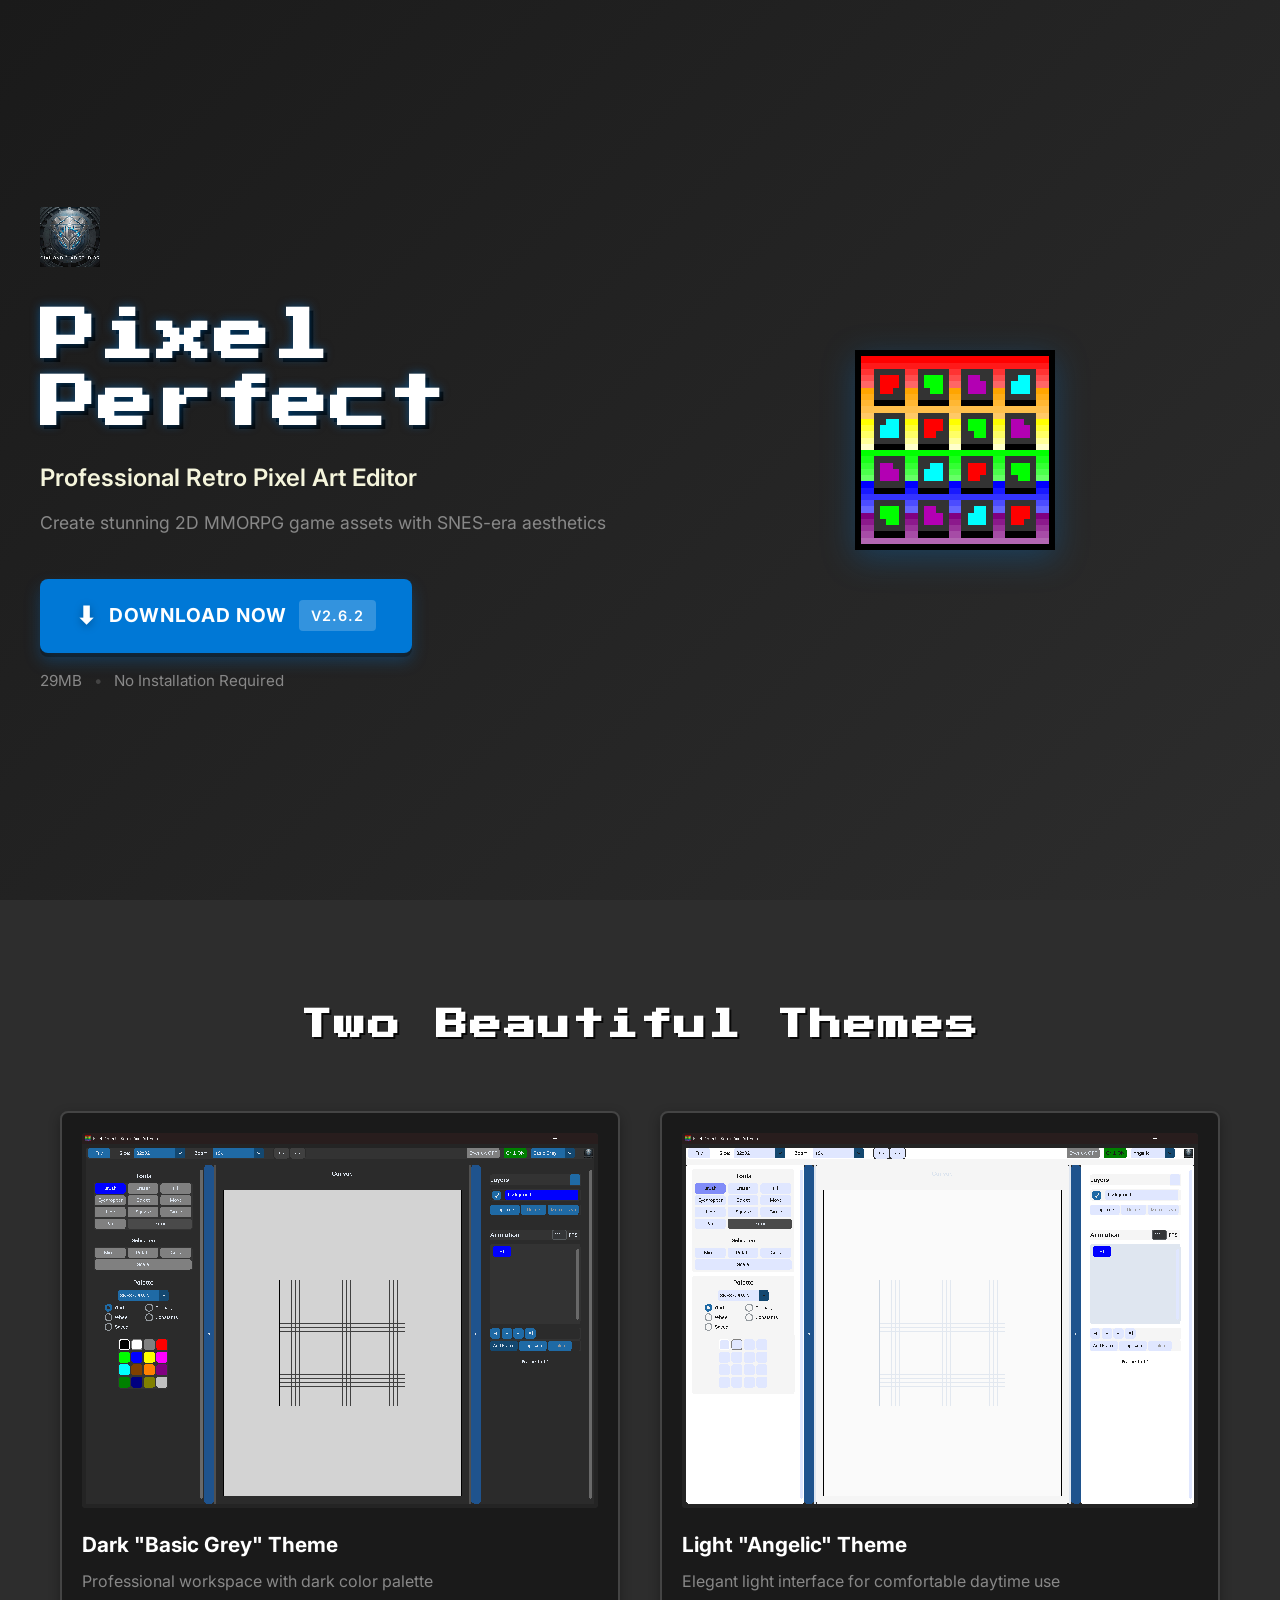
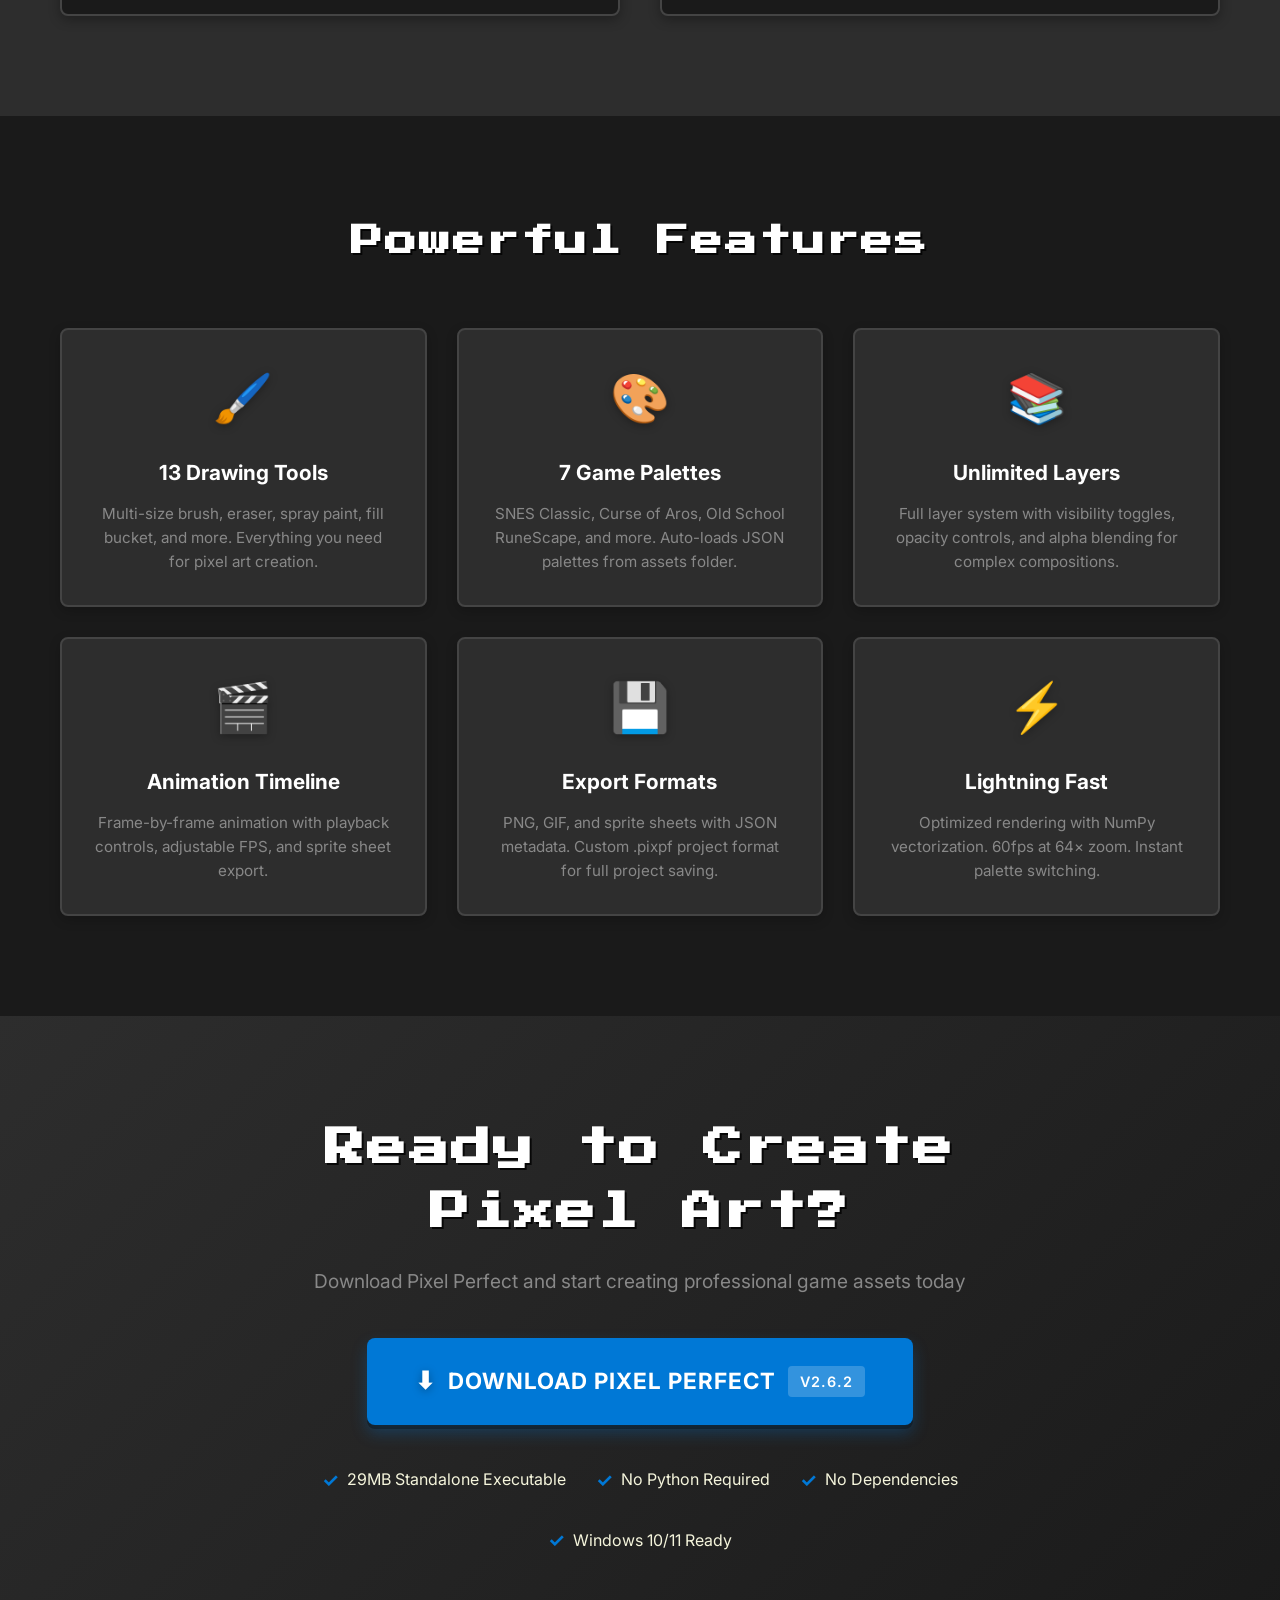
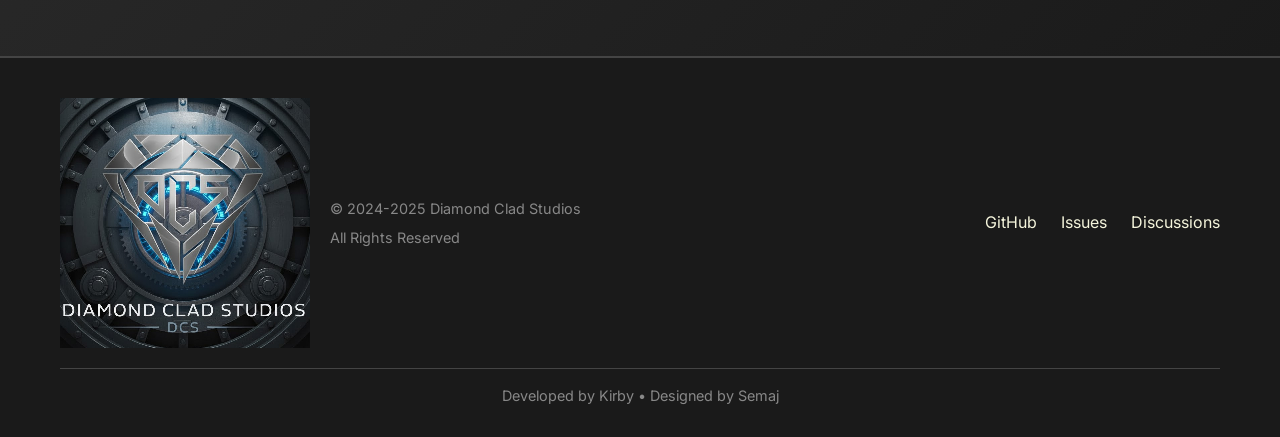
==== WEBPAGE/index.html @ 27696cd8 "feat: add WPF project structure and core components feat(tools): implement dither tool with checkerb" ====
<!DOCTYPE html>
<html lang="en">
<head>
    <meta charset="UTF-8">
    <meta name="viewport" content="width=device-width, initial-scale=1.0">
    <meta name="description" content="Pixel Perfect - Professional Retro Pixel Art Editor for creating 2D MMORPG game assets. Free download, no installation required.">
    <title>Pixel Perfect - Professional Retro Pixel Art Editor</title>
    <link rel="icon" type="image/png" href="assets/app_icon.png">
    <link rel="preconnect" href="https://fonts.googleapis.com">
    <link rel="preconnect" href="https://fonts.gstatic.com" crossorigin>
    <link href="https://fonts.googleapis.com/css2?family=Press+Start+2P&family=Inter:wght@400;600;700&display=swap" rel="stylesheet">
    <link rel="stylesheet" href="styles.css">
</head>
<body>
    <!-- Hero Section -->
    <section class="hero">
        <div class="hero-container">
            <div class="hero-content">
                <div class="logo-section">
                    <img src="assets/dcs.png" alt="Diamond Clad Studios" class="dcs-logo">
                </div>
                <h1 class="hero-title">Pixel Perfect</h1>
                <p class="hero-tagline">Professional Retro Pixel Art Editor</p>
                <p class="hero-subtitle">Create stunning 2D MMORPG game assets with SNES-era aesthetics</p>
                
                <div class="download-section">
                    <a href="https://github.com/AfyKirby1/Pixel-Perfect/releases" class="download-btn" target="_blank" rel="noopener noreferrer">
                        <span class="download-icon">⬇</span>
                        <span class="download-text">Download Now</span>
                        <span class="download-badge">v2.6.2</span>
                    </a>
                    <div class="download-info">
                        <span class="file-size">29MB</span>
                        <span class="separator">•</span>
                        <span class="no-install">No Installation Required</span>
                    </div>
                </div>
            </div>
            <div class="hero-image">
                <img src="assets/app_icon.png" alt="Pixel Perfect Icon" class="app-icon">
            </div>
        </div>
    </section>

    <!-- Screenshots Section -->
    <section class="screenshots">
        <div class="container">
            <h2 class="section-title">Two Beautiful Themes</h2>
            <div class="screenshots-grid">
                <div class="screenshot-card">
                    <div class="screenshot-wrapper">
                        <img src="assets/header.png" alt="Pixel Perfect - Dark Theme" class="screenshot-img">
                    </div>
                    <h3 class="screenshot-title">Dark "Basic Grey" Theme</h3>
                    <p class="screenshot-desc">Professional workspace with dark color palette</p>
                </div>
                <div class="screenshot-card">
                    <div class="screenshot-wrapper">
                        <img src="assets/header_light.png" alt="Pixel Perfect - Light Theme" class="screenshot-img">
                    </div>
                    <h3 class="screenshot-title">Light "Angelic" Theme</h3>
                    <p class="screenshot-desc">Elegant light interface for comfortable daytime use</p>
                </div>
            </div>
        </div>
    </section>

    <!-- Features Section -->
    <section class="features">
        <div class="container">
            <h2 class="section-title">Powerful Features</h2>
            <div class="features-grid">
                <div class="feature-card">
                    <div class="feature-icon">🖌️</div>
                    <h3 class="feature-title">13 Drawing Tools</h3>
                    <p class="feature-desc">Multi-size brush, eraser, spray paint, fill bucket, and more. Everything you need for pixel art creation.</p>
                </div>
                <div class="feature-card">
                    <div class="feature-icon">🎨</div>
                    <h3 class="feature-title">7 Game Palettes</h3>
                    <p class="feature-desc">SNES Classic, Curse of Aros, Old School RuneScape, and more. Auto-loads JSON palettes from assets folder.</p>
                </div>
                <div class="feature-card">
                    <div class="feature-icon">📚</div>
                    <h3 class="feature-title">Unlimited Layers</h3>
                    <p class="feature-desc">Full layer system with visibility toggles, opacity controls, and alpha blending for complex compositions.</p>
                </div>
                <div class="feature-card">
                    <div class="feature-icon">🎬</div>
                    <h3 class="feature-title">Animation Timeline</h3>
                    <p class="feature-desc">Frame-by-frame animation with playback controls, adjustable FPS, and sprite sheet export.</p>
                </div>
                <div class="feature-card">
                    <div class="feature-icon">💾</div>
                    <h3 class="feature-title">Export Formats</h3>
                    <p class="feature-desc">PNG, GIF, and sprite sheets with JSON metadata. Custom .pixpf project format for full project saving.</p>
                </div>
                <div class="feature-card">
                    <div class="feature-icon">⚡</div>
                    <h3 class="feature-title">Lightning Fast</h3>
                    <p class="feature-desc">Optimized rendering with NumPy vectorization. 60fps at 64× zoom. Instant palette switching.</p>
                </div>
            </div>
        </div>
    </section>

    <!-- Download CTA Section -->
    <section class="download-cta">
        <div class="container">
            <div class="cta-content">
                <h2 class="cta-title">Ready to Create Pixel Art?</h2>
                <p class="cta-subtitle">Download Pixel Perfect and start creating professional game assets today</p>
                <a href="https://github.com/AfyKirby1/Pixel-Perfect/releases" class="download-btn large" target="_blank" rel="noopener noreferrer">
                    <span class="download-icon">⬇</span>
                    <span class="download-text">Download Pixel Perfect</span>
                    <span class="download-badge">v2.6.2</span>
                </a>
                <div class="cta-features">
                    <div class="cta-feature">
                        <span class="check-icon">✓</span>
                        <span>29MB Standalone Executable</span>
                    </div>
                    <div class="cta-feature">
                        <span class="check-icon">✓</span>
                        <span>No Python Required</span>
                    </div>
                    <div class="cta-feature">
                        <span class="check-icon">✓</span>
                        <span>No Dependencies</span>
                    </div>
                    <div class="cta-feature">
                        <span class="check-icon">✓</span>
                        <span>Windows 10/11 Ready</span>
                    </div>
                </div>
            </div>
        </div>
    </section>

    <!-- Footer -->
    <footer class="footer">
        <div class="container">
            <div class="footer-content">
                <div class="footer-brand">
                    <img src="assets/dcs.png" alt="Diamond Clad Studios" class="footer-logo">
                    <div class="footer-text-wrapper">
                        <p class="footer-text">© 2024-2025 Diamond Clad Studios</p>
                        <p class="footer-text">All Rights Reserved</p>
                    </div>
                </div>
                <div class="footer-links">
                    <a href="https://github.com/AfyKirby1/Pixel-Perfect" class="footer-link" target="_blank" rel="noopener noreferrer">GitHub</a>
                    <a href="https://github.com/AfyKirby1/Pixel-Perfect/issues" class="footer-link" target="_blank" rel="noopener noreferrer">Issues</a>
                    <a href="https://github.com/AfyKirby1/Pixel-Perfect/discussions" class="footer-link" target="_blank" rel="noopener noreferrer">Discussions</a>
                </div>
            </div>
            <div class="footer-credits">
                <p>Developed by Kirby • Designed by Semaj</p>
            </div>
        </div>
    </footer>

    <script src="script.js"></script>
</body>
</html>
---- WEBPAGE/styles.css ----
/* Reset and Base Styles */
* {
    margin: 0;
    padding: 0;
    box-sizing: border-box;
}

:root {
    --bg-primary: #1a1a1a;
    --bg-secondary: #2d2d2d;
    --accent-blue: #0078D6;
    --accent-blue-hover: #005a9e;
    --text-primary: #ffffff;
    --text-secondary: #f5f5dc;
    --text-muted: #888888;
    --border-color: #444444;
    --pixel-size: 4px;
}

body {
    font-family: 'Inter', -apple-system, BlinkMacSystemFont, 'Segoe UI', sans-serif;
    background-color: var(--bg-primary);
    color: var(--text-primary);
    line-height: 1.6;
    overflow-x: hidden;
}

/* Pixel Art Background Pattern */
body::before {
    content: '';
    position: fixed;
    top: 0;
    left: 0;
    width: 100%;
    height: 100%;
    background-image: 
        linear-gradient(rgba(0, 120, 214, 0.03) 1px, transparent 1px),
        linear-gradient(90deg, rgba(0, 120, 214, 0.03) 1px, transparent 1px);
    background-size: 20px 20px;
    pointer-events: none;
    z-index: 0;
}

.container {
    max-width: 1200px;
    margin: 0 auto;
    padding: 0 20px;
    position: relative;
    z-index: 1;
}

/* Hero Section */
.hero {
    min-height: 100vh;
    display: flex;
    align-items: center;
    justify-content: center;
    padding: 80px 20px;
    position: relative;
    background: linear-gradient(135deg, var(--bg-primary) 0%, var(--bg-secondary) 100%);
}

.hero-container {
    max-width: 1200px;
    width: 100%;
    display: grid;
    grid-template-columns: 1fr 1fr;
    gap: 60px;
    align-items: center;
}

.hero-content {
    text-align: left;
}

.logo-section {
    margin-bottom: 30px;
}

.dcs-logo {
    height: 60px;
    width: auto;
    image-rendering: pixelated;
    image-rendering: -moz-crisp-edges;
    image-rendering: crisp-edges;
}

.hero-title {
    font-family: 'Press Start 2P', monospace;
    font-size: 3.5rem;
    color: var(--text-primary);
    margin-bottom: 20px;
    text-shadow: 
        0 0 10px rgba(0, 120, 214, 0.5),
        4px 4px 0px rgba(0, 0, 0, 0.8);
    line-height: 1.2;
    letter-spacing: 2px;
}

.hero-tagline {
    font-size: 1.5rem;
    color: var(--text-secondary);
    margin-bottom: 10px;
    font-weight: 600;
}

.hero-subtitle {
    font-size: 1.1rem;
    color: var(--text-muted);
    margin-bottom: 40px;
    line-height: 1.8;
}

.download-section {
    margin-top: 40px;
}

.download-btn {
    display: inline-flex;
    align-items: center;
    gap: 12px;
    padding: 18px 36px;
    background: var(--accent-blue);
    color: var(--text-primary);
    text-decoration: none;
    font-size: 1.2rem;
    font-weight: 700;
    border: none;
    border-radius: 8px;
    cursor: pointer;
    transition: all 0.3s ease;
    position: relative;
    box-shadow: 
        0 4px 0 rgba(0, 0, 0, 0.3),
        0 8px 16px rgba(0, 120, 214, 0.3);
    text-transform: uppercase;
    letter-spacing: 1px;
}

.download-btn:hover {
    background: var(--accent-blue-hover);
    transform: translateY(-2px);
    box-shadow: 
        0 6px 0 rgba(0, 0, 0, 0.3),
        0 12px 24px rgba(0, 120, 214, 0.4);
}

.download-btn:active {
    transform: translateY(0);
    box-shadow: 
        0 2px 0 rgba(0, 0, 0, 0.3),
        0 4px 8px rgba(0, 120, 214, 0.3);
}

.download-btn.large {
    padding: 24px 48px;
    font-size: 1.4rem;
}

.download-icon {
    font-size: 1.5rem;
    filter: drop-shadow(0 2px 4px rgba(0, 0, 0, 0.3));
}

.download-badge {
    background: rgba(255, 255, 255, 0.2);
    padding: 4px 12px;
    border-radius: 4px;
    font-size: 0.9rem;
    font-weight: 600;
    margin-left: auto;
}

.download-info {
    display: flex;
    align-items: center;
    gap: 12px;
    margin-top: 16px;
    color: var(--text-muted);
    font-size: 0.95rem;
}

.separator {
    color: var(--border-color);
}

.hero-image {
    display: flex;
    justify-content: center;
    align-items: center;
}

.app-icon {
    width: 200px;
    height: 200px;
    image-rendering: pixelated;
    image-rendering: -moz-crisp-edges;
    image-rendering: crisp-edges;
    filter: drop-shadow(0 8px 16px rgba(0, 120, 214, 0.3));
    animation: float 3s ease-in-out infinite;
}

@keyframes float {
    0%, 100% {
        transform: translateY(0);
    }
    50% {
        transform: translateY(-10px);
    }
}

/* Screenshots Section */
.screenshots {
    padding: 100px 20px;
    background: var(--bg-secondary);
    position: relative;
    z-index: 1;
}

.section-title {
    font-family: 'Press Start 2P', monospace;
    font-size: 2rem;
    text-align: center;
    margin-bottom: 60px;
    color: var(--text-primary);
    text-shadow: 2px 2px 0px rgba(0, 0, 0, 0.8);
    letter-spacing: 2px;
}

.screenshots-grid {
    display: grid;
    grid-template-columns: repeat(auto-fit, minmax(500px, 1fr));
    gap: 40px;
    margin-top: 60px;
}

.screenshot-card {
    background: var(--bg-primary);
    border: 2px solid var(--border-color);
    border-radius: 8px;
    padding: 20px;
    transition: all 0.3s ease;
    box-shadow: 0 4px 12px rgba(0, 0, 0, 0.3);
}

.screenshot-card:hover {
    transform: translateY(-5px);
    box-shadow: 0 8px 24px rgba(0, 120, 214, 0.2);
    border-color: var(--accent-blue);
}

.screenshot-wrapper {
    overflow: hidden;
    border-radius: 4px;
    margin-bottom: 20px;
    background: var(--bg-secondary);
    display: flex;
    align-items: center;
    justify-content: center;
}

.screenshot-img {
    width: 100%;
    height: auto;
    display: block;
    transition: transform 0.3s ease;
    image-rendering: pixelated;
    image-rendering: -moz-crisp-edges;
    image-rendering: crisp-edges;
    object-fit: contain;
    aspect-ratio: auto;
}

.screenshot-card:hover .screenshot-img {
    transform: scale(1.05);
}

.screenshot-title {
    font-size: 1.3rem;
    font-weight: 700;
    margin-bottom: 8px;
    color: var(--text-primary);
}

.screenshot-desc {
    color: var(--text-muted);
    font-size: 1rem;
}

/* Features Section */
.features {
    padding: 100px 20px;
    background: var(--bg-primary);
    position: relative;
    z-index: 1;
}

.features-grid {
    display: grid;
    grid-template-columns: repeat(auto-fit, minmax(300px, 1fr));
    gap: 30px;
    margin-top: 60px;
}

.feature-card {
    background: var(--bg-secondary);
    border: 2px solid var(--border-color);
    border-radius: 8px;
    padding: 30px;
    text-align: center;
    transition: all 0.3s ease;
    box-shadow: 0 4px 12px rgba(0, 0, 0, 0.2);
}

.feature-card:hover {
    transform: translateY(-5px);
    border-color: var(--accent-blue);
    box-shadow: 0 8px 24px rgba(0, 120, 214, 0.2);
}

.feature-icon {
    font-size: 3rem;
    margin-bottom: 20px;
    display: block;
    filter: drop-shadow(0 2px 4px rgba(0, 0, 0, 0.3));
}

.feature-title {
    font-size: 1.3rem;
    font-weight: 700;
    margin-bottom: 12px;
    color: var(--text-primary);
}

.feature-desc {
    color: var(--text-muted);
    line-height: 1.6;
    font-size: 0.95rem;
}

/* Download CTA Section */
.download-cta {
    padding: 100px 20px;
    background: linear-gradient(135deg, var(--bg-secondary) 0%, var(--bg-primary) 100%);
    text-align: center;
    position: relative;
    z-index: 1;
}

.cta-content {
    max-width: 800px;
    margin: 0 auto;
}

.cta-title {
    font-family: 'Press Start 2P', monospace;
    font-size: 2.5rem;
    margin-bottom: 20px;
    color: var(--text-primary);
    text-shadow: 2px 2px 0px rgba(0, 0, 0, 0.8);
    letter-spacing: 2px;
}

.cta-subtitle {
    font-size: 1.2rem;
    color: var(--text-muted);
    margin-bottom: 40px;
    line-height: 1.8;
}

.cta-features {
    display: flex;
    flex-wrap: wrap;
    justify-content: center;
    gap: 30px;
    margin-top: 40px;
}

.cta-feature {
    display: flex;
    align-items: center;
    gap: 8px;
    color: var(--text-secondary);
    font-size: 1rem;
}

.check-icon {
    color: var(--accent-blue);
    font-weight: 700;
    font-size: 1.2rem;
}

/* Footer */
.footer {
    padding: 40px 20px 30px;
    background: var(--bg-primary);
    border-top: 2px solid var(--border-color);
    position: relative;
    z-index: 1;
}

.footer-content {
    display: flex;
    justify-content: space-between;
    align-items: center;
    flex-wrap: wrap;
    gap: 40px;
    margin-bottom: 20px;
}

.footer-brand {
    display: flex;
    flex-direction: row;
    align-items: center;
    gap: 20px;
}

.footer-text-wrapper {
    display: flex;
    flex-direction: column;
    gap: 5px;
}

.footer-logo {
    height: auto;
    max-height: 250px;
    width: auto;
    image-rendering: pixelated;
    image-rendering: -moz-crisp-edges;
    image-rendering: crisp-edges;
    object-fit: contain;
    flex-shrink: 0;
    margin: 0;
}

.footer-text {
    color: var(--text-muted);
    font-size: 0.9rem;
    margin: 0;
}

.footer-links {
    display: flex;
    gap: 24px;
    flex-wrap: wrap;
}

.footer-link {
    color: var(--text-secondary);
    text-decoration: none;
    font-size: 1rem;
    transition: color 0.3s ease;
}

.footer-link:hover {
    color: var(--accent-blue);
}

.footer-credits {
    text-align: center;
    padding-top: 15px;
    margin-top: 15px;
    border-top: 1px solid var(--border-color);
    color: var(--text-muted);
    font-size: 0.9rem;
    margin-bottom: 0;
}

/* Responsive Design */
@media (max-width: 968px) {
    .hero-container {
        grid-template-columns: 1fr;
        text-align: center;
    }

    .hero-content {
        text-align: center;
    }

    .hero-title {
        font-size: 2.5rem;
    }

    .screenshots-grid {
        grid-template-columns: 1fr;
    }

    .features-grid {
        grid-template-columns: repeat(auto-fit, minmax(250px, 1fr));
    }

    .cta-title {
        font-size: 2rem;
    }

    .footer-content {
        flex-direction: column;
        text-align: center;
    }
}

@media (max-width: 640px) {
    .hero-title {
        font-size: 1.8rem;
    }

    .hero-tagline {
        font-size: 1.2rem;
    }

    .section-title {
        font-size: 1.5rem;
    }

    .download-btn {
        padding: 14px 28px;
        font-size: 1rem;
    }

    .download-btn.large {
        padding: 18px 36px;
        font-size: 1.2rem;
    }

    .cta-features {
        flex-direction: column;
        gap: 15px;
    }
}

/* Pixel Art Effects */
.pixel-border {
    border: 2px solid var(--border-color);
    box-shadow: 
        inset 0 0 0 1px rgba(255, 255, 255, 0.1),
        0 0 0 2px rgba(0, 0, 0, 0.3);
}

/* Smooth Scroll */
html {
    scroll-behavior: smooth;
}

/* Selection */
::selection {
    background: var(--accent-blue);
    color: var(--text-primary);
}
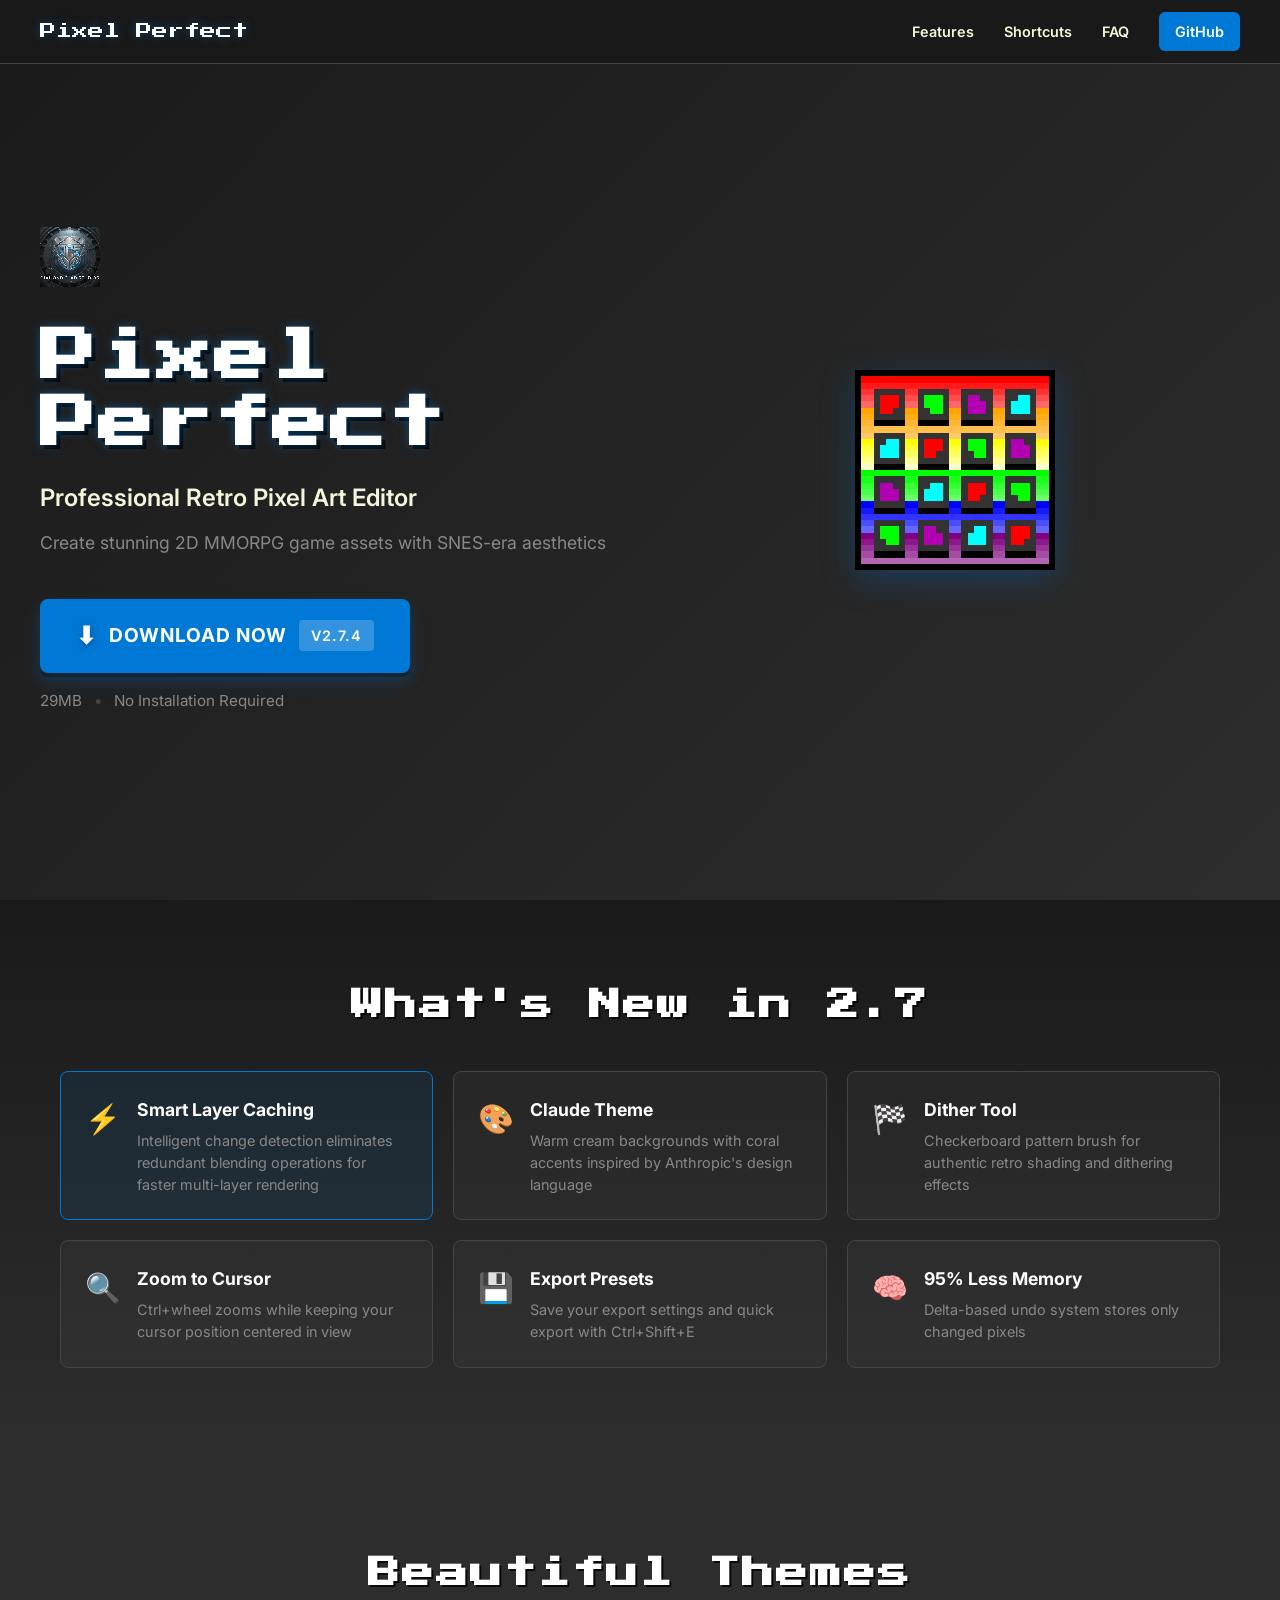
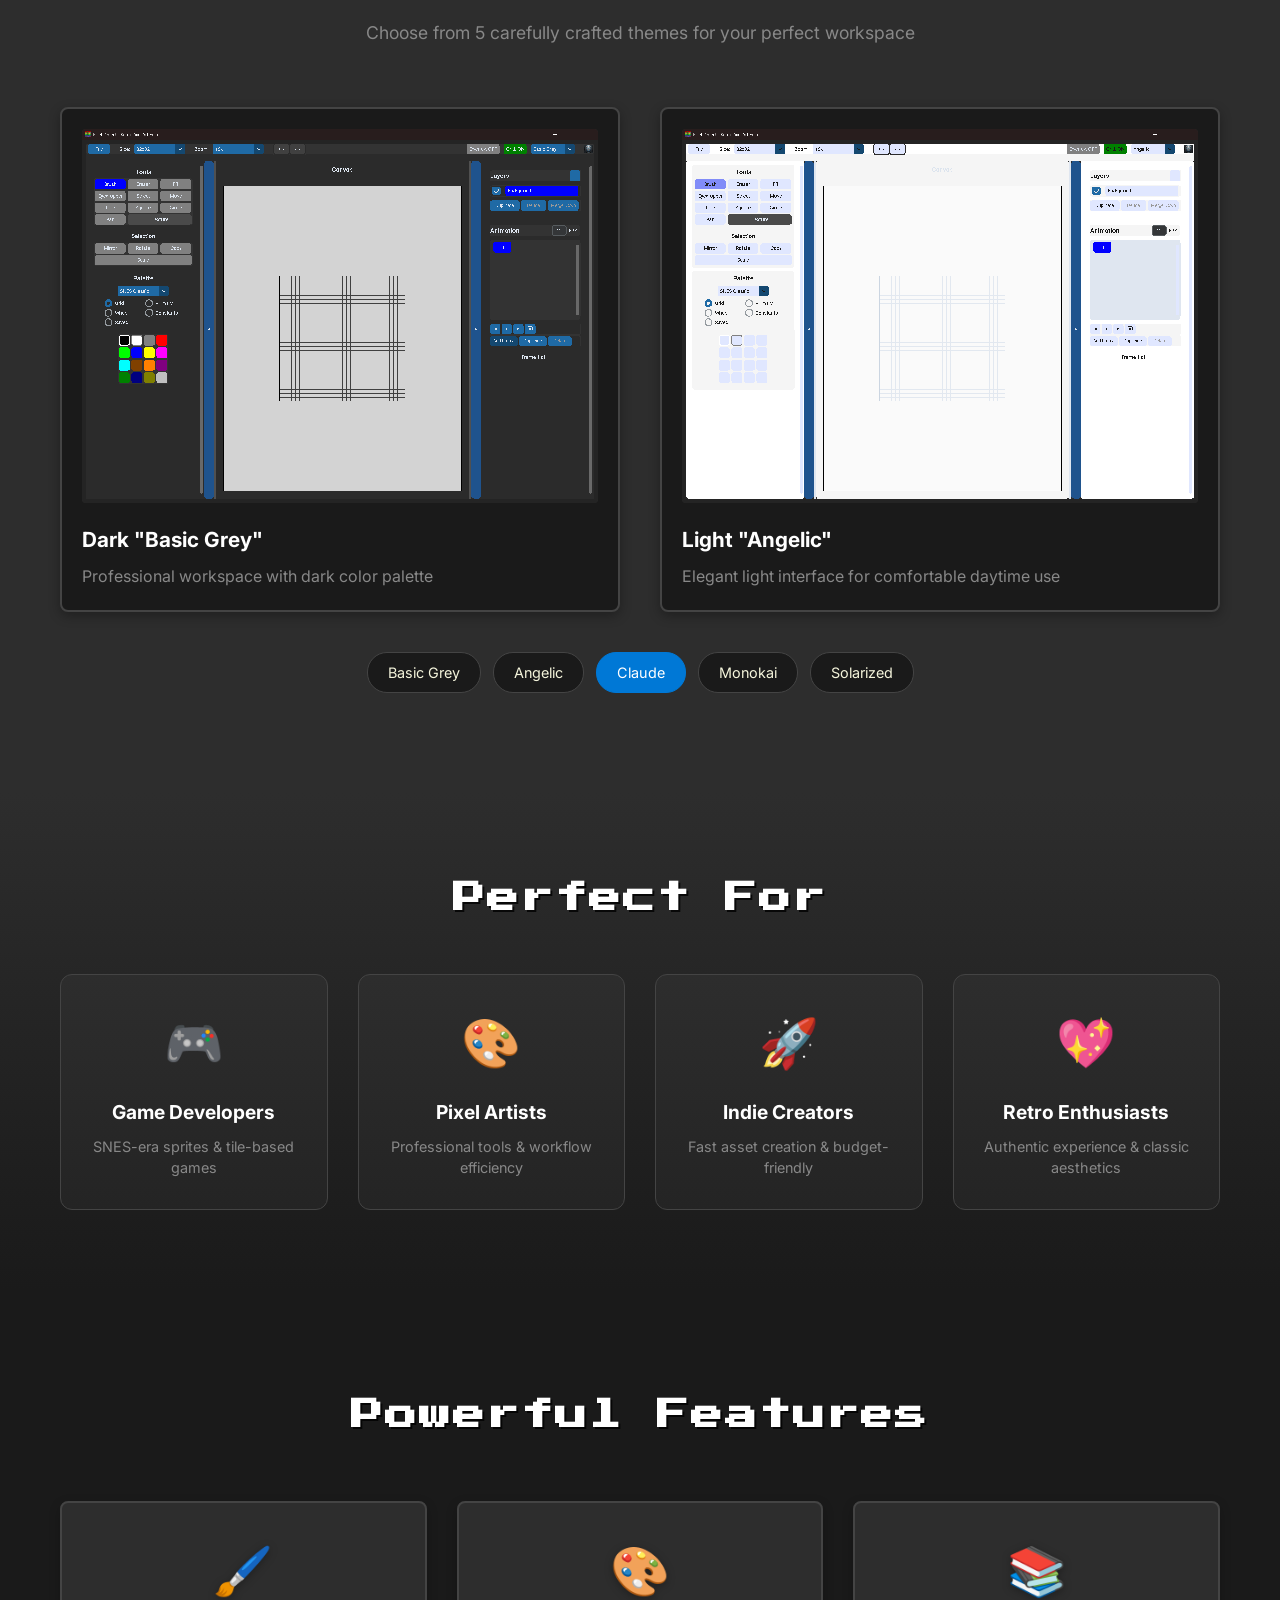
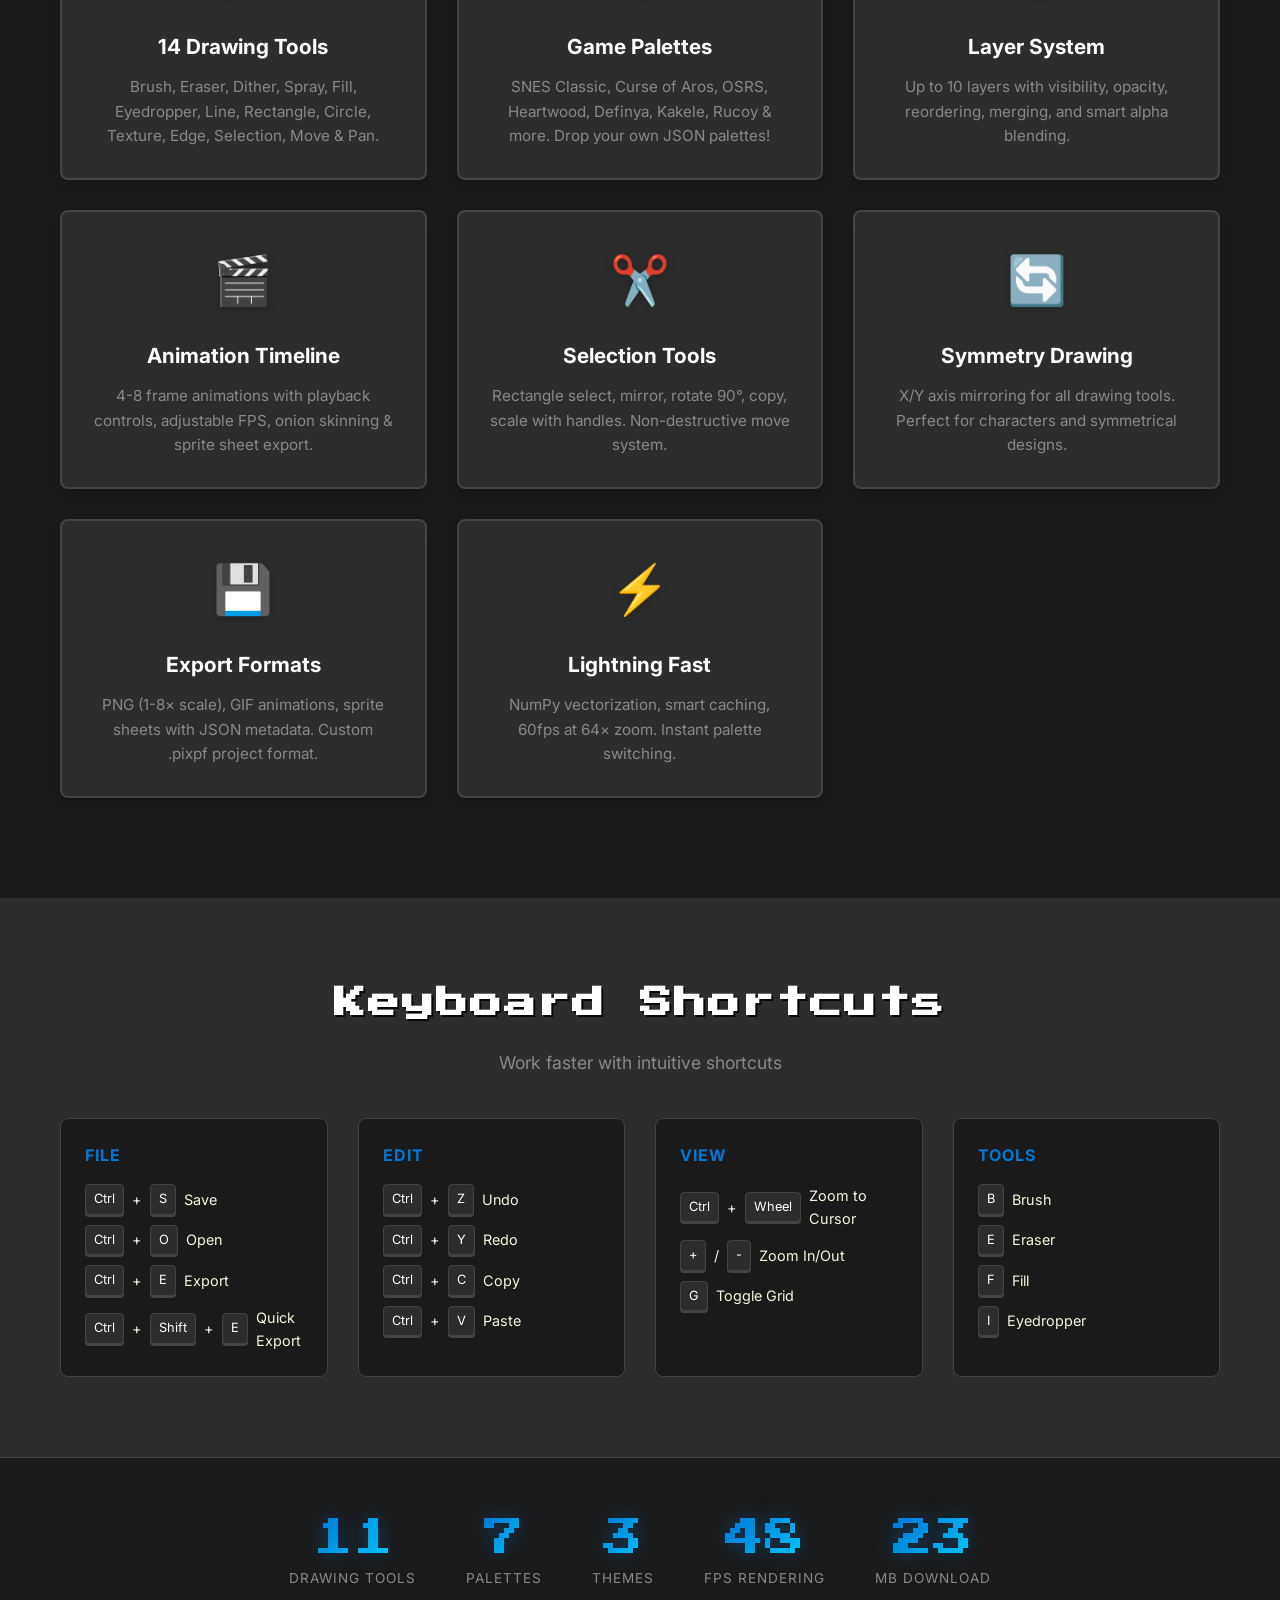
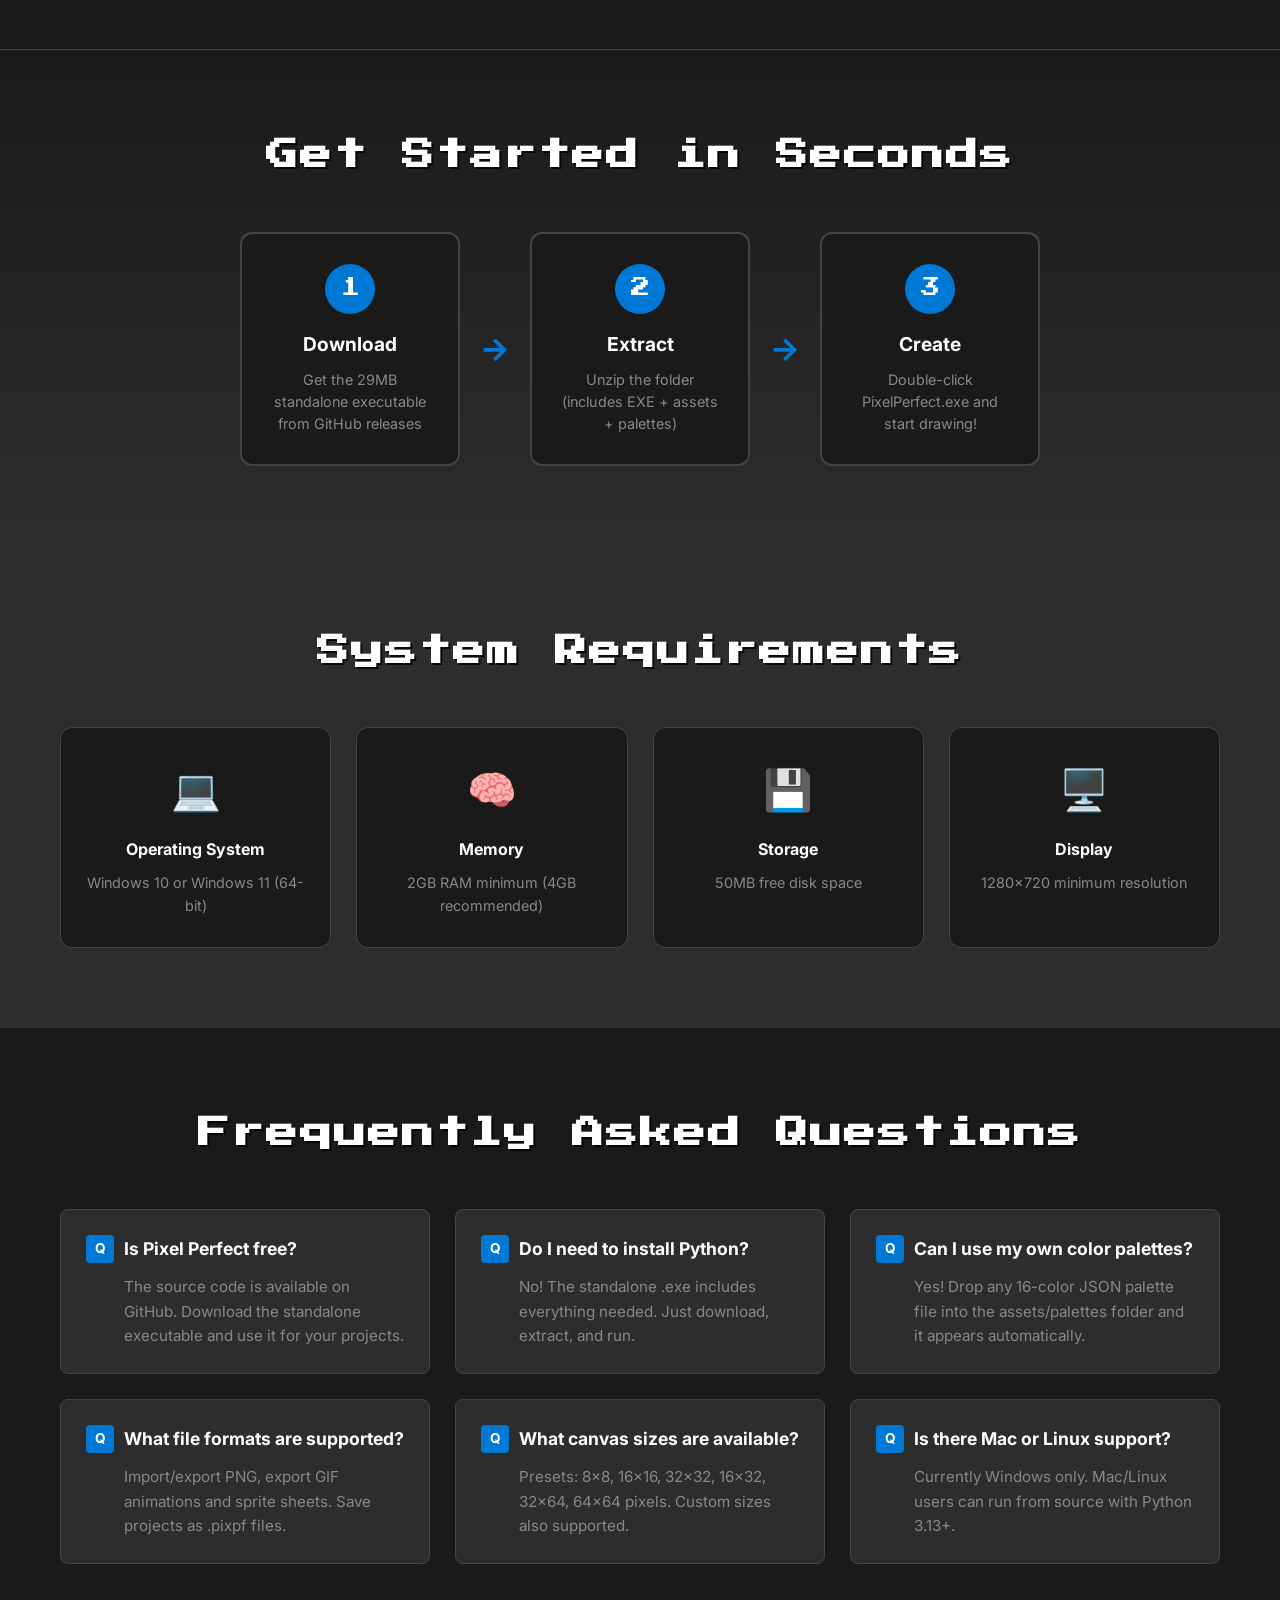
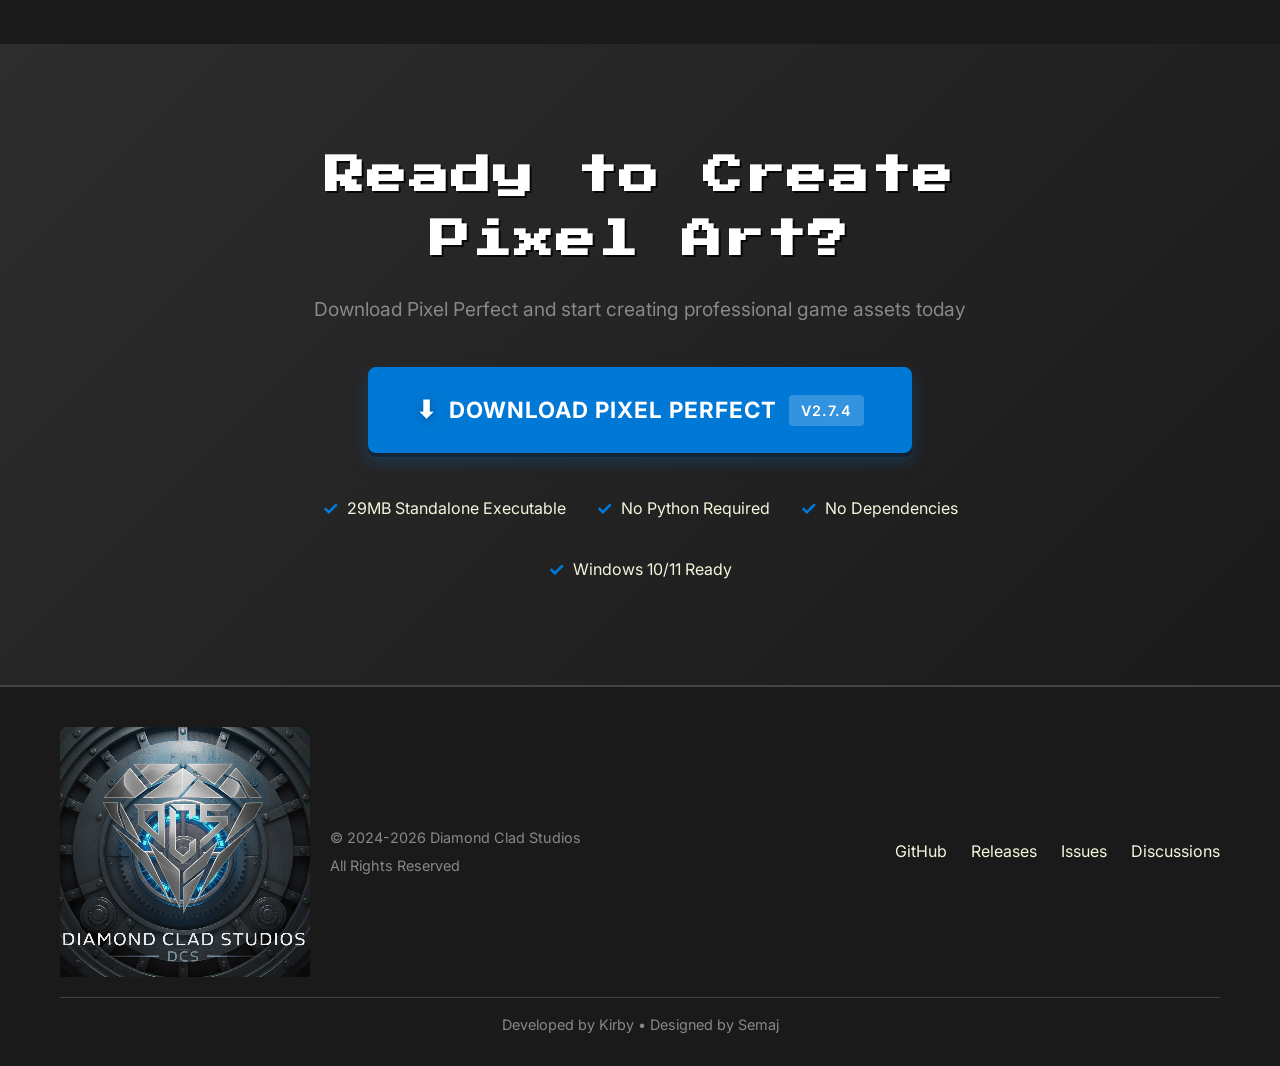
==== commit b8a013cb: "chore: remove outdated audit script and results files - Deleted `audit_codebase.ps1` script and `aud" ====
--- a/WEBPAGE/index.html
+++ b/WEBPAGE/index.html
@@ -12,6 +12,19 @@
     <link rel="stylesheet" href="styles.css">
 </head>
 <body>
+    <!-- Navigation -->
+    <nav class="navbar">
+        <div class="nav-container">
+            <a href="#" class="nav-logo">Pixel Perfect</a>
+            <div class="nav-links">
+                <a href="#features">Features</a>
+                <a href="#shortcuts">Shortcuts</a>
+                <a href="#faq">FAQ</a>
+                <a href="https://github.com/AfyKirby1/Pixel-Perfect" class="nav-github" target="_blank" rel="noopener noreferrer">GitHub</a>
+            </div>
+        </div>
+    </nav>
+
     <!-- Hero Section -->
     <section class="hero">
         <div class="hero-container">
@@ -27,7 +40,7 @@
                     <a href="https://github.com/AfyKirby1/Pixel-Perfect/releases" class="download-btn" target="_blank" rel="noopener noreferrer">
                         <span class="download-icon">⬇</span>
                         <span class="download-text">Download Now</span>
-                        <span class="download-badge">v2.6.2</span>
+                        <span class="download-badge">v2.7.4</span>
                     </a>
                     <div class="download-info">
                         <span class="file-size">29MB</span>
@@ -42,63 +55,314 @@
         </div>
     </section>
 
+    <!-- What's New Section -->
+    <section class="whats-new">
+        <div class="container">
+            <h2 class="section-title">What's New in 2.7</h2>
+            <div class="updates-grid">
+                <div class="update-card highlight">
+                    <div class="update-icon">⚡</div>
+                    <div class="update-content">
+                        <h3>Smart Layer Caching</h3>
+                        <p>Intelligent change detection eliminates redundant blending operations for faster multi-layer rendering</p>
+                    </div>
+                </div>
+                <div class="update-card">
+                    <div class="update-icon">🎨</div>
+                    <div class="update-content">
+                        <h3>Claude Theme</h3>
+                        <p>Warm cream backgrounds with coral accents inspired by Anthropic's design language</p>
+                    </div>
+                </div>
+                <div class="update-card">
+                    <div class="update-icon">🏁</div>
+                    <div class="update-content">
+                        <h3>Dither Tool</h3>
+                        <p>Checkerboard pattern brush for authentic retro shading and dithering effects</p>
+                    </div>
+                </div>
+                <div class="update-card">
+                    <div class="update-icon">🔍</div>
+                    <div class="update-content">
+                        <h3>Zoom to Cursor</h3>
+                        <p>Ctrl+wheel zooms while keeping your cursor position centered in view</p>
+                    </div>
+                </div>
+                <div class="update-card">
+                    <div class="update-icon">💾</div>
+                    <div class="update-content">
+                        <h3>Export Presets</h3>
+                        <p>Save your export settings and quick export with Ctrl+Shift+E</p>
+                    </div>
+                </div>
+                <div class="update-card">
+                    <div class="update-icon">🧠</div>
+                    <div class="update-content">
+                        <h3>95% Less Memory</h3>
+                        <p>Delta-based undo system stores only changed pixels</p>
+                    </div>
+                </div>
+            </div>
+        </div>
+    </section>
+
     <!-- Screenshots Section -->
     <section class="screenshots">
         <div class="container">
-            <h2 class="section-title">Two Beautiful Themes</h2>
+            <h2 class="section-title">Beautiful Themes</h2>
+            <p class="section-subtitle">Choose from 5 carefully crafted themes for your perfect workspace</p>
             <div class="screenshots-grid">
                 <div class="screenshot-card">
                     <div class="screenshot-wrapper">
                         <img src="assets/header.png" alt="Pixel Perfect - Dark Theme" class="screenshot-img">
                     </div>
-                    <h3 class="screenshot-title">Dark "Basic Grey" Theme</h3>
+                    <h3 class="screenshot-title">Dark "Basic Grey"</h3>
                     <p class="screenshot-desc">Professional workspace with dark color palette</p>
                 </div>
                 <div class="screenshot-card">
                     <div class="screenshot-wrapper">
                         <img src="assets/header_light.png" alt="Pixel Perfect - Light Theme" class="screenshot-img">
                     </div>
-                    <h3 class="screenshot-title">Light "Angelic" Theme</h3>
+                    <h3 class="screenshot-title">Light "Angelic"</h3>
                     <p class="screenshot-desc">Elegant light interface for comfortable daytime use</p>
                 </div>
             </div>
+            <div class="themes-list">
+                <span class="theme-tag">Basic Grey</span>
+                <span class="theme-tag">Angelic</span>
+                <span class="theme-tag highlight">Claude</span>
+                <span class="theme-tag">Monokai</span>
+                <span class="theme-tag">Solarized</span>
+            </div>
+        </div>
+    </section>
+
+    <!-- Perfect For Section -->
+    <section class="perfect-for">
+        <div class="container">
+            <h2 class="section-title">Perfect For</h2>
+            <div class="audience-grid">
+                <div class="audience-card">
+                    <div class="audience-icon">🎮</div>
+                    <h3>Game Developers</h3>
+                    <p>SNES-era sprites & tile-based games</p>
+                </div>
+                <div class="audience-card">
+                    <div class="audience-icon">🎨</div>
+                    <h3>Pixel Artists</h3>
+                    <p>Professional tools & workflow efficiency</p>
+                </div>
+                <div class="audience-card">
+                    <div class="audience-icon">🚀</div>
+                    <h3>Indie Creators</h3>
+                    <p>Fast asset creation & budget-friendly</p>
+                </div>
+                <div class="audience-card">
+                    <div class="audience-icon">💖</div>
+                    <h3>Retro Enthusiasts</h3>
+                    <p>Authentic experience & classic aesthetics</p>
+                </div>
+            </div>
         </div>
     </section>
 
     <!-- Features Section -->
-    <section class="features">
+    <section class="features" id="features">
         <div class="container">
             <h2 class="section-title">Powerful Features</h2>
             <div class="features-grid">
                 <div class="feature-card">
                     <div class="feature-icon">🖌️</div>
-                    <h3 class="feature-title">13 Drawing Tools</h3>
-                    <p class="feature-desc">Multi-size brush, eraser, spray paint, fill bucket, and more. Everything you need for pixel art creation.</p>
+                    <h3 class="feature-title">14 Drawing Tools</h3>
+                    <p class="feature-desc">Brush, Eraser, Dither, Spray, Fill, Eyedropper, Line, Rectangle, Circle, Texture, Edge, Selection, Move & Pan.</p>
                 </div>
                 <div class="feature-card">
                     <div class="feature-icon">🎨</div>
-                    <h3 class="feature-title">7 Game Palettes</h3>
-                    <p class="feature-desc">SNES Classic, Curse of Aros, Old School RuneScape, and more. Auto-loads JSON palettes from assets folder.</p>
+                    <h3 class="feature-title">Game Palettes</h3>
+                    <p class="feature-desc">SNES Classic, Curse of Aros, OSRS, Heartwood, Definya, Kakele, Rucoy & more. Drop your own JSON palettes!</p>
                 </div>
                 <div class="feature-card">
                     <div class="feature-icon">📚</div>
-                    <h3 class="feature-title">Unlimited Layers</h3>
-                    <p class="feature-desc">Full layer system with visibility toggles, opacity controls, and alpha blending for complex compositions.</p>
+                    <h3 class="feature-title">Layer System</h3>
+                    <p class="feature-desc">Up to 10 layers with visibility, opacity, reordering, merging, and smart alpha blending.</p>
                 </div>
                 <div class="feature-card">
                     <div class="feature-icon">🎬</div>
                     <h3 class="feature-title">Animation Timeline</h3>
-                    <p class="feature-desc">Frame-by-frame animation with playback controls, adjustable FPS, and sprite sheet export.</p>
+                    <p class="feature-desc">4-8 frame animations with playback controls, adjustable FPS, onion skinning & sprite sheet export.</p>
+                </div>
+                <div class="feature-card">
+                    <div class="feature-icon">✂️</div>
+                    <h3 class="feature-title">Selection Tools</h3>
+                    <p class="feature-desc">Rectangle select, mirror, rotate 90°, copy, scale with handles. Non-destructive move system.</p>
+                </div>
+                <div class="feature-card">
+                    <div class="feature-icon">🔄</div>
+                    <h3 class="feature-title">Symmetry Drawing</h3>
+                    <p class="feature-desc">X/Y axis mirroring for all drawing tools. Perfect for characters and symmetrical designs.</p>
                 </div>
                 <div class="feature-card">
                     <div class="feature-icon">💾</div>
                     <h3 class="feature-title">Export Formats</h3>
-                    <p class="feature-desc">PNG, GIF, and sprite sheets with JSON metadata. Custom .pixpf project format for full project saving.</p>
+                    <p class="feature-desc">PNG (1-8× scale), GIF animations, sprite sheets with JSON metadata. Custom .pixpf project format.</p>
                 </div>
                 <div class="feature-card">
                     <div class="feature-icon">⚡</div>
                     <h3 class="feature-title">Lightning Fast</h3>
-                    <p class="feature-desc">Optimized rendering with NumPy vectorization. 60fps at 64× zoom. Instant palette switching.</p>
+                    <p class="feature-desc">NumPy vectorization, smart caching, 60fps at 64× zoom. Instant palette switching.</p>
+                </div>
+            </div>
+        </div>
+    </section>
+
+    <!-- Keyboard Shortcuts Section -->
+    <section class="shortcuts" id="shortcuts">
+        <div class="container">
+            <h2 class="section-title">Keyboard Shortcuts</h2>
+            <p class="section-subtitle">Work faster with intuitive shortcuts</p>
+            <div class="shortcuts-grid">
+                <div class="shortcut-group">
+                    <h3>File</h3>
+                    <div class="shortcut"><kbd>Ctrl</kbd>+<kbd>S</kbd> Save</div>
+                    <div class="shortcut"><kbd>Ctrl</kbd>+<kbd>O</kbd> Open</div>
+                    <div class="shortcut"><kbd>Ctrl</kbd>+<kbd>E</kbd> Export</div>
+                    <div class="shortcut"><kbd>Ctrl</kbd>+<kbd>Shift</kbd>+<kbd>E</kbd> Quick Export</div>
+                </div>
+                <div class="shortcut-group">
+                    <h3>Edit</h3>
+                    <div class="shortcut"><kbd>Ctrl</kbd>+<kbd>Z</kbd> Undo</div>
+                    <div class="shortcut"><kbd>Ctrl</kbd>+<kbd>Y</kbd> Redo</div>
+                    <div class="shortcut"><kbd>Ctrl</kbd>+<kbd>C</kbd> Copy</div>
+                    <div class="shortcut"><kbd>Ctrl</kbd>+<kbd>V</kbd> Paste</div>
+                </div>
+                <div class="shortcut-group">
+                    <h3>View</h3>
+                    <div class="shortcut"><kbd>Ctrl</kbd>+<kbd>Wheel</kbd> Zoom to Cursor</div>
+                    <div class="shortcut"><kbd>+</kbd>/<kbd>-</kbd> Zoom In/Out</div>
+                    <div class="shortcut"><kbd>G</kbd> Toggle Grid</div>
+                </div>
+                <div class="shortcut-group">
+                    <h3>Tools</h3>
+                    <div class="shortcut"><kbd>B</kbd> Brush</div>
+                    <div class="shortcut"><kbd>E</kbd> Eraser</div>
+                    <div class="shortcut"><kbd>F</kbd> Fill</div>
+                    <div class="shortcut"><kbd>I</kbd> Eyedropper</div>
+                </div>
+            </div>
+        </div>
+    </section>
+
+    <!-- Stats Section -->
+    <section class="stats">
+        <div class="container">
+            <div class="stats-grid">
+                <div class="stat-item">
+                    <span class="stat-number">14</span>
+                    <span class="stat-label">Drawing Tools</span>
+                </div>
+                <div class="stat-item">
+                    <span class="stat-number">10</span>
+                    <span class="stat-label">Palettes</span>
+                </div>
+                <div class="stat-item">
+                    <span class="stat-number">5</span>
+                    <span class="stat-label">Themes</span>
+                </div>
+                <div class="stat-item">
+                    <span class="stat-number">60</span>
+                    <span class="stat-label">FPS Rendering</span>
+                </div>
+                <div class="stat-item">
+                    <span class="stat-number">29</span>
+                    <span class="stat-label">MB Download</span>
+                </div>
+            </div>
+        </div>
+    </section>
+
+    <!-- Quick Start Section -->
+    <section class="quick-start">
+        <div class="container">
+            <h2 class="section-title">Get Started in Seconds</h2>
+            <div class="steps-grid">
+                <div class="step-card">
+                    <div class="step-number">1</div>
+                    <h3>Download</h3>
+                    <p>Get the 29MB standalone executable from GitHub releases</p>
+                </div>
+                <div class="step-arrow">→</div>
+                <div class="step-card">
+                    <div class="step-number">2</div>
+                    <h3>Extract</h3>
+                    <p>Unzip the folder (includes EXE + assets + palettes)</p>
+                </div>
+                <div class="step-arrow">→</div>
+                <div class="step-card">
+                    <div class="step-number">3</div>
+                    <h3>Create</h3>
+                    <p>Double-click PixelPerfect.exe and start drawing!</p>
+                </div>
+            </div>
+        </div>
+    </section>
+
+    <!-- System Requirements Section -->
+    <section class="requirements">
+        <div class="container">
+            <h2 class="section-title">System Requirements</h2>
+            <div class="requirements-grid">
+                <div class="requirement-card">
+                    <div class="requirement-icon">💻</div>
+                    <h3>Operating System</h3>
+                    <p>Windows 10 or Windows 11 (64-bit)</p>
+                </div>
+                <div class="requirement-card">
+                    <div class="requirement-icon">🧠</div>
+                    <h3>Memory</h3>
+                    <p>2GB RAM minimum (4GB recommended)</p>
+                </div>
+                <div class="requirement-card">
+                    <div class="requirement-icon">💾</div>
+                    <h3>Storage</h3>
+                    <p>50MB free disk space</p>
+                </div>
+                <div class="requirement-card">
+                    <div class="requirement-icon">🖥️</div>
+                    <h3>Display</h3>
+                    <p>1280×720 minimum resolution</p>
+                </div>
+            </div>
+        </div>
+    </section>
+
+    <!-- FAQ Section -->
+    <section class="faq" id="faq">
+        <div class="container">
+            <h2 class="section-title">Frequently Asked Questions</h2>
+            <div class="faq-grid">
+                <div class="faq-item">
+                    <h3 class="faq-question">Is Pixel Perfect free?</h3>
+                    <p class="faq-answer">The source code is available on GitHub. Download the standalone executable and use it for your projects.</p>
+                </div>
+                <div class="faq-item">
+                    <h3 class="faq-question">Do I need to install Python?</h3>
+                    <p class="faq-answer">No! The standalone .exe includes everything needed. Just download, extract, and run.</p>
+                </div>
+                <div class="faq-item">
+                    <h3 class="faq-question">Can I use my own color palettes?</h3>
+                    <p class="faq-answer">Yes! Drop any 16-color JSON palette file into the assets/palettes folder and it appears automatically.</p>
+                </div>
+                <div class="faq-item">
+                    <h3 class="faq-question">What file formats are supported?</h3>
+                    <p class="faq-answer">Import/export PNG, export GIF animations and sprite sheets. Save projects as .pixpf files.</p>
+                </div>
+                <div class="faq-item">
+                    <h3 class="faq-question">What canvas sizes are available?</h3>
+                    <p class="faq-answer">Presets: 8×8, 16×16, 32×32, 16×32, 32×64, 64×64 pixels. Custom sizes also supported.</p>
+                </div>
+                <div class="faq-item">
+                    <h3 class="faq-question">Is there Mac or Linux support?</h3>
+                    <p class="faq-answer">Currently Windows only. Mac/Linux users can run from source with Python 3.13+.</p>
                 </div>
             </div>
         </div>
@@ -113,7 +377,7 @@
                 <a href="https://github.com/AfyKirby1/Pixel-Perfect/releases" class="download-btn large" target="_blank" rel="noopener noreferrer">
                     <span class="download-icon">⬇</span>
                     <span class="download-text">Download Pixel Perfect</span>
-                    <span class="download-badge">v2.6.2</span>
+                    <span class="download-badge">v2.7.4</span>
                 </a>
                 <div class="cta-features">
                     <div class="cta-feature">
@@ -144,12 +408,13 @@
                 <div class="footer-brand">
                     <img src="assets/dcs.png" alt="Diamond Clad Studios" class="footer-logo">
                     <div class="footer-text-wrapper">
-                        <p class="footer-text">© 2024-2025 Diamond Clad Studios</p>
+                        <p class="footer-text">© 2024-2026 Diamond Clad Studios</p>
                         <p class="footer-text">All Rights Reserved</p>
                     </div>
                 </div>
                 <div class="footer-links">
                     <a href="https://github.com/AfyKirby1/Pixel-Perfect" class="footer-link" target="_blank" rel="noopener noreferrer">GitHub</a>
+                    <a href="https://github.com/AfyKirby1/Pixel-Perfect/releases" class="footer-link" target="_blank" rel="noopener noreferrer">Releases</a>
                     <a href="https://github.com/AfyKirby1/Pixel-Perfect/issues" class="footer-link" target="_blank" rel="noopener noreferrer">Issues</a>
                     <a href="https://github.com/AfyKirby1/Pixel-Perfect/discussions" class="footer-link" target="_blank" rel="noopener noreferrer">Discussions</a>
                 </div>
--- a/WEBPAGE/styles.css
+++ b/WEBPAGE/styles.css
@@ -41,6 +41,65 @@
     z-index: 0;
 }
 
+/* Navigation */
+.navbar {
+    position: fixed;
+    top: 0;
+    left: 0;
+    right: 0;
+    background: rgba(26, 26, 26, 0.95);
+    backdrop-filter: blur(10px);
+    border-bottom: 1px solid var(--border-color);
+    z-index: 1000;
+    padding: 12px 20px;
+}
+
+.nav-container {
+    max-width: 1200px;
+    margin: 0 auto;
+    display: flex;
+    justify-content: space-between;
+    align-items: center;
+}
+
+.nav-logo {
+    font-family: 'Press Start 2P', monospace;
+    font-size: 1rem;
+    color: var(--text-primary);
+    text-decoration: none;
+    text-shadow: 0 0 10px rgba(0, 120, 214, 0.5);
+}
+
+.nav-links {
+    display: flex;
+    gap: 30px;
+    align-items: center;
+}
+
+.nav-links a {
+    color: var(--text-secondary);
+    text-decoration: none;
+    font-size: 0.9rem;
+    font-weight: 600;
+    transition: color 0.3s ease;
+}
+
+.nav-links a:hover {
+    color: var(--accent-blue);
+}
+
+.nav-github {
+    background: var(--accent-blue);
+    color: var(--text-primary) !important;
+    padding: 8px 16px;
+    border-radius: 6px;
+    transition: background 0.3s ease !important;
+}
+
+.nav-github:hover {
+    background: var(--accent-blue-hover) !important;
+}
+
 .container {
     max-width: 1200px;
     margin: 0 auto;
@@ -55,7 +114,7 @@
     display: flex;
     align-items: center;
     justify-content: center;
-    padding: 80px 20px;
+    padding: 120px 20px 80px;
     position: relative;
     background: linear-gradient(135deg, var(--bg-primary) 0%, var(--bg-secondary) 100%);
 }
@@ -209,6 +268,61 @@
     }
 }
 
+/* What's New Section */
+.whats-new {
+    padding: 80px 20px;
+    background: linear-gradient(180deg, var(--bg-primary) 0%, var(--bg-secondary) 100%);
+    position: relative;
+    z-index: 1;
+}
+
+.updates-grid {
+    display: grid;
+    grid-template-columns: repeat(auto-fit, minmax(300px, 1fr));
+    gap: 20px;
+    margin-top: 40px;
+}
+
+.update-card {
+    display: flex;
+    align-items: flex-start;
+    gap: 16px;
+    padding: 24px;
+    background: rgba(255, 255, 255, 0.03);
+    border: 1px solid var(--border-color);
+    border-radius: 8px;
+    transition: all 0.3s ease;
+}
+
+.update-card:hover {
+    background: rgba(0, 120, 214, 0.08);
+    border-color: var(--accent-blue);
+    transform: translateX(5px);
+}
+
+.update-card.highlight {
+    background: rgba(0, 120, 214, 0.1);
+    border-color: var(--accent-blue);
+}
+
+.update-icon {
+    font-size: 1.8rem;
+    flex-shrink: 0;
+}
+
+.update-content h3 {
+    font-size: 1.1rem;
+    font-weight: 700;
+    color: var(--text-primary);
+    margin-bottom: 6px;
+}
+
+.update-content p {
+    font-size: 0.9rem;
+    color: var(--text-muted);
+    line-height: 1.5;
+}
+
 /* Screenshots Section */
 .screenshots {
     padding: 100px 20px;
@@ -221,10 +335,360 @@
     font-family: 'Press Start 2P', monospace;
     font-size: 2rem;
     text-align: center;
-    margin-bottom: 60px;
+    margin-bottom: 20px;
     color: var(--text-primary);
     text-shadow: 2px 2px 0px rgba(0, 0, 0, 0.8);
     letter-spacing: 2px;
+}
+
+.section-subtitle {
+    text-align: center;
+    color: var(--text-muted);
+    font-size: 1.1rem;
+    margin-bottom: 40px;
+}
+
+/* Themes List */
+.themes-list {
+    display: flex;
+    justify-content: center;
+    flex-wrap: wrap;
+    gap: 12px;
+    margin-top: 40px;
+}
+
+.theme-tag {
+    padding: 8px 20px;
+    background: var(--bg-primary);
+    border: 1px solid var(--border-color);
+    border-radius: 20px;
+    font-size: 0.9rem;
+    color: var(--text-secondary);
+    transition: all 0.3s ease;
+}
+
+.theme-tag:hover {
+    border-color: var(--accent-blue);
+    color: var(--text-primary);
+}
+
+.theme-tag.highlight {
+    background: var(--accent-blue);
+    border-color: var(--accent-blue);
+    color: var(--text-primary);
+}
+
+/* Perfect For Section */
+.perfect-for {
+    padding: 80px 20px;
+    background: linear-gradient(180deg, var(--bg-secondary) 0%, var(--bg-primary) 100%);
+    position: relative;
+    z-index: 1;
+}
+
+.audience-grid {
+    display: grid;
+    grid-template-columns: repeat(auto-fit, minmax(200px, 1fr));
+    gap: 30px;
+    margin-top: 50px;
+}
+
+.audience-card {
+    text-align: center;
+    padding: 30px 20px;
+    background: rgba(255, 255, 255, 0.03);
+    border: 1px solid var(--border-color);
+    border-radius: 12px;
+    transition: all 0.3s ease;
+}
+
+.audience-card:hover {
+    transform: translateY(-5px);
+    border-color: var(--accent-blue);
+    background: rgba(0, 120, 214, 0.08);
+}
+
+.audience-icon {
+    font-size: 3rem;
+    margin-bottom: 15px;
+}
+
+.audience-card h3 {
+    font-size: 1.2rem;
+    font-weight: 700;
+    color: var(--text-primary);
+    margin-bottom: 8px;
+}
+
+.audience-card p {
+    font-size: 0.9rem;
+    color: var(--text-muted);
+    line-height: 1.5;
+}
+
+/* Keyboard Shortcuts Section */
+.shortcuts {
+    padding: 80px 20px;
+    background: var(--bg-secondary);
+    position: relative;
+    z-index: 1;
+}
+
+.shortcuts-grid {
+    display: grid;
+    grid-template-columns: repeat(auto-fit, minmax(220px, 1fr));
+    gap: 30px;
+    margin-top: 40px;
+}
+
+.shortcut-group {
+    background: var(--bg-primary);
+    border: 1px solid var(--border-color);
+    border-radius: 8px;
+    padding: 24px;
+}
+
+.shortcut-group h3 {
+    font-size: 1rem;
+    font-weight: 700;
+    color: var(--accent-blue);
+    margin-bottom: 16px;
+    text-transform: uppercase;
+    letter-spacing: 1px;
+}
+
+.shortcut {
+    display: flex;
+    align-items: center;
+    gap: 8px;
+    margin-bottom: 10px;
+    font-size: 0.9rem;
+    color: var(--text-secondary);
+}
+
+.shortcut:last-child {
+    margin-bottom: 0;
+}
+
+kbd {
+    display: inline-block;
+    padding: 4px 8px;
+    font-family: 'Inter', monospace;
+    font-size: 0.8rem;
+    background: var(--bg-secondary);
+    border: 1px solid var(--border-color);
+    border-radius: 4px;
+    color: var(--text-primary);
+    box-shadow: 0 2px 0 var(--border-color);
+}
+
+/* Stats Section */
+.stats {
+    padding: 60px 20px;
+    background: var(--bg-primary);
+    border-top: 1px solid var(--border-color);
+    border-bottom: 1px solid var(--border-color);
+    position: relative;
+    z-index: 1;
+}
+
+.stats-grid {
+    display: flex;
+    justify-content: center;
+    flex-wrap: wrap;
+    gap: 50px;
+}
+
+.stat-item {
+    display: flex;
+    flex-direction: column;
+    align-items: center;
+    text-align: center;
+}
+
+.stat-number {
+    font-family: 'Press Start 2P', monospace;
+    font-size: 2.5rem;
+    color: var(--accent-blue);
+    text-shadow: 0 0 20px rgba(0, 120, 214, 0.4);
+    line-height: 1;
+}
+
+.stat-label {
+    margin-top: 10px;
+    font-size: 0.85rem;
+    color: var(--text-muted);
+    text-transform: uppercase;
+    letter-spacing: 1px;
+}
+
+/* Quick Start Section */
+.quick-start {
+    padding: 80px 20px;
+    background: linear-gradient(180deg, var(--bg-primary) 0%, var(--bg-secondary) 100%);
+    position: relative;
+    z-index: 1;
+}
+
+.steps-grid {
+    display: flex;
+    justify-content: center;
+    align-items: center;
+    gap: 20px;
+    margin-top: 50px;
+    flex-wrap: wrap;
+}
+
+.step-card {
+    text-align: center;
+    padding: 30px;
+    background: var(--bg-primary);
+    border: 2px solid var(--border-color);
+    border-radius: 12px;
+    width: 220px;
+    transition: all 0.3s ease;
+}
+
+.step-card:hover {
+    border-color: var(--accent-blue);
+    transform: translateY(-5px);
+}
+
+.step-number {
+    display: inline-flex;
+    align-items: center;
+    justify-content: center;
+    width: 50px;
+    height: 50px;
+    background: var(--accent-blue);
+    color: var(--text-primary);
+    font-family: 'Press Start 2P', monospace;
+    font-size: 1.2rem;
+    border-radius: 50%;
+    margin-bottom: 15px;
+}
+
+.step-card h3 {
+    font-size: 1.2rem;
+    font-weight: 700;
+    color: var(--text-primary);
+    margin-bottom: 10px;
+}
+
+.step-card p {
+    font-size: 0.9rem;
+    color: var(--text-muted);
+    line-height: 1.5;
+}
+
+.step-arrow {
+    font-size: 2rem;
+    color: var(--accent-blue);
+    font-weight: bold;
+}
+
+/* System Requirements Section */
+.requirements {
+    padding: 80px 20px;
+    background: var(--bg-secondary);
+    position: relative;
+    z-index: 1;
+}
+
+.requirements-grid {
+    display: grid;
+    grid-template-columns: repeat(auto-fit, minmax(200px, 1fr));
+    gap: 25px;
+    margin-top: 50px;
+}
+
+.requirement-card {
+    text-align: center;
+    padding: 30px 20px;
+    background: var(--bg-primary);
+    border: 1px solid var(--border-color);
+    border-radius: 12px;
+    transition: all 0.3s ease;
+}
+
+.requirement-card:hover {
+    border-color: var(--accent-blue);
+    transform: translateY(-3px);
+}
+
+.requirement-icon {
+    font-size: 2.5rem;
+    margin-bottom: 15px;
+}
+
+.requirement-card h3 {
+    font-size: 1rem;
+    font-weight: 700;
+    color: var(--text-primary);
+    margin-bottom: 8px;
+}
+
+.requirement-card p {
+    font-size: 0.9rem;
+    color: var(--text-muted);
+}
+
+/* FAQ Section */
+.faq {
+    padding: 80px 20px;
+    background: var(--bg-primary);
+    position: relative;
+    z-index: 1;
+}
+
+.faq-grid {
+    display: grid;
+    grid-template-columns: repeat(auto-fit, minmax(350px, 1fr));
+    gap: 25px;
+    margin-top: 50px;
+}
+
+.faq-item {
+    background: var(--bg-secondary);
+    border: 1px solid var(--border-color);
+    border-radius: 8px;
+    padding: 25px;
+    transition: all 0.3s ease;
+}
+
+.faq-item:hover {
+    border-color: var(--accent-blue);
+}
+
+.faq-question {
+    font-size: 1.1rem;
+    font-weight: 700;
+    color: var(--text-primary);
+    margin-bottom: 12px;
+    display: flex;
+    align-items: flex-start;
+    gap: 10px;
+}
+
+.faq-question::before {
+    content: 'Q';
+    display: inline-flex;
+    align-items: center;
+    justify-content: center;
+    min-width: 28px;
+    height: 28px;
+    background: var(--accent-blue);
+    color: var(--text-primary);
+    font-size: 0.85rem;
+    font-weight: 700;
+    border-radius: 4px;
+}
+
+.faq-answer {
+    font-size: 0.95rem;
+    color: var(--text-muted);
+    line-height: 1.6;
+    padding-left: 38px;
 }
 
 .screenshots-grid {
@@ -468,6 +932,14 @@
 
 /* Responsive Design */
 @media (max-width: 968px) {
+    .nav-links {
+        gap: 15px;
+    }
+
+    .nav-links a:not(.nav-github) {
+        display: none;
+    }
+
     .hero-container {
         grid-template-columns: 1fr;
         text-align: center;
@@ -489,6 +961,39 @@
         grid-template-columns: repeat(auto-fit, minmax(250px, 1fr));
     }
 
+    .updates-grid {
+        grid-template-columns: 1fr;
+    }
+
+    .audience-grid {
+        grid-template-columns: repeat(2, 1fr);
+    }
+
+    .shortcuts-grid {
+        grid-template-columns: repeat(2, 1fr);
+    }
+
+    .steps-grid {
+        flex-direction: column;
+    }
+
+    .step-arrow {
+        transform: rotate(90deg);
+    }
+
+    .step-card {
+        width: 100%;
+        max-width: 300px;
+    }
+
+    .stats-grid {
+        gap: 30px;
+    }
+
+    .stat-number {
+        font-size: 2rem;
+    }
+
     .cta-title {
         font-size: 2rem;
     }
@@ -525,6 +1030,43 @@
     .cta-features {
         flex-direction: column;
         gap: 15px;
+    }
+
+    .audience-grid {
+        grid-template-columns: 1fr;
+    }
+
+    .shortcuts-grid {
+        grid-template-columns: 1fr;
+    }
+
+    .requirements-grid {
+        grid-template-columns: repeat(2, 1fr);
+    }
+
+    .faq-grid {
+        grid-template-columns: 1fr;
+    }
+
+    .stats-grid {
+        gap: 25px;
+    }
+
+    .stat-number {
+        font-size: 1.6rem;
+    }
+
+    .stat-label {
+        font-size: 0.75rem;
+    }
+
+    .themes-list {
+        gap: 8px;
+    }
+
+    .theme-tag {
+        padding: 6px 14px;
+        font-size: 0.8rem;
     }
 }
 
@@ -541,8 +1083,67 @@
     scroll-behavior: smooth;
 }
 
+/* Scroll margin for fixed navbar */
+section[id] {
+    scroll-margin-top: 70px;
+}
+
 /* Selection */
 ::selection {
     background: var(--accent-blue);
     color: var(--text-primary);
 }
+
+/* Badge Pulse Animation */
+.download-badge {
+    animation: pulse-glow 2s ease-in-out infinite;
+}
+
+@keyframes pulse-glow {
+    0%, 100% {
+        box-shadow: 0 0 0 0 rgba(255, 255, 255, 0.2);
+    }
+    50% {
+        box-shadow: 0 0 8px 2px rgba(255, 255, 255, 0.3);
+    }
+}
+
+/* Fade in animations */
+@keyframes fadeInUp {
+    from {
+        opacity: 0;
+        transform: translateY(20px);
+    }
+    to {
+        opacity: 1;
+        transform: translateY(0);
+    }
+}
+
+.feature-card,
+.update-card,
+.screenshot-card {
+    animation: fadeInUp 0.5s ease-out forwards;
+}
+
+.feature-card:nth-child(1) { animation-delay: 0.1s; }
+.feature-card:nth-child(2) { animation-delay: 0.15s; }
+.feature-card:nth-child(3) { animation-delay: 0.2s; }
+.feature-card:nth-child(4) { animation-delay: 0.25s; }
+.feature-card:nth-child(5) { animation-delay: 0.3s; }
+.feature-card:nth-child(6) { animation-delay: 0.35s; }
+
+.update-card:nth-child(1) { animation-delay: 0.1s; }
+.update-card:nth-child(2) { animation-delay: 0.15s; }
+.update-card:nth-child(3) { animation-delay: 0.2s; }
+.update-card:nth-child(4) { animation-delay: 0.25s; }
+.update-card:nth-child(5) { animation-delay: 0.3s; }
+.update-card:nth-child(6) { animation-delay: 0.35s; }
+
+/* Gradient text for stats */
+.stat-number {
+    background: linear-gradient(135deg, var(--accent-blue) 0%, #00d4ff 100%);
+    -webkit-background-clip: text;
+    -webkit-text-fill-color: transparent;
+    background-clip: text;
+}
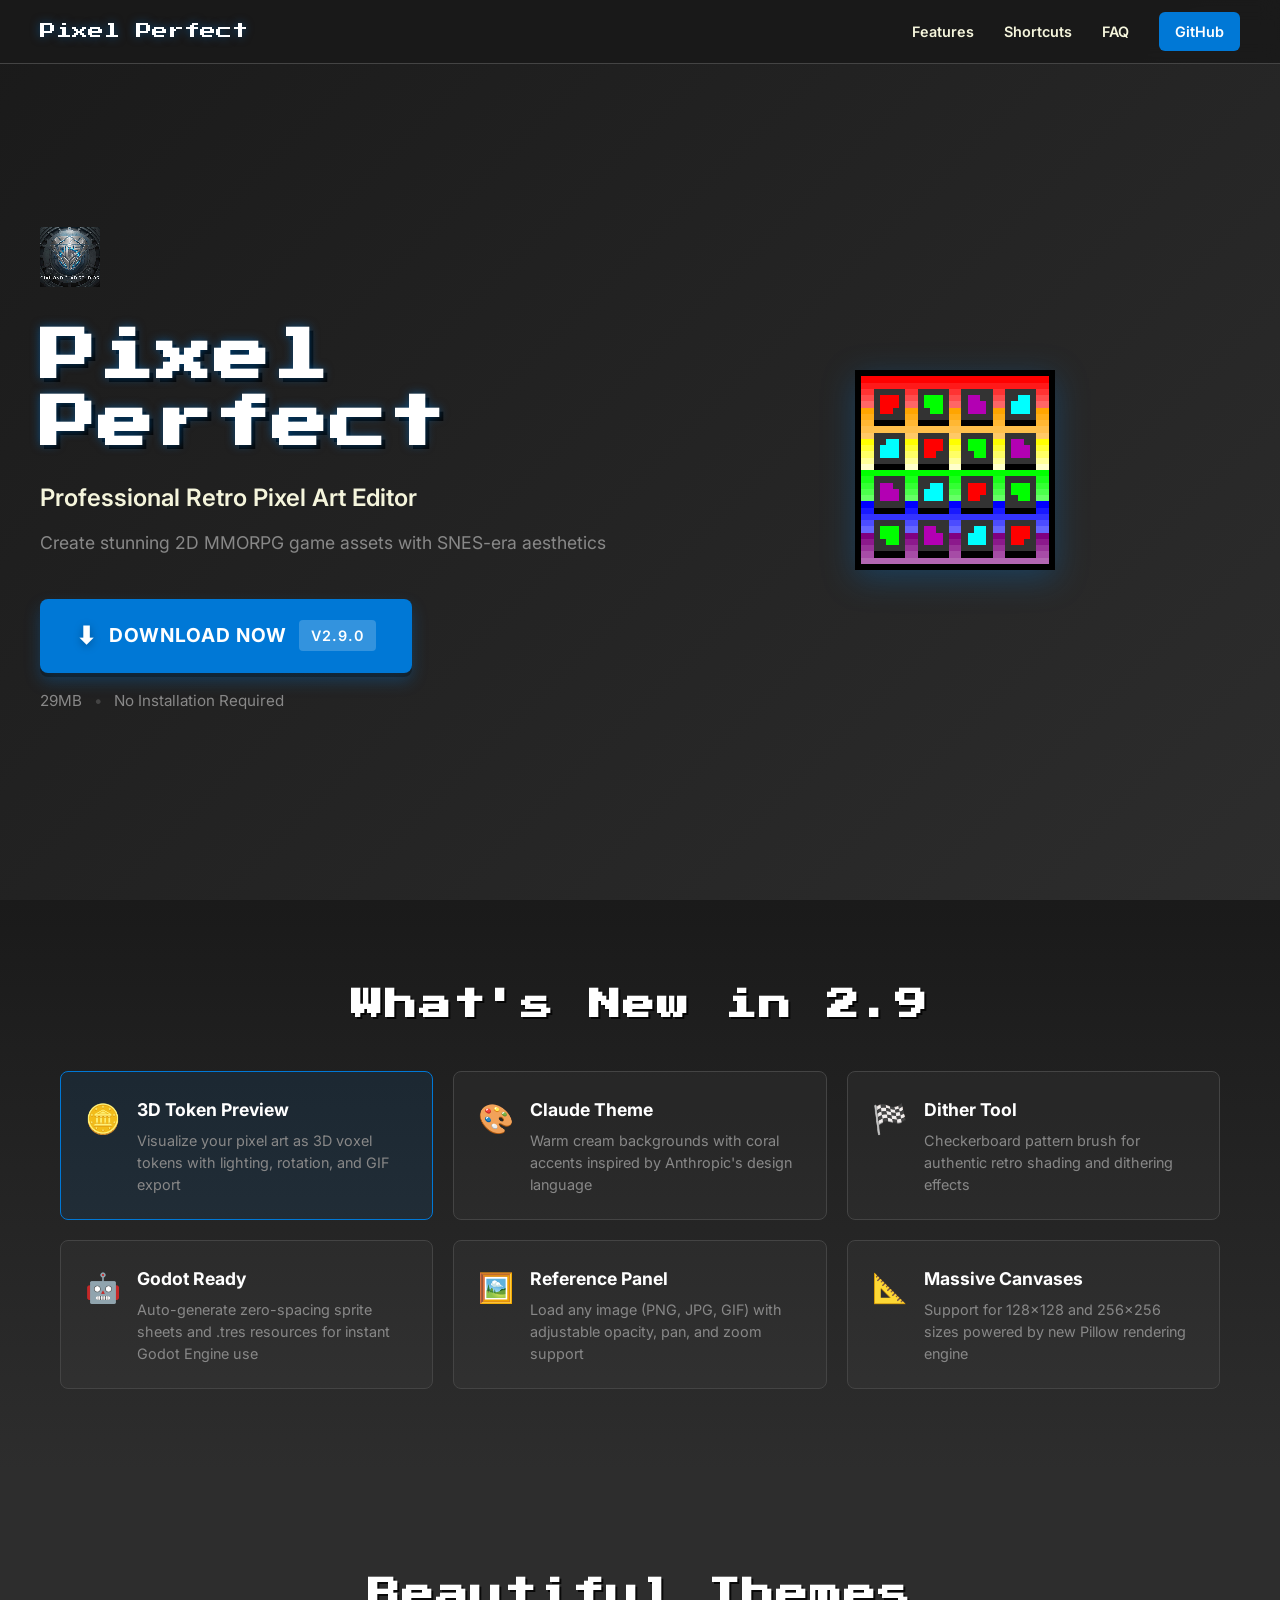
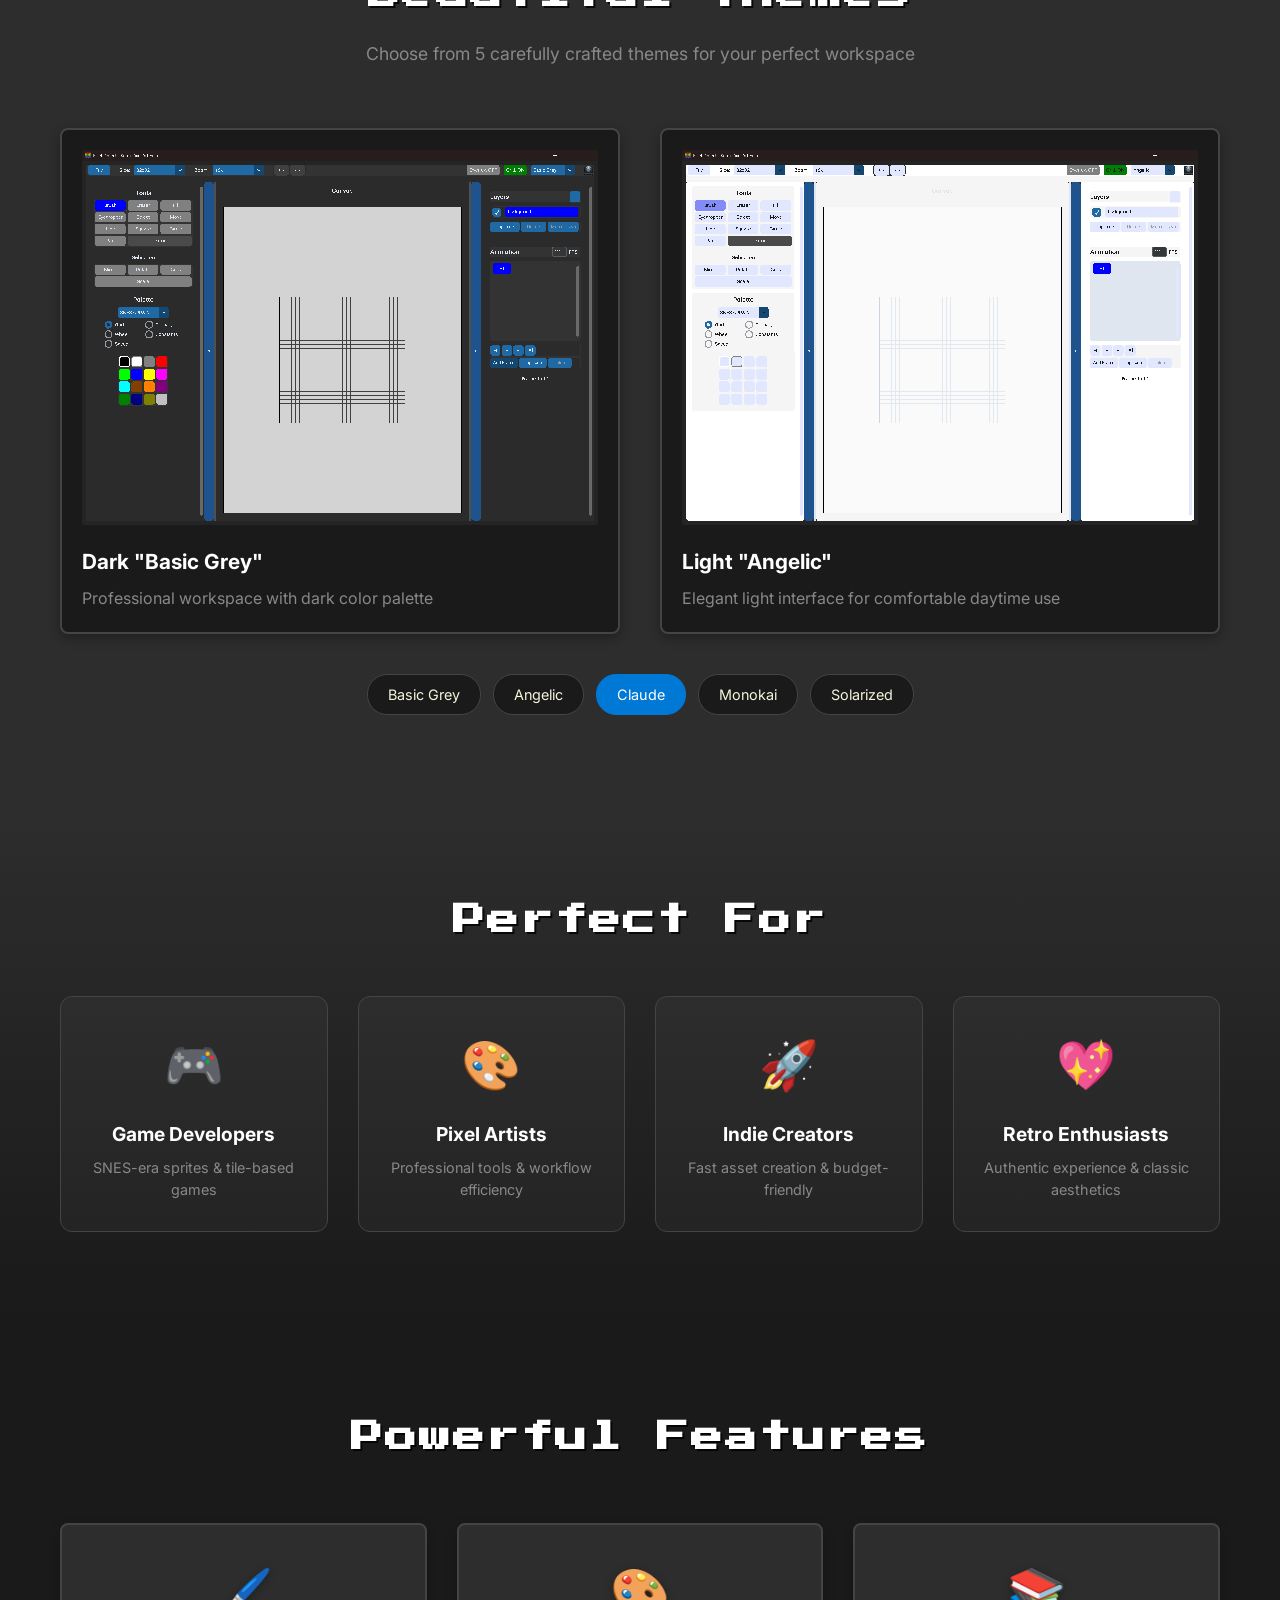
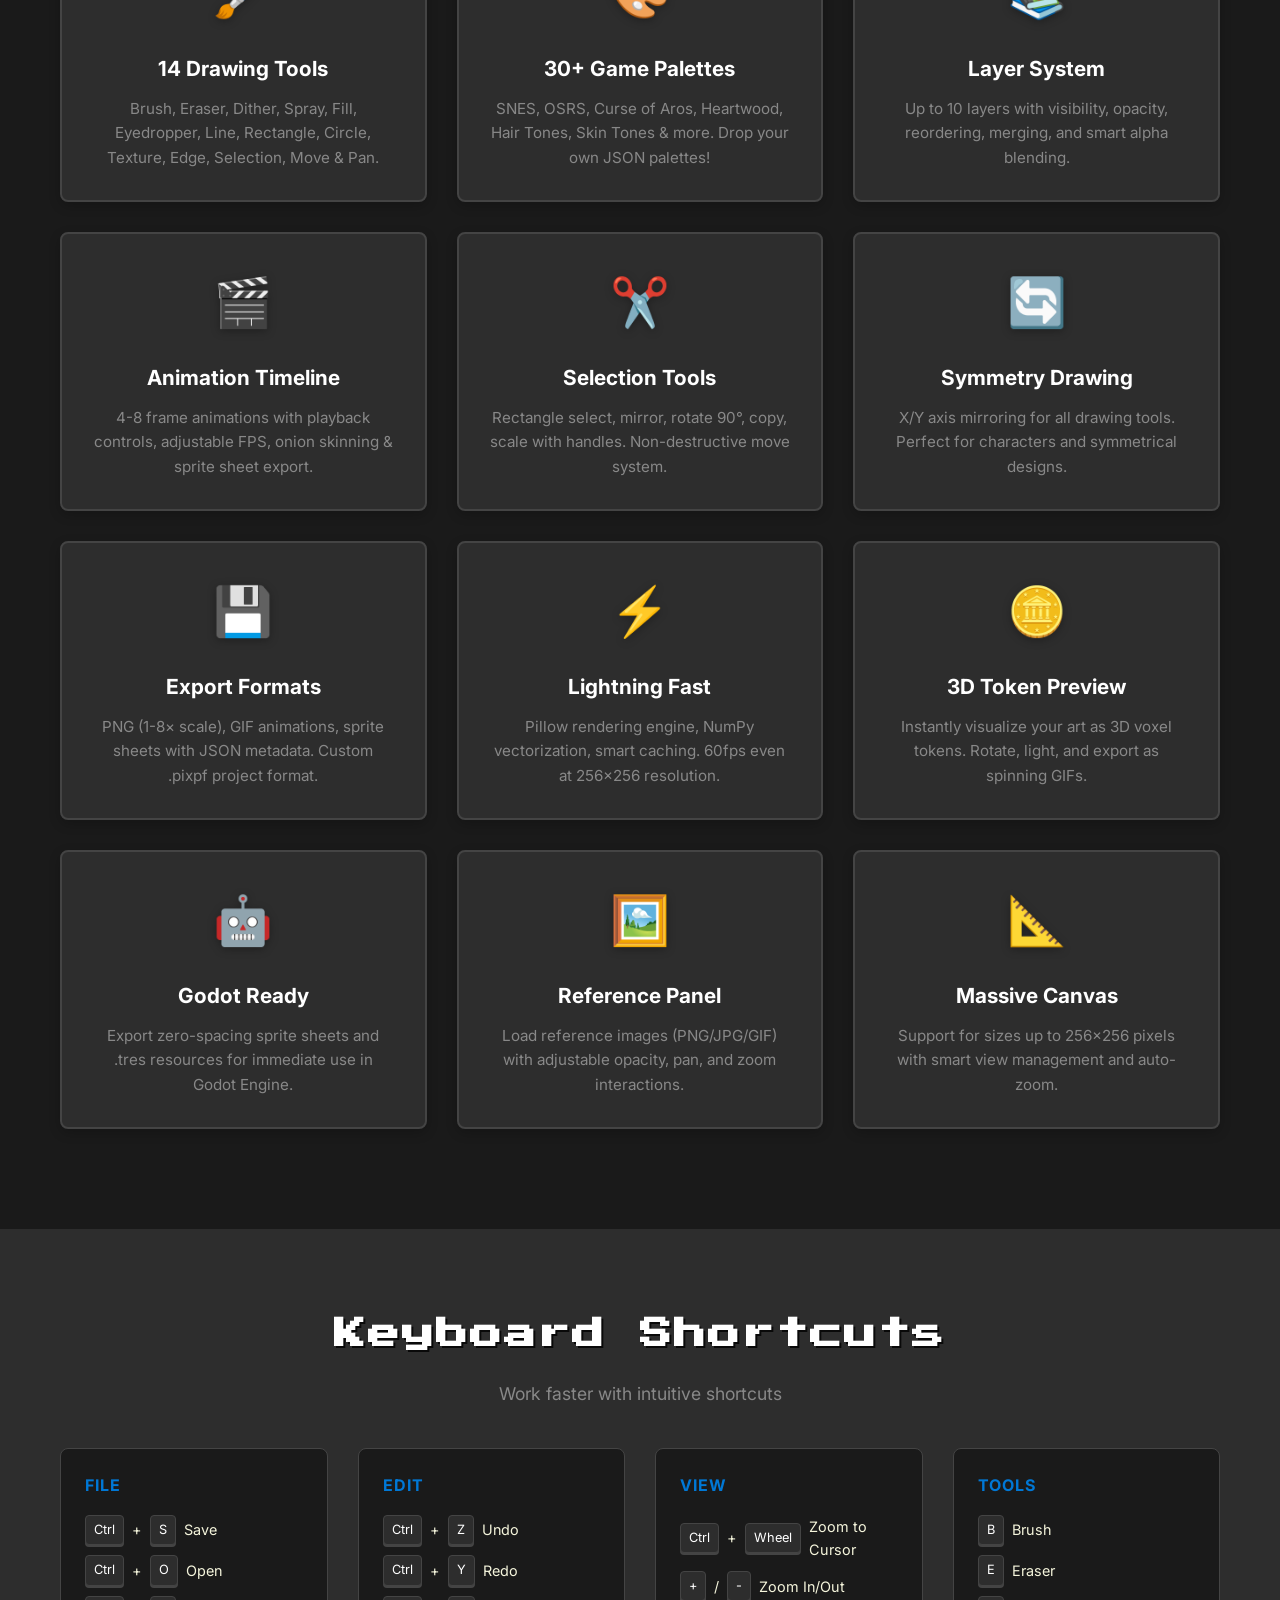
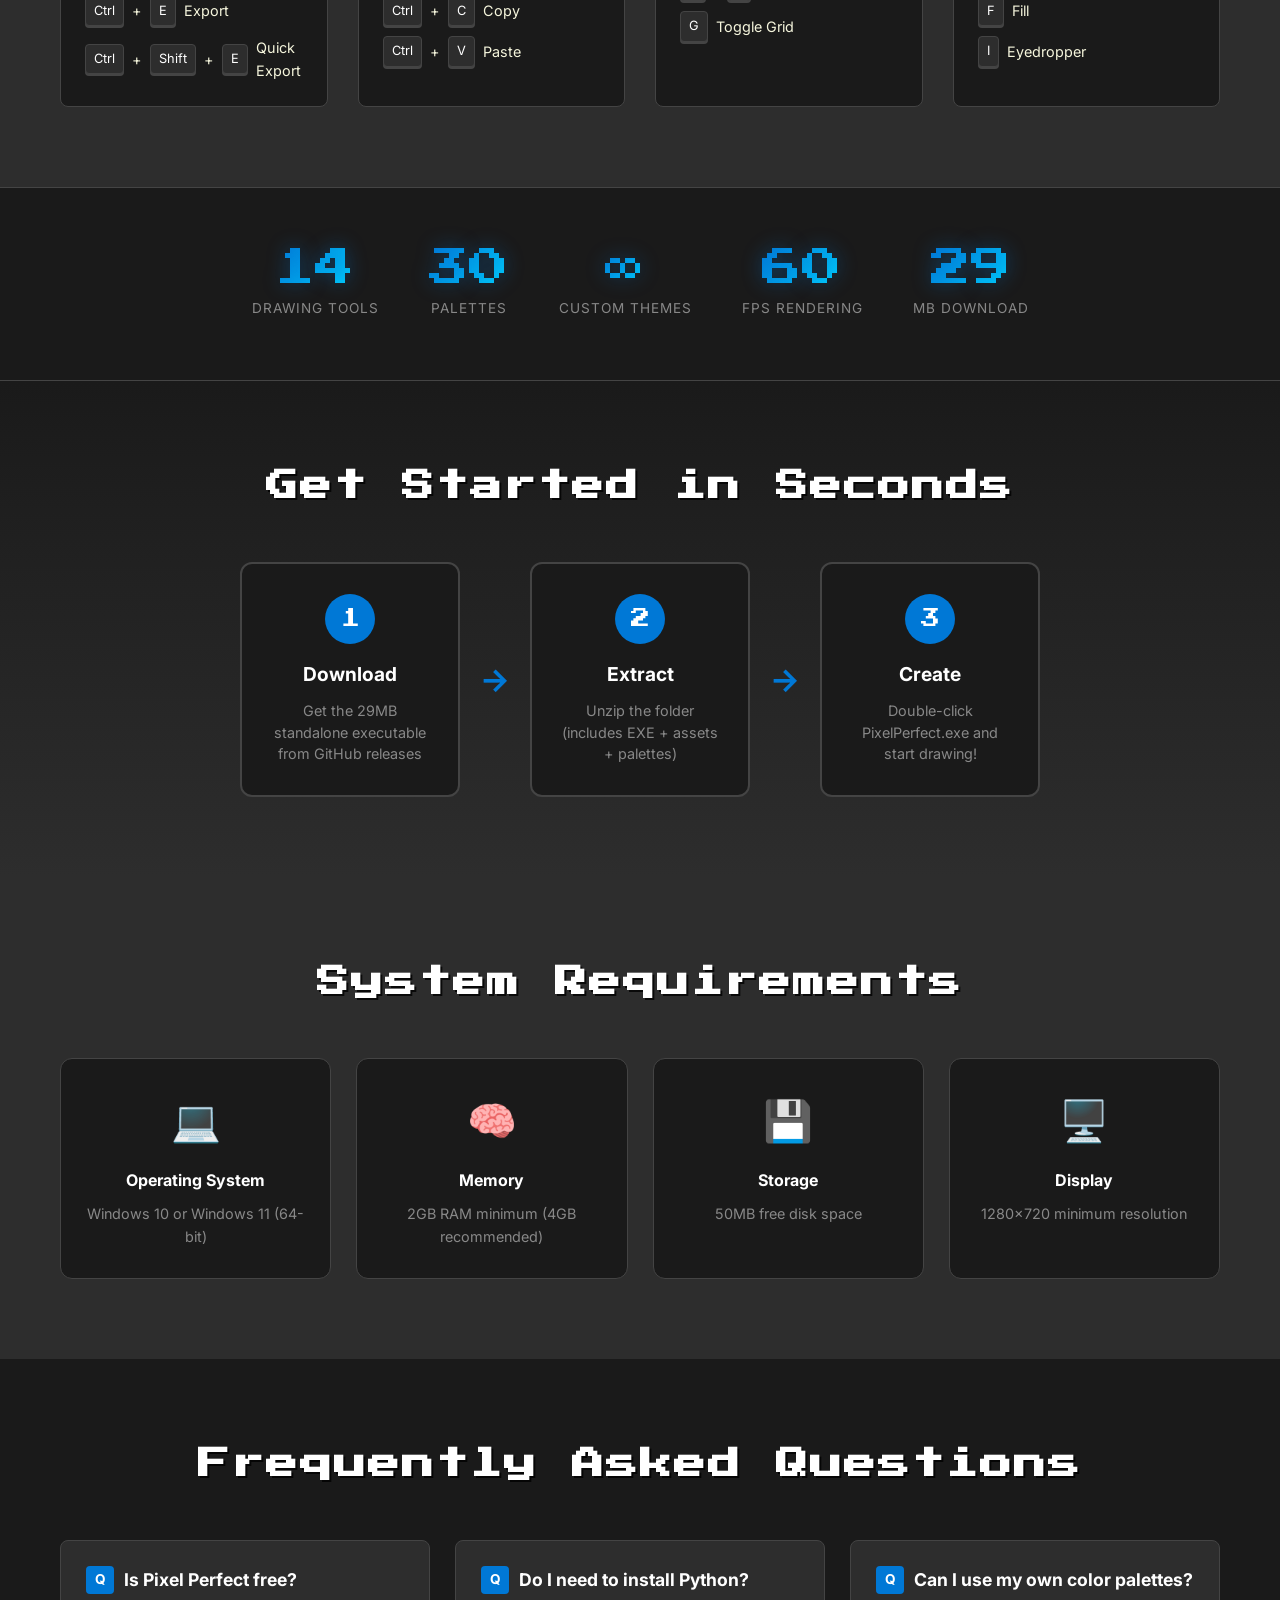
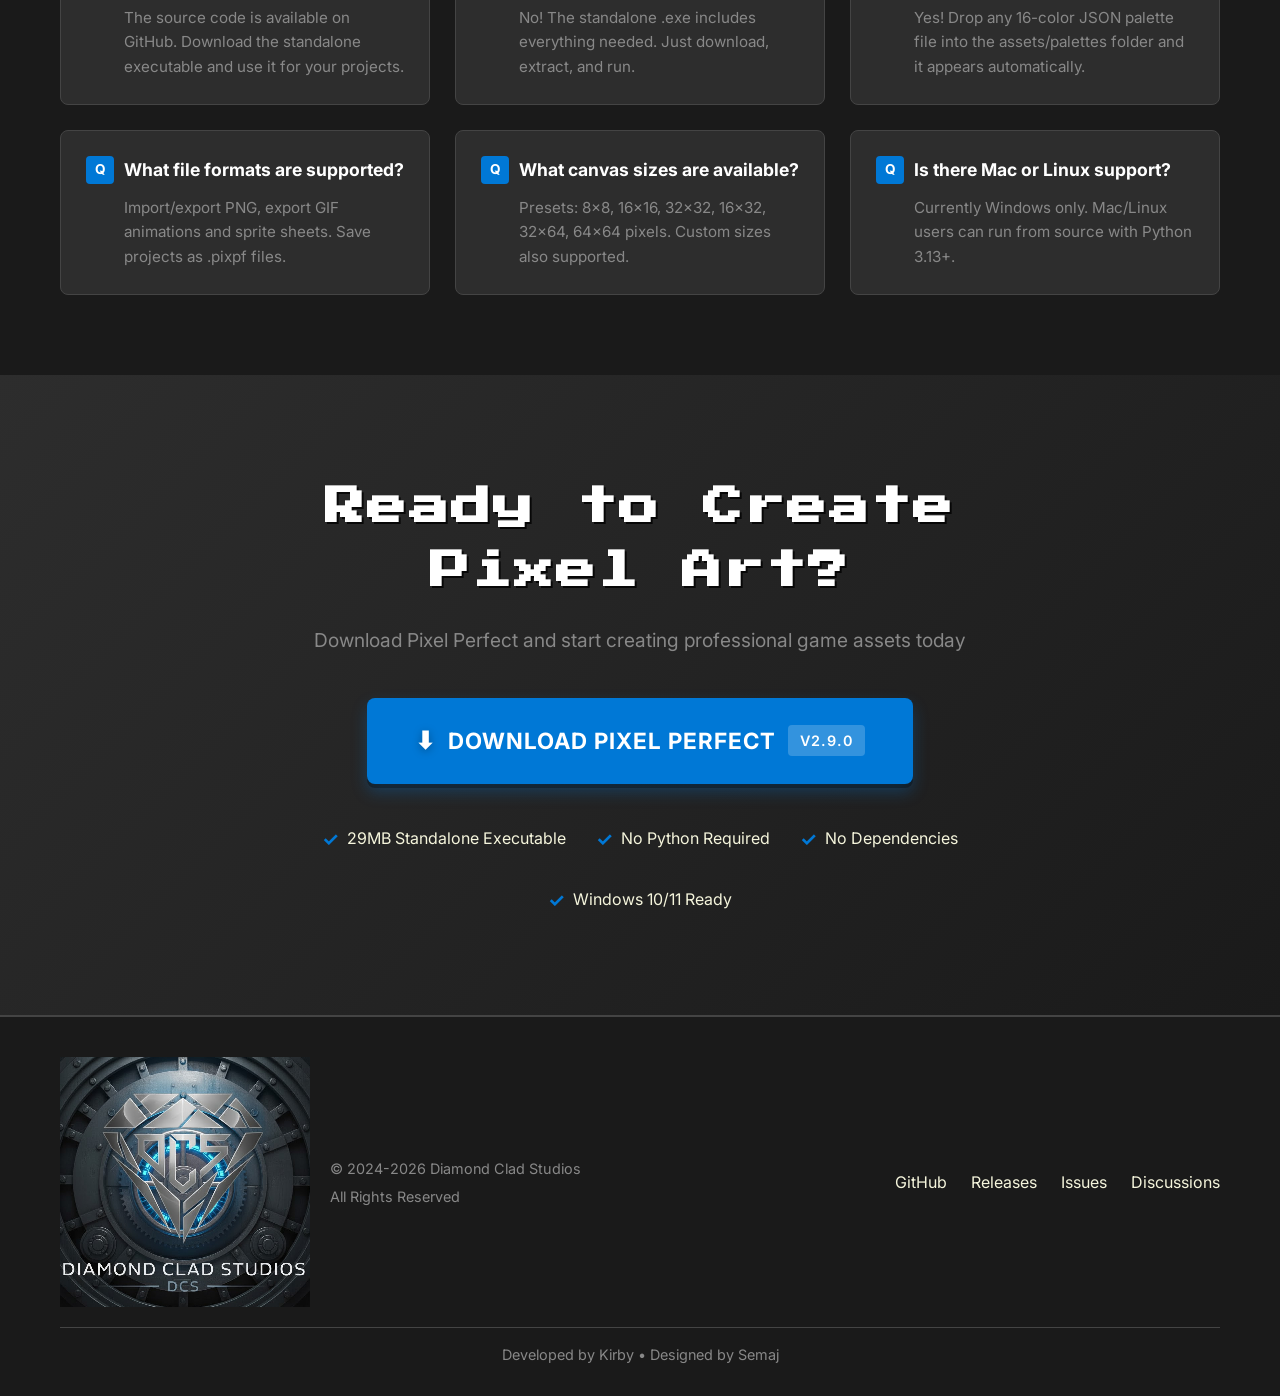
==== commit 1f699172: "feat: Introduce a comprehensive color palette system with grid view, color wheel, and initial palett" ====
--- a/WEBPAGE/index.html
+++ b/WEBPAGE/index.html
@@ -1,16 +1,20 @@
 <!DOCTYPE html>
 <html lang="en">
+
 <head>
     <meta charset="UTF-8">
     <meta name="viewport" content="width=device-width, initial-scale=1.0">
-    <meta name="description" content="Pixel Perfect - Professional Retro Pixel Art Editor for creating 2D MMORPG game assets. Free download, no installation required.">
-    <title>Pixel Perfect - Professional Retro Pixel Art Editor</title>
+    <meta name="description"
+        content="Pixel Perfect - Professional Retro Pixel Art Editor for creating 2D MMORPG game assets. Free download, no installation required.">
+    <title>Pixel Perfect v2.9.0 - Professional Retro Pixel Art Editor</title>
     <link rel="icon" type="image/png" href="assets/app_icon.png">
     <link rel="preconnect" href="https://fonts.googleapis.com">
     <link rel="preconnect" href="https://fonts.gstatic.com" crossorigin>
-    <link href="https://fonts.googleapis.com/css2?family=Press+Start+2P&family=Inter:wght@400;600;700&display=swap" rel="stylesheet">
+    <link href="https://fonts.googleapis.com/css2?family=Press+Start+2P&family=Inter:wght@400;600;700&display=swap"
+        rel="stylesheet">
     <link rel="stylesheet" href="styles.css">
 </head>
+
 <body>
     <!-- Navigation -->
     <nav class="navbar">
@@ -20,7 +24,8 @@
                 <a href="#features">Features</a>
                 <a href="#shortcuts">Shortcuts</a>
                 <a href="#faq">FAQ</a>
-                <a href="https://github.com/AfyKirby1/Pixel-Perfect" class="nav-github" target="_blank" rel="noopener noreferrer">GitHub</a>
+                <a href="https://github.com/AfyKirby1/Pixel-Perfect" class="nav-github" target="_blank"
+                    rel="noopener noreferrer">GitHub</a>
             </div>
         </div>
     </nav>
@@ -35,12 +40,13 @@
                 <h1 class="hero-title">Pixel Perfect</h1>
                 <p class="hero-tagline">Professional Retro Pixel Art Editor</p>
                 <p class="hero-subtitle">Create stunning 2D MMORPG game assets with SNES-era aesthetics</p>
-                
+
                 <div class="download-section">
-                    <a href="https://github.com/AfyKirby1/Pixel-Perfect/releases" class="download-btn" target="_blank" rel="noopener noreferrer">
+                    <a href="https://github.com/AfyKirby1/Pixel-Perfect/releases" class="download-btn" target="_blank"
+                        rel="noopener noreferrer">
                         <span class="download-icon">⬇</span>
                         <span class="download-text">Download Now</span>
-                        <span class="download-badge">v2.7.4</span>
+                        <span class="download-badge">v2.9.0</span>
                     </a>
                     <div class="download-info">
                         <span class="file-size">29MB</span>
@@ -58,13 +64,13 @@
     <!-- What's New Section -->
     <section class="whats-new">
         <div class="container">
-            <h2 class="section-title">What's New in 2.7</h2>
+            <h2 class="section-title">What's New in 2.9</h2>
             <div class="updates-grid">
                 <div class="update-card highlight">
-                    <div class="update-icon">⚡</div>
-                    <div class="update-content">
-                        <h3>Smart Layer Caching</h3>
-                        <p>Intelligent change detection eliminates redundant blending operations for faster multi-layer rendering</p>
+                    <div class="update-icon">🪙</div>
+                    <div class="update-content">
+                        <h3>3D Token Preview</h3>
+                        <p>Visualize your pixel art as 3D voxel tokens with lighting, rotation, and GIF export</p>
                     </div>
                 </div>
                 <div class="update-card">
@@ -82,24 +88,24 @@
                     </div>
                 </div>
                 <div class="update-card">
-                    <div class="update-icon">🔍</div>
-                    <div class="update-content">
-                        <h3>Zoom to Cursor</h3>
-                        <p>Ctrl+wheel zooms while keeping your cursor position centered in view</p>
+                    <div class="update-icon">🤖</div>
+                    <div class="update-content">
+                        <h3>Godot Ready</h3>
+                        <p>Auto-generate zero-spacing sprite sheets and .tres resources for instant Godot Engine use</p>
                     </div>
                 </div>
                 <div class="update-card">
-                    <div class="update-icon">💾</div>
-                    <div class="update-content">
-                        <h3>Export Presets</h3>
-                        <p>Save your export settings and quick export with Ctrl+Shift+E</p>
+                    <div class="update-icon">🖼️</div>
+                    <div class="update-content">
+                        <h3>Reference Panel</h3>
+                        <p>Load any image (PNG, JPG, GIF) with adjustable opacity, pan, and zoom support</p>
                     </div>
                 </div>
                 <div class="update-card">
-                    <div class="update-icon">🧠</div>
-                    <div class="update-content">
-                        <h3>95% Less Memory</h3>
-                        <p>Delta-based undo system stores only changed pixels</p>
+                    <div class="update-icon">📐</div>
+                    <div class="update-content">
+                        <h3>Massive Canvases</h3>
+                        <p>Support for 128×128 and 256×256 sizes powered by new Pillow rendering engine</p>
                     </div>
                 </div>
             </div>
@@ -174,42 +180,74 @@
                 <div class="feature-card">
                     <div class="feature-icon">🖌️</div>
                     <h3 class="feature-title">14 Drawing Tools</h3>
-                    <p class="feature-desc">Brush, Eraser, Dither, Spray, Fill, Eyedropper, Line, Rectangle, Circle, Texture, Edge, Selection, Move & Pan.</p>
+                    <p class="feature-desc">Brush, Eraser, Dither, Spray, Fill, Eyedropper, Line, Rectangle, Circle,
+                        Texture, Edge, Selection, Move & Pan.</p>
                 </div>
                 <div class="feature-card">
                     <div class="feature-icon">🎨</div>
-                    <h3 class="feature-title">Game Palettes</h3>
-                    <p class="feature-desc">SNES Classic, Curse of Aros, OSRS, Heartwood, Definya, Kakele, Rucoy & more. Drop your own JSON palettes!</p>
+                    <h3 class="feature-title">30+ Game Palettes</h3>
+                    <p class="feature-desc">SNES, OSRS, Curse of Aros, Heartwood, Hair Tones, Skin Tones & more. Drop
+                        your own JSON palettes!</p>
                 </div>
                 <div class="feature-card">
                     <div class="feature-icon">📚</div>
                     <h3 class="feature-title">Layer System</h3>
-                    <p class="feature-desc">Up to 10 layers with visibility, opacity, reordering, merging, and smart alpha blending.</p>
+                    <p class="feature-desc">Up to 10 layers with visibility, opacity, reordering, merging, and smart
+                        alpha blending.</p>
                 </div>
                 <div class="feature-card">
                     <div class="feature-icon">🎬</div>
                     <h3 class="feature-title">Animation Timeline</h3>
-                    <p class="feature-desc">4-8 frame animations with playback controls, adjustable FPS, onion skinning & sprite sheet export.</p>
+                    <p class="feature-desc">4-8 frame animations with playback controls, adjustable FPS, onion skinning
+                        & sprite sheet export.</p>
                 </div>
                 <div class="feature-card">
                     <div class="feature-icon">✂️</div>
                     <h3 class="feature-title">Selection Tools</h3>
-                    <p class="feature-desc">Rectangle select, mirror, rotate 90°, copy, scale with handles. Non-destructive move system.</p>
+                    <p class="feature-desc">Rectangle select, mirror, rotate 90°, copy, scale with handles.
+                        Non-destructive move system.</p>
                 </div>
                 <div class="feature-card">
                     <div class="feature-icon">🔄</div>
                     <h3 class="feature-title">Symmetry Drawing</h3>
-                    <p class="feature-desc">X/Y axis mirroring for all drawing tools. Perfect for characters and symmetrical designs.</p>
+                    <p class="feature-desc">X/Y axis mirroring for all drawing tools. Perfect for characters and
+                        symmetrical designs.</p>
                 </div>
                 <div class="feature-card">
                     <div class="feature-icon">💾</div>
                     <h3 class="feature-title">Export Formats</h3>
-                    <p class="feature-desc">PNG (1-8× scale), GIF animations, sprite sheets with JSON metadata. Custom .pixpf project format.</p>
+                    <p class="feature-desc">PNG (1-8× scale), GIF animations, sprite sheets with JSON metadata. Custom
+                        .pixpf project format.</p>
                 </div>
                 <div class="feature-card">
                     <div class="feature-icon">⚡</div>
                     <h3 class="feature-title">Lightning Fast</h3>
-                    <p class="feature-desc">NumPy vectorization, smart caching, 60fps at 64× zoom. Instant palette switching.</p>
+                    <p class="feature-desc">Pillow rendering engine, NumPy vectorization, smart caching. 60fps even at
+                        256×256 resolution.</p>
+                </div>
+                <div class="feature-card">
+                    <div class="feature-icon">🪙</div>
+                    <h3 class="feature-title">3D Token Preview</h3>
+                    <p class="feature-desc">Instantly visualize your art as 3D voxel tokens. Rotate, light, and export
+                        as spinning GIFs.</p>
+                </div>
+                <div class="feature-card">
+                    <div class="feature-icon">🤖</div>
+                    <h3 class="feature-title">Godot Ready</h3>
+                    <p class="feature-desc">Export zero-spacing sprite sheets and .tres resources for immediate use in
+                        Godot Engine.</p>
+                </div>
+                <div class="feature-card">
+                    <div class="feature-icon">🖼️</div>
+                    <h3 class="feature-title">Reference Panel</h3>
+                    <p class="feature-desc">Load reference images (PNG/JPG/GIF) with adjustable opacity, pan, and zoom
+                        interactions.</p>
+                </div>
+                <div class="feature-card">
+                    <div class="feature-icon">📐</div>
+                    <h3 class="feature-title">Massive Canvas</h3>
+                    <p class="feature-desc">Support for sizes up to 256×256 pixels with smart view management and
+                        auto-zoom.</p>
                 </div>
             </div>
         </div>
@@ -261,12 +299,12 @@
                     <span class="stat-label">Drawing Tools</span>
                 </div>
                 <div class="stat-item">
-                    <span class="stat-number">10</span>
+                    <span class="stat-number">30</span>
                     <span class="stat-label">Palettes</span>
                 </div>
                 <div class="stat-item">
-                    <span class="stat-number">5</span>
-                    <span class="stat-label">Themes</span>
+                    <span class="stat-number">∞</span>
+                    <span class="stat-label">Custom Themes</span>
                 </div>
                 <div class="stat-item">
                     <span class="stat-number">60</span>
@@ -342,27 +380,33 @@
             <div class="faq-grid">
                 <div class="faq-item">
                     <h3 class="faq-question">Is Pixel Perfect free?</h3>
-                    <p class="faq-answer">The source code is available on GitHub. Download the standalone executable and use it for your projects.</p>
+                    <p class="faq-answer">The source code is available on GitHub. Download the standalone executable and
+                        use it for your projects.</p>
                 </div>
                 <div class="faq-item">
                     <h3 class="faq-question">Do I need to install Python?</h3>
-                    <p class="faq-answer">No! The standalone .exe includes everything needed. Just download, extract, and run.</p>
+                    <p class="faq-answer">No! The standalone .exe includes everything needed. Just download, extract,
+                        and run.</p>
                 </div>
                 <div class="faq-item">
                     <h3 class="faq-question">Can I use my own color palettes?</h3>
-                    <p class="faq-answer">Yes! Drop any 16-color JSON palette file into the assets/palettes folder and it appears automatically.</p>
+                    <p class="faq-answer">Yes! Drop any 16-color JSON palette file into the assets/palettes folder and
+                        it appears automatically.</p>
                 </div>
                 <div class="faq-item">
                     <h3 class="faq-question">What file formats are supported?</h3>
-                    <p class="faq-answer">Import/export PNG, export GIF animations and sprite sheets. Save projects as .pixpf files.</p>
+                    <p class="faq-answer">Import/export PNG, export GIF animations and sprite sheets. Save projects as
+                        .pixpf files.</p>
                 </div>
                 <div class="faq-item">
                     <h3 class="faq-question">What canvas sizes are available?</h3>
-                    <p class="faq-answer">Presets: 8×8, 16×16, 32×32, 16×32, 32×64, 64×64 pixels. Custom sizes also supported.</p>
+                    <p class="faq-answer">Presets: 8×8, 16×16, 32×32, 16×32, 32×64, 64×64 pixels. Custom sizes also
+                        supported.</p>
                 </div>
                 <div class="faq-item">
                     <h3 class="faq-question">Is there Mac or Linux support?</h3>
-                    <p class="faq-answer">Currently Windows only. Mac/Linux users can run from source with Python 3.13+.</p>
+                    <p class="faq-answer">Currently Windows only. Mac/Linux users can run from source with Python 3.13+.
+                    </p>
                 </div>
             </div>
         </div>
@@ -374,10 +418,11 @@
             <div class="cta-content">
                 <h2 class="cta-title">Ready to Create Pixel Art?</h2>
                 <p class="cta-subtitle">Download Pixel Perfect and start creating professional game assets today</p>
-                <a href="https://github.com/AfyKirby1/Pixel-Perfect/releases" class="download-btn large" target="_blank" rel="noopener noreferrer">
+                <a href="https://github.com/AfyKirby1/Pixel-Perfect/releases" class="download-btn large" target="_blank"
+                    rel="noopener noreferrer">
                     <span class="download-icon">⬇</span>
                     <span class="download-text">Download Pixel Perfect</span>
-                    <span class="download-badge">v2.7.4</span>
+                    <span class="download-badge">v2.9.0</span>
                 </a>
                 <div class="cta-features">
                     <div class="cta-feature">
@@ -413,10 +458,14 @@
                     </div>
                 </div>
                 <div class="footer-links">
-                    <a href="https://github.com/AfyKirby1/Pixel-Perfect" class="footer-link" target="_blank" rel="noopener noreferrer">GitHub</a>
-                    <a href="https://github.com/AfyKirby1/Pixel-Perfect/releases" class="footer-link" target="_blank" rel="noopener noreferrer">Releases</a>
-                    <a href="https://github.com/AfyKirby1/Pixel-Perfect/issues" class="footer-link" target="_blank" rel="noopener noreferrer">Issues</a>
-                    <a href="https://github.com/AfyKirby1/Pixel-Perfect/discussions" class="footer-link" target="_blank" rel="noopener noreferrer">Discussions</a>
+                    <a href="https://github.com/AfyKirby1/Pixel-Perfect" class="footer-link" target="_blank"
+                        rel="noopener noreferrer">GitHub</a>
+                    <a href="https://github.com/AfyKirby1/Pixel-Perfect/releases" class="footer-link" target="_blank"
+                        rel="noopener noreferrer">Releases</a>
+                    <a href="https://github.com/AfyKirby1/Pixel-Perfect/issues" class="footer-link" target="_blank"
+                        rel="noopener noreferrer">Issues</a>
+                    <a href="https://github.com/AfyKirby1/Pixel-Perfect/discussions" class="footer-link" target="_blank"
+                        rel="noopener noreferrer">Discussions</a>
                 </div>
             </div>
             <div class="footer-credits">
@@ -427,4 +476,5 @@
 
     <script src="script.js"></script>
 </body>
-</html>
+
+</html>
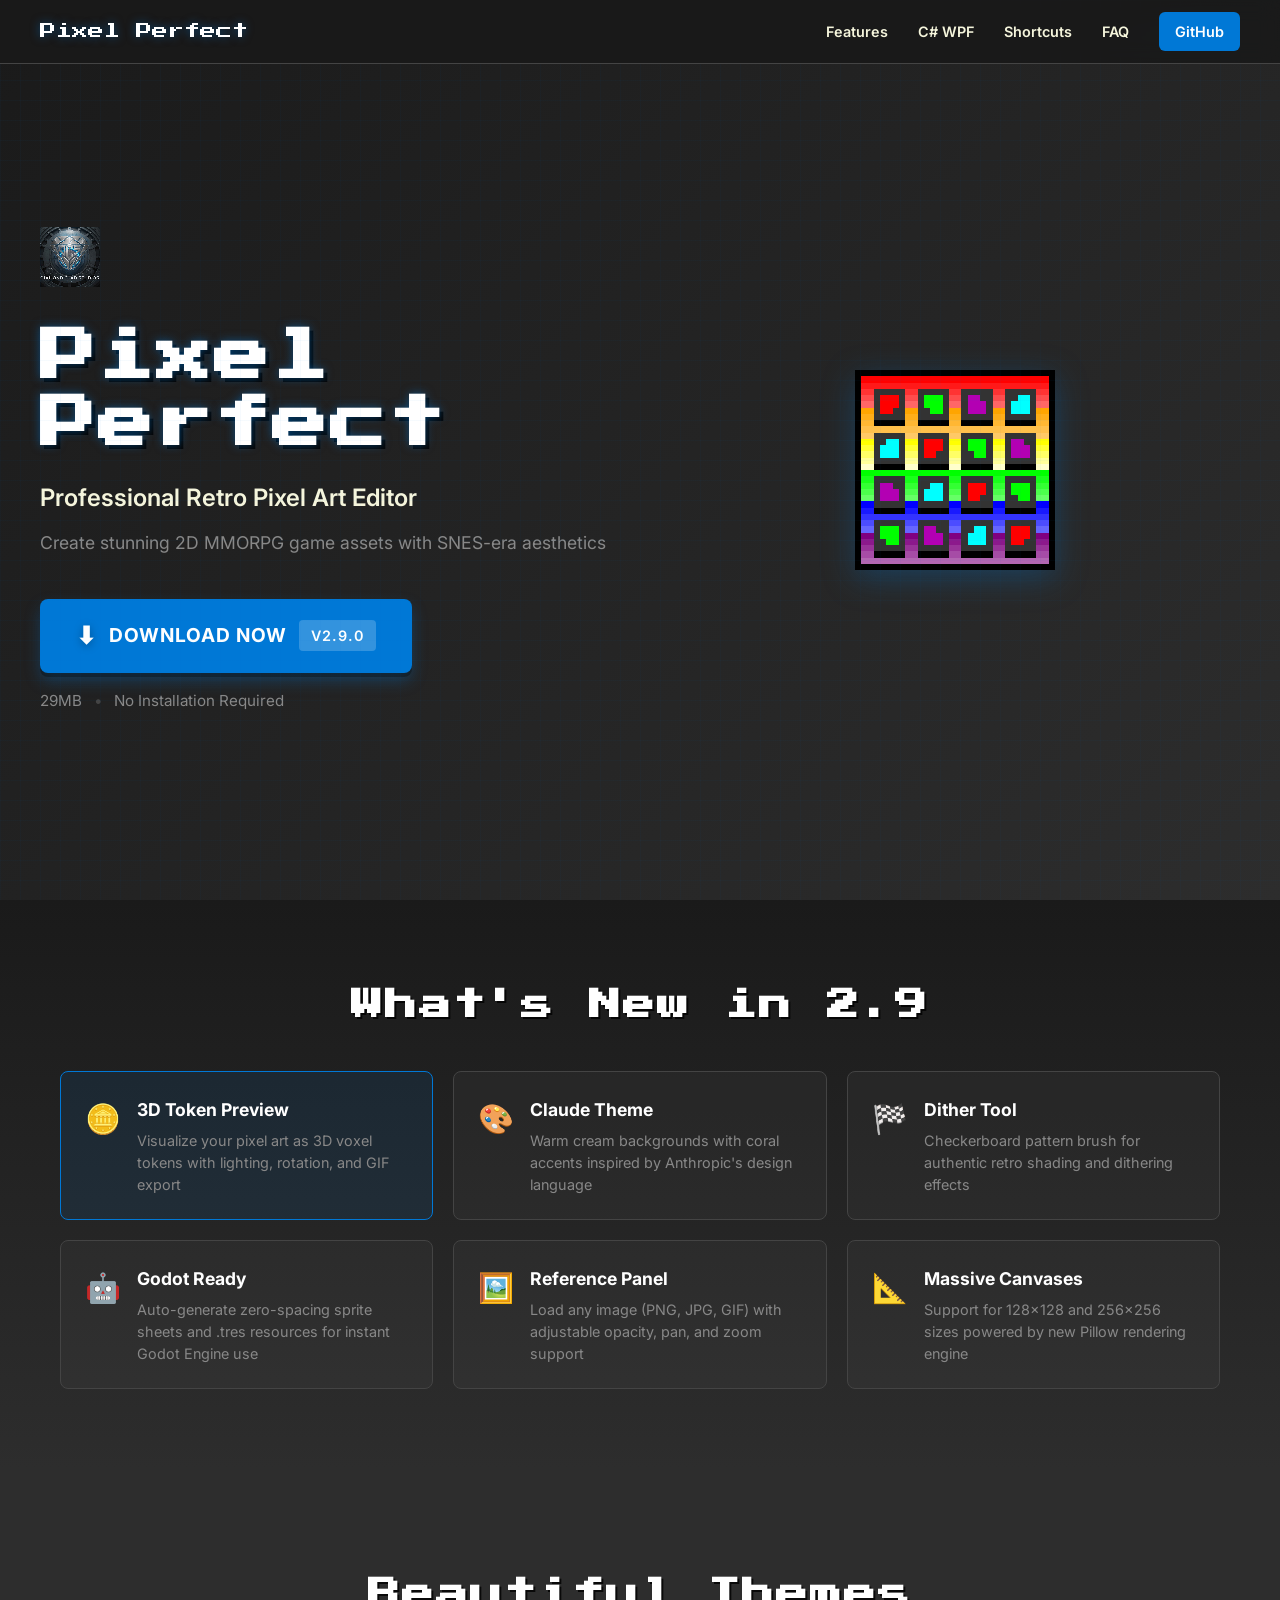
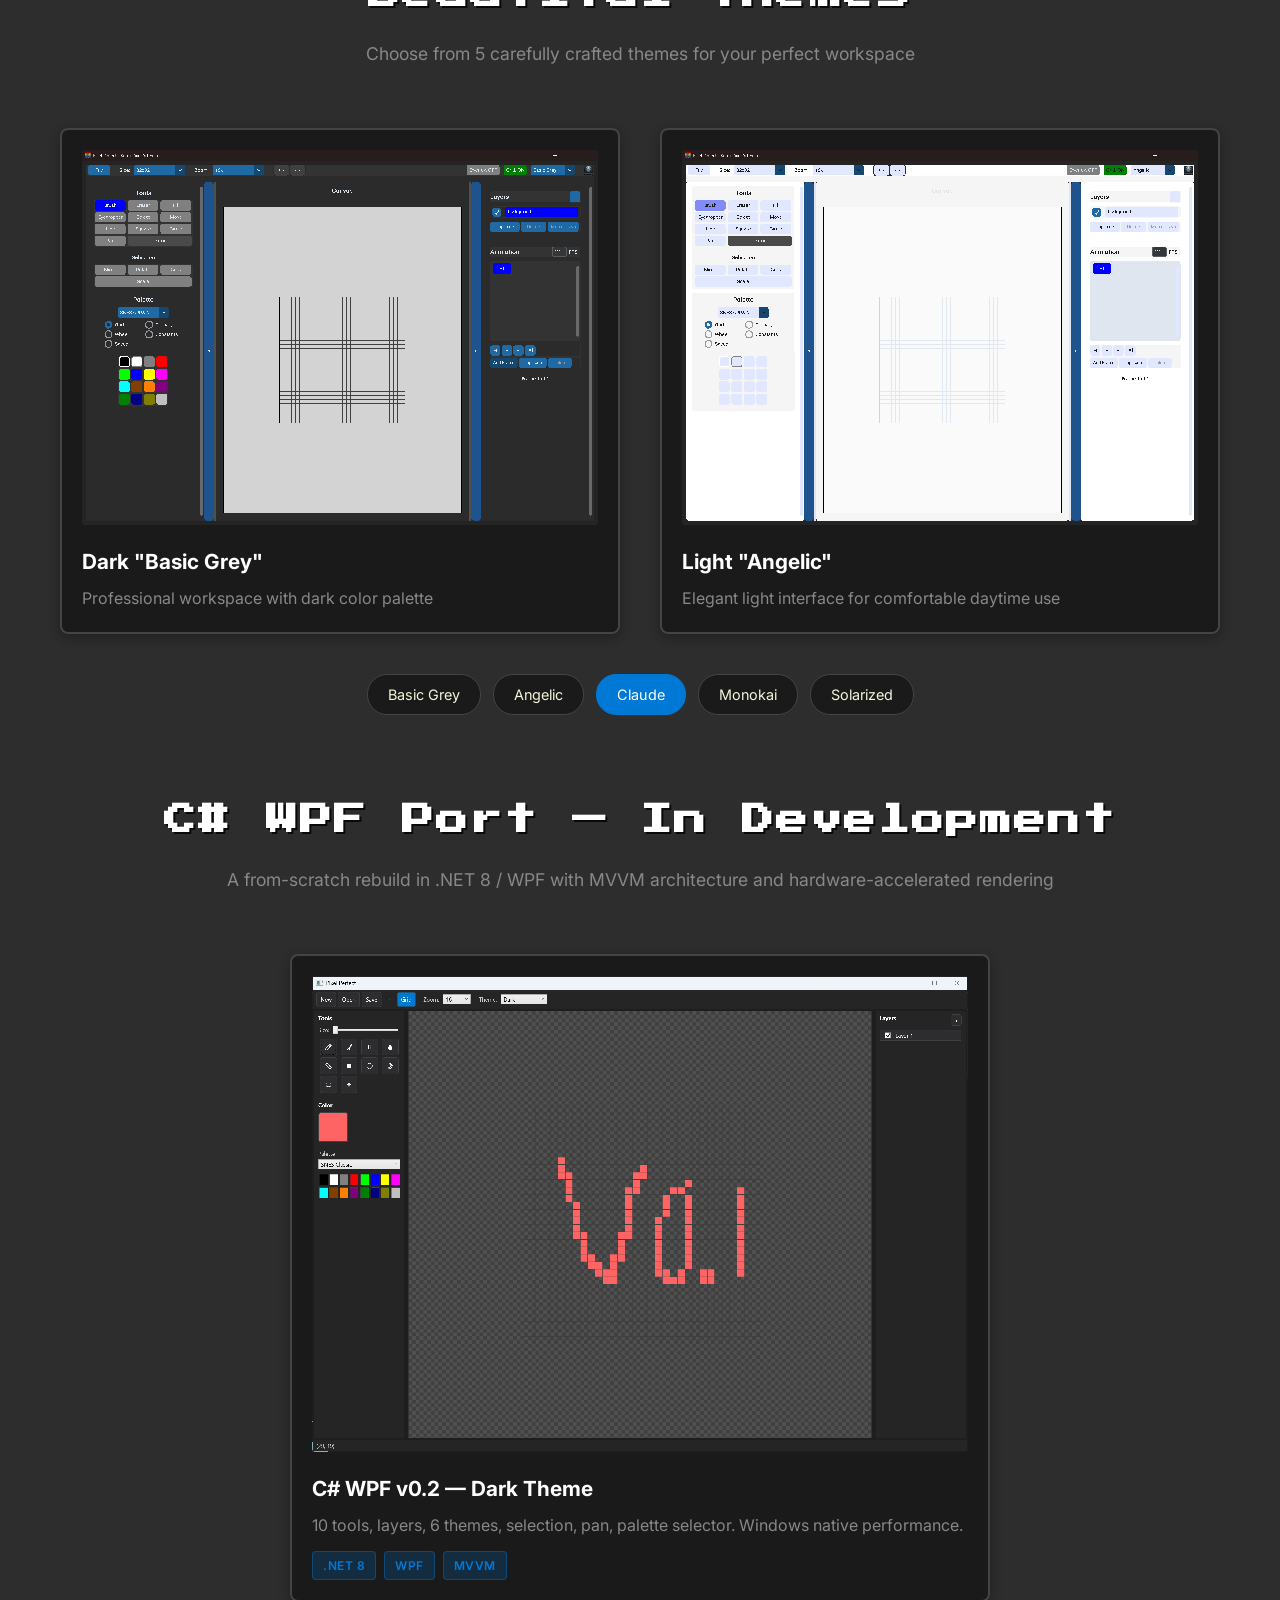
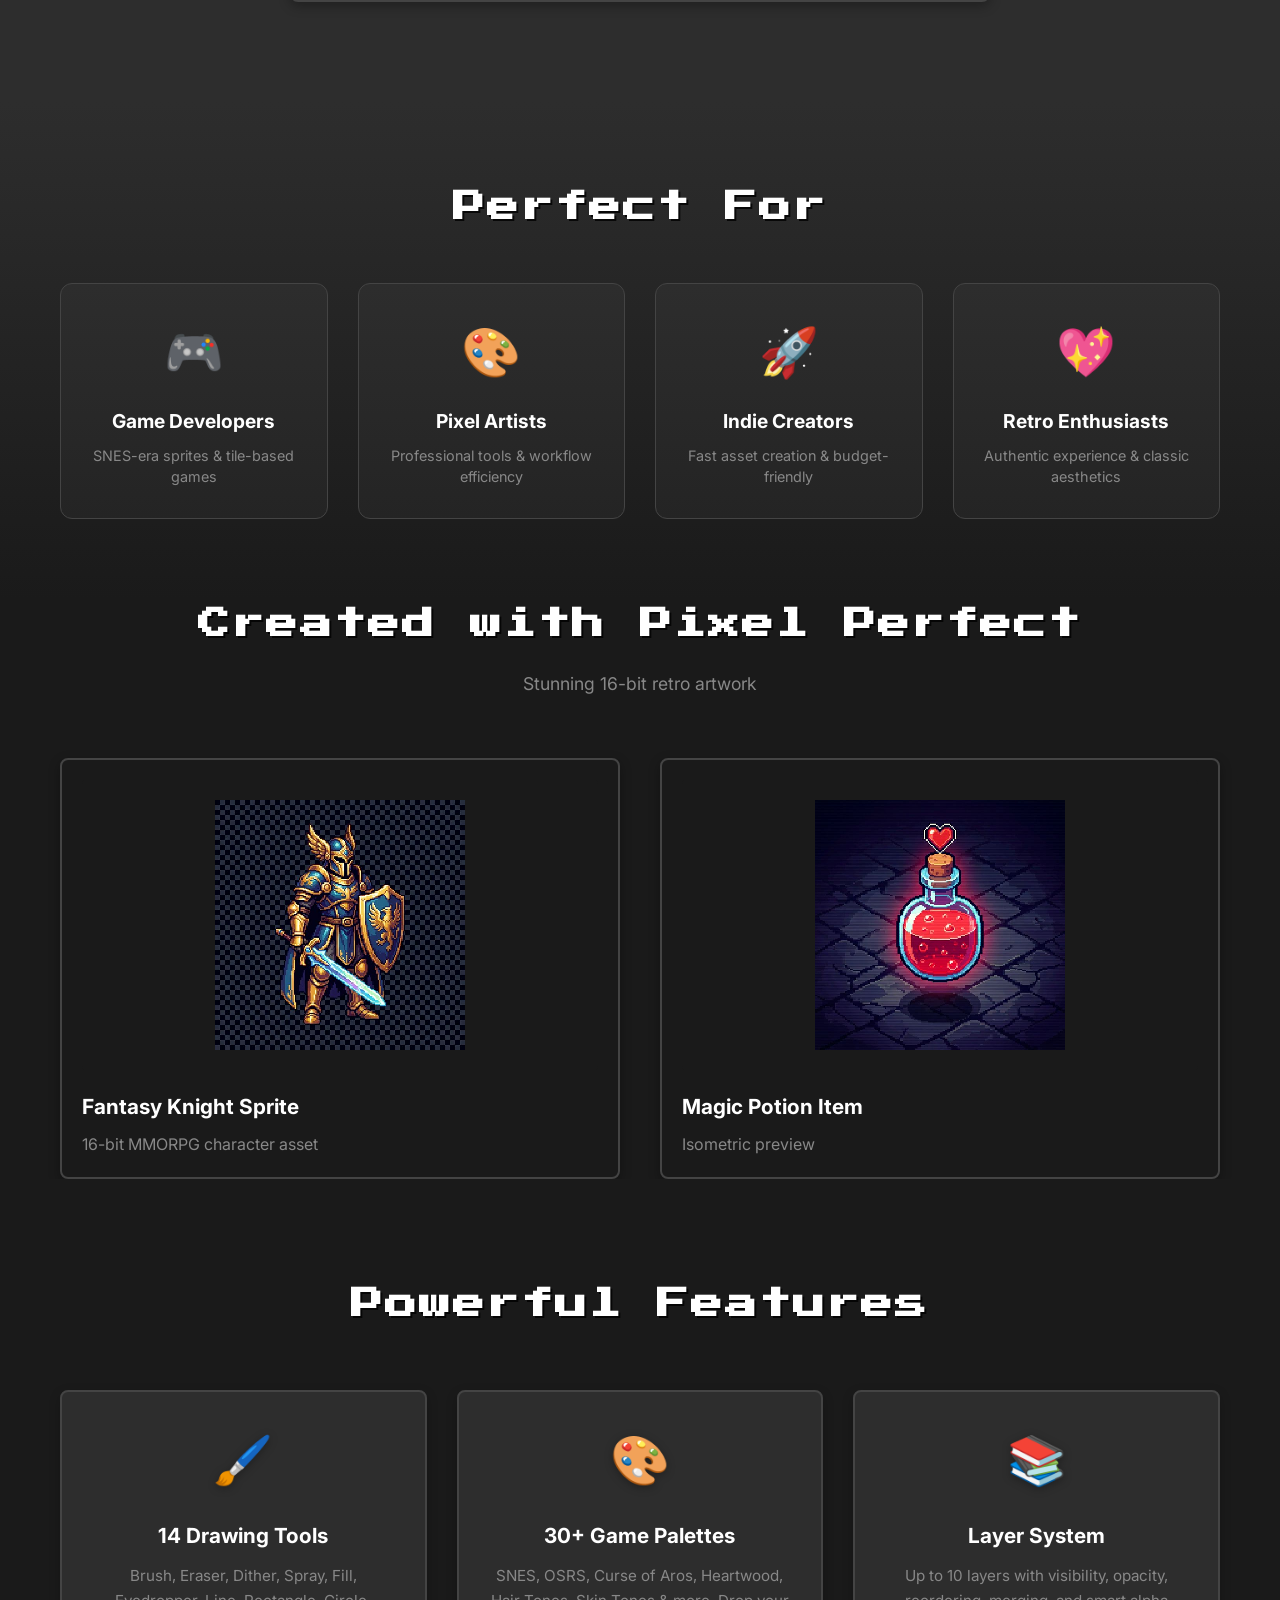
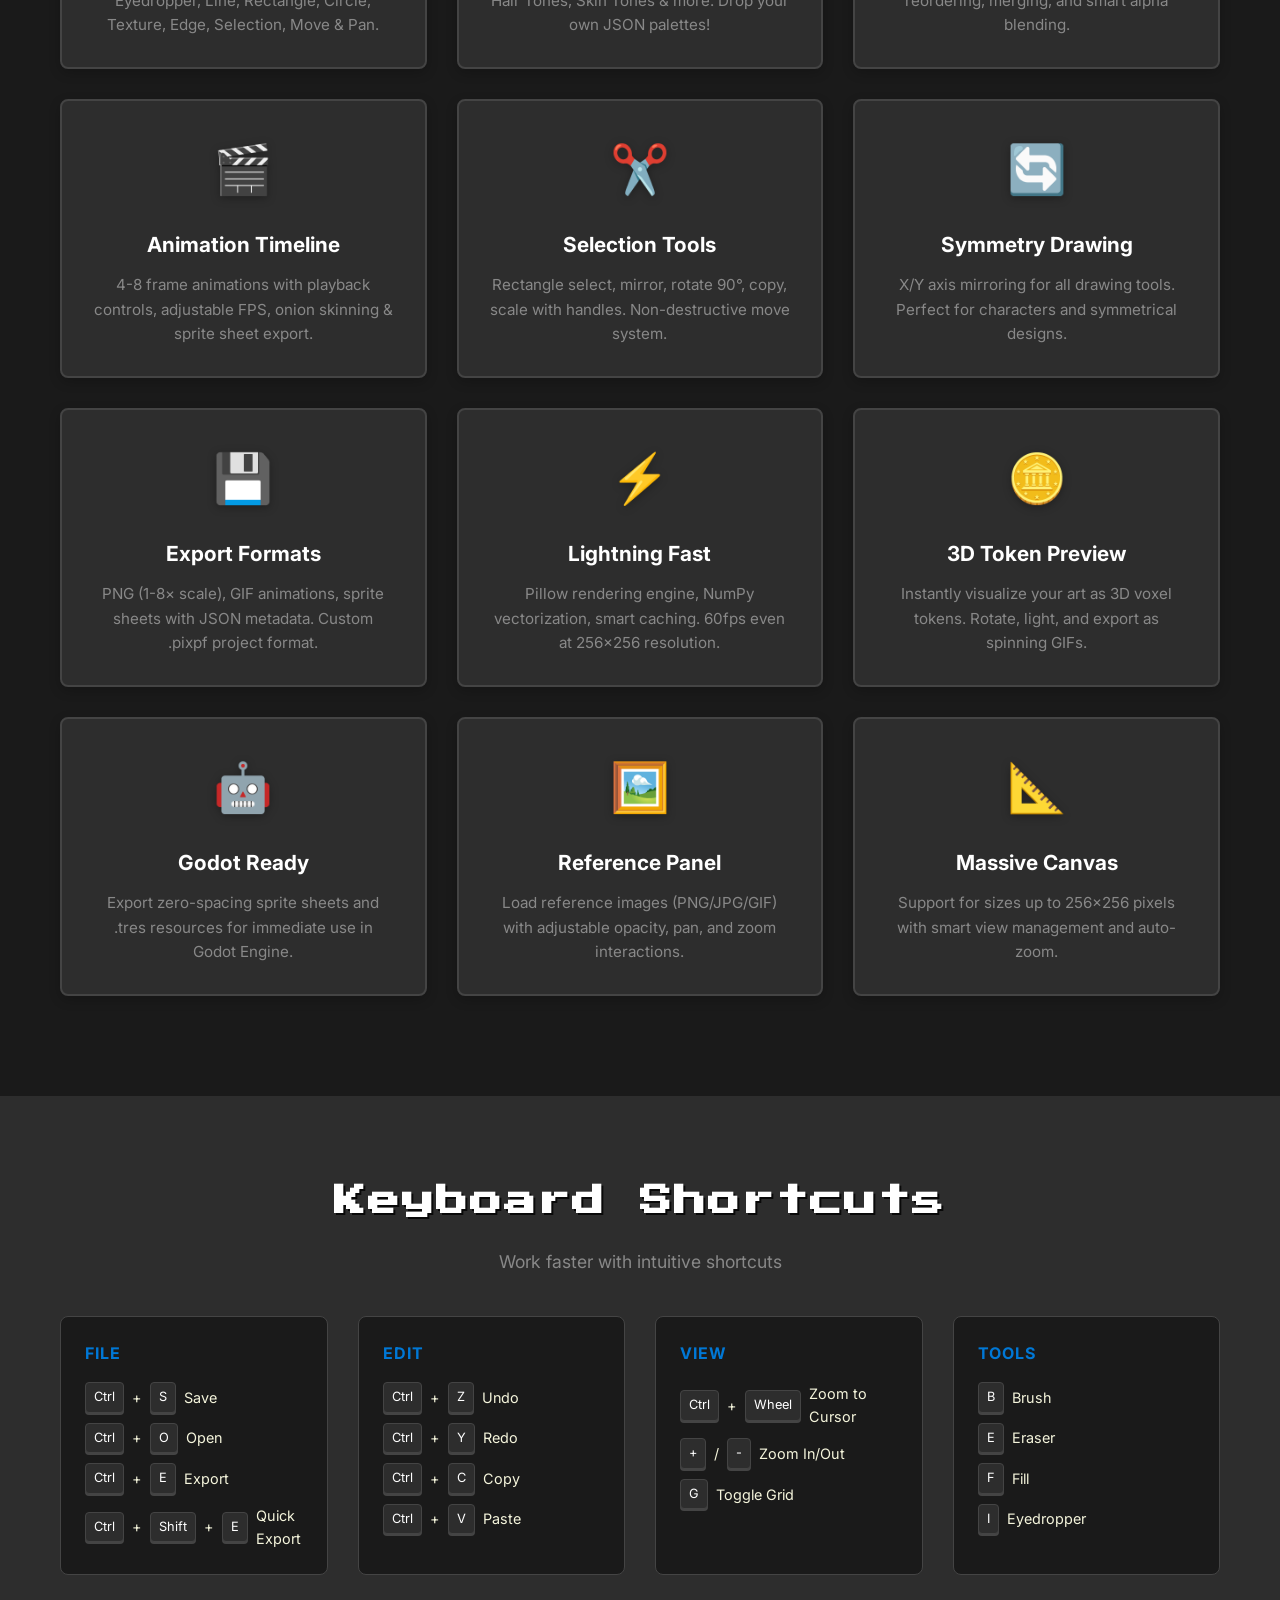
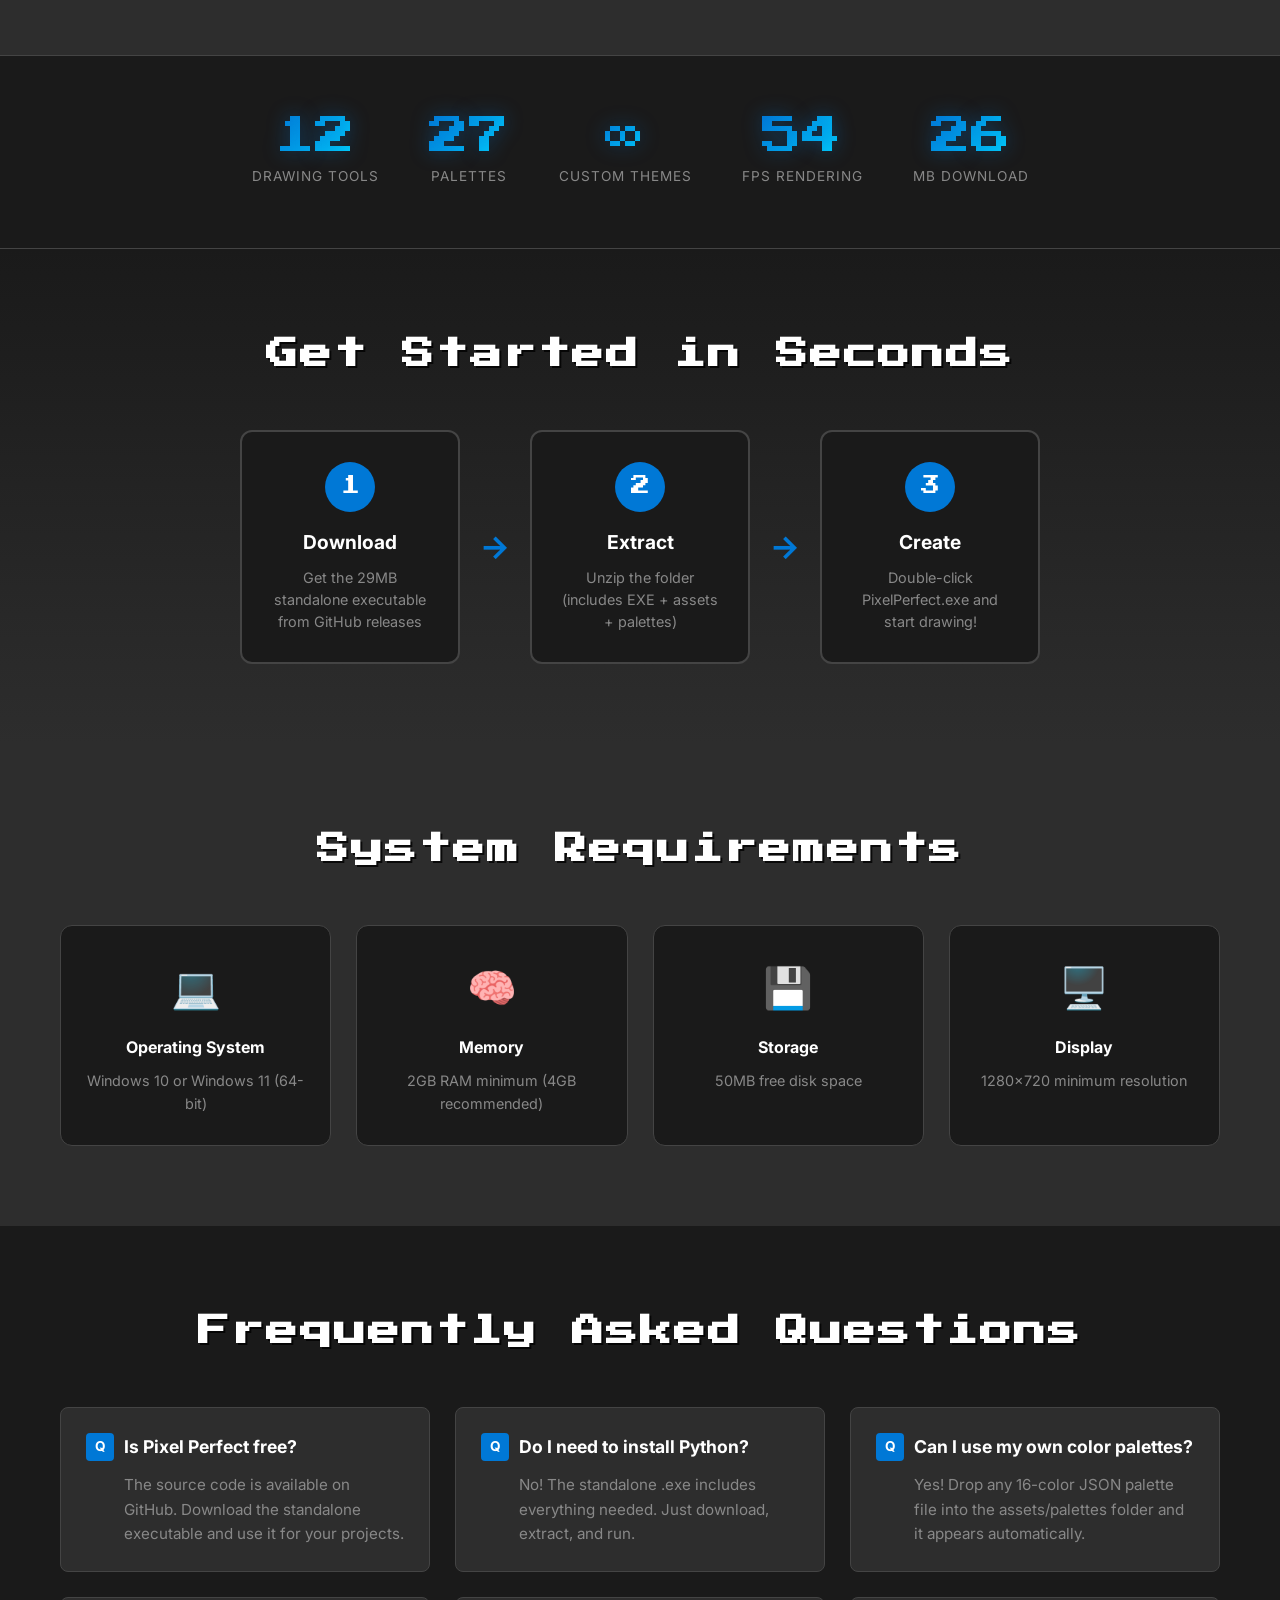
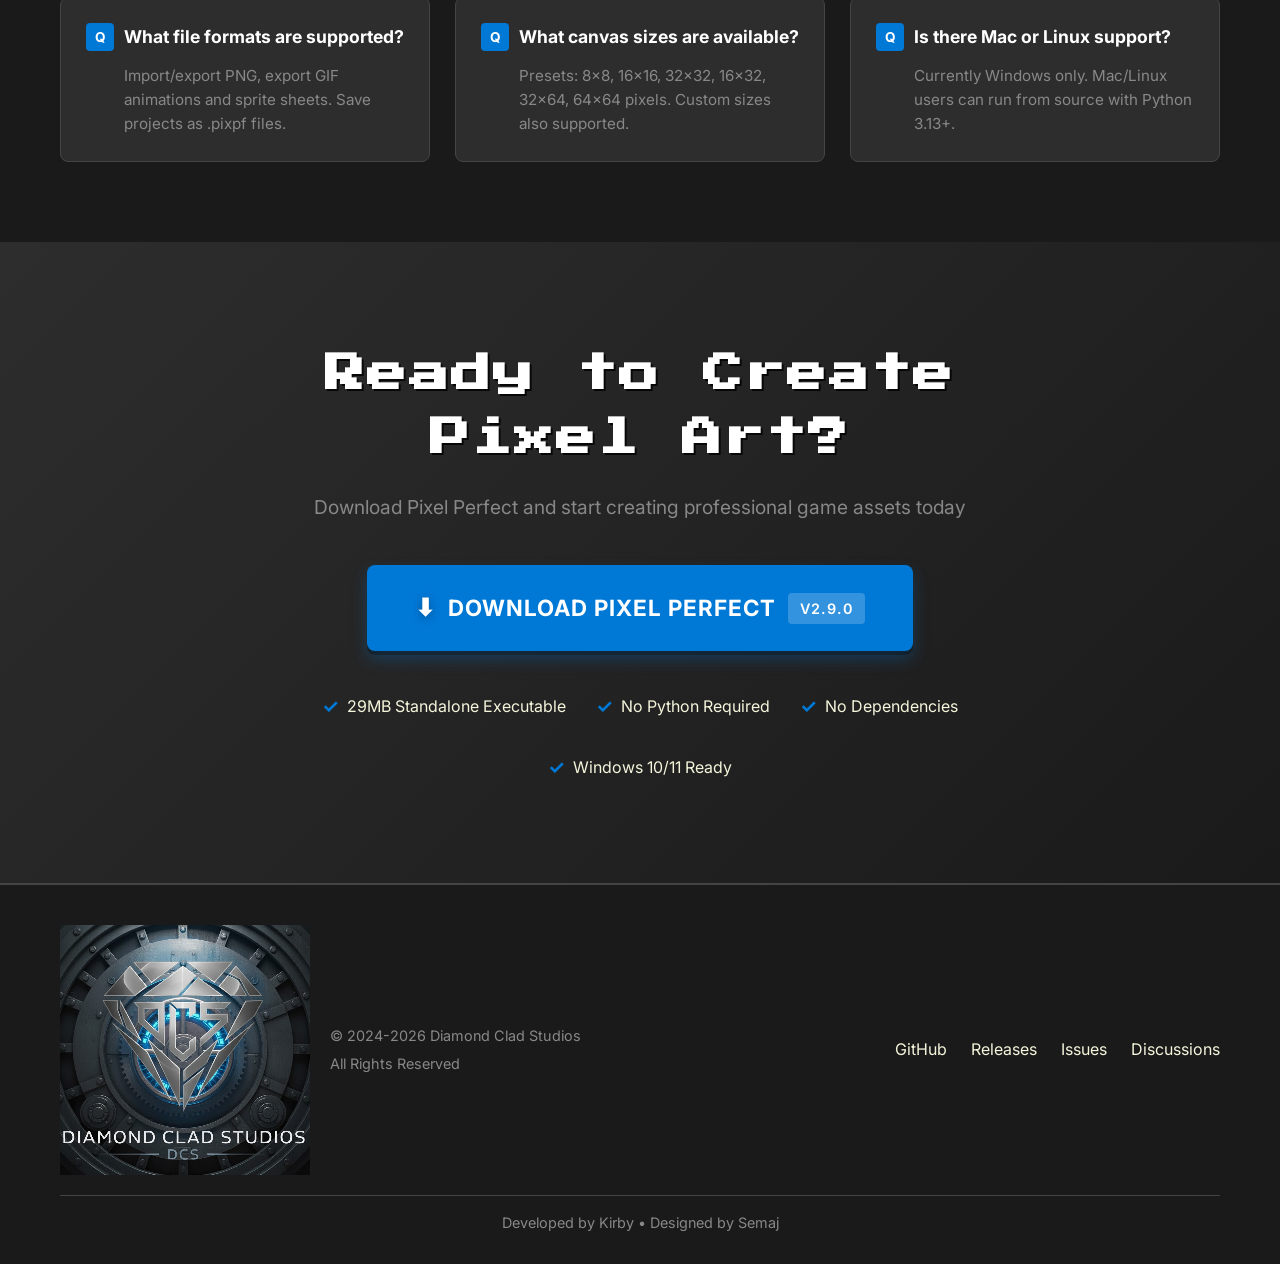
==== commit 2c87a5d0: "feat: enhance user experience with new features and improvements - Added support for undo/redo funct" ====
--- a/WEBPAGE/index.html
+++ b/WEBPAGE/index.html
@@ -22,6 +22,7 @@
             <a href="#" class="nav-logo">Pixel Perfect</a>
             <div class="nav-links">
                 <a href="#features">Features</a>
+                <a href="#c-wpf">C# WPF</a>
                 <a href="#shortcuts">Shortcuts</a>
                 <a href="#faq">FAQ</a>
                 <a href="https://github.com/AfyKirby1/Pixel-Perfect" class="nav-github" target="_blank"
@@ -140,6 +141,27 @@
                 <span class="theme-tag">Monokai</span>
                 <span class="theme-tag">Solarized</span>
             </div>
+
+            <!-- C# WPF Port Section -->
+            <h2 class="section-title" id="c-wpf" style="margin-top: 80px;">C# WPF Port — In Development</h2>
+            <p class="section-subtitle">A from-scratch rebuild in .NET 8 / WPF with MVVM architecture and
+                hardware-accelerated rendering</p>
+            <div class="screenshots-grid c-wpf-grid">
+                <div class="screenshot-card c-wpf-card">
+                    <div class="screenshot-wrapper">
+                        <img src="assets/c-wpf-v-0.1.png" alt="Pixel Perfect C# WPF v0.2 - Dark Theme"
+                            class="screenshot-img">
+                    </div>
+                    <h3 class="screenshot-title">C# WPF v0.2 — Dark Theme</h3>
+                    <p class="screenshot-desc">10 tools, layers, 6 themes, selection, pan, palette selector. Windows
+                        native performance.</p>
+                    <div class="c-wpf-badges">
+                        <span class="c-wpf-badge">.NET 8</span>
+                        <span class="c-wpf-badge">WPF</span>
+                        <span class="c-wpf-badge">MVVM</span>
+                    </div>
+                </div>
+            </div>
         </div>
     </section>
 
@@ -167,6 +189,34 @@
                     <div class="audience-icon">💖</div>
                     <h3>Retro Enthusiasts</h3>
                     <p>Authentic experience & classic aesthetics</p>
+                </div>
+            </div>
+        </div>
+    </section>
+
+    <!-- Art Gallery Section -->
+    <section class="gallery">
+        <div class="container">
+            <h2 class="section-title">Created with Pixel Perfect</h2>
+            <p class="section-subtitle">Stunning 16-bit retro artwork</p>
+            <div class="screenshots-grid">
+                <div class="screenshot-card">
+                    <div class="screenshot-wrapper"
+                        style="background:#1a1a1a; display:flex; justify-content:center; align-items:center; padding: 20px;">
+                        <img src="assets/pixel_knight.png" alt="Retro Fantasy Knight"
+                            style="max-height: 250px; image-rendering: pixelated; width: auto;">
+                    </div>
+                    <h3 class="screenshot-title">Fantasy Knight Sprite</h3>
+                    <p class="screenshot-desc">16-bit MMORPG character asset</p>
+                </div>
+                <div class="screenshot-card">
+                    <div class="screenshot-wrapper"
+                        style="background:#1a1a1a; display:flex; justify-content:center; align-items:center; padding: 20px;">
+                        <img src="assets/potion_token.png" alt="3D Potion Token"
+                            style="max-height: 250px; image-rendering: pixelated; width: auto;">
+                    </div>
+                    <h3 class="screenshot-title">Magic Potion Item</h3>
+                    <p class="screenshot-desc">Isometric preview</p>
                 </div>
             </div>
         </div>
--- a/WEBPAGE/styles.css
+++ b/WEBPAGE/styles.css
@@ -23,9 +23,10 @@
     color: var(--text-primary);
     line-height: 1.6;
     overflow-x: hidden;
-}
-
-/* Pixel Art Background Pattern */
+    position: relative;
+}
+
+/* Sleek Background — Animated gradient mesh + grid */
 body::before {
     content: '';
     position: fixed;
@@ -33,9 +34,31 @@
     left: 0;
     width: 100%;
     height: 100%;
+    background: 
+        radial-gradient(ellipse 80% 50% at 20% 20%, rgba(0, 120, 214, 0.08) 0%, transparent 50%),
+        radial-gradient(ellipse 60% 40% at 80% 80%, rgba(0, 212, 255, 0.06) 0%, transparent 50%),
+        radial-gradient(ellipse 50% 30% at 50% 50%, rgba(120, 80, 200, 0.04) 0%, transparent 60%);
+    animation: bg-pulse 12s ease-in-out infinite alternate;
+    pointer-events: none;
+    z-index: 0;
+}
+
+@keyframes bg-pulse {
+    0% { opacity: 0.7; }
+    100% { opacity: 1; }
+}
+
+/* Pixel grid overlay — subtle static mesh */
+body::after {
+    content: '';
+    position: fixed;
+    top: 0;
+    left: 0;
+    width: 100%;
+    height: 100%;
     background-image: 
-        linear-gradient(rgba(0, 120, 214, 0.03) 1px, transparent 1px),
-        linear-gradient(90deg, rgba(0, 120, 214, 0.03) 1px, transparent 1px);
+        linear-gradient(rgba(0, 120, 214, 0.035) 1px, transparent 1px),
+        linear-gradient(90deg, rgba(0, 120, 214, 0.035) 1px, transparent 1px);
     background-size: 20px 20px;
     pointer-events: none;
     z-index: 0;
@@ -751,6 +774,35 @@
     font-size: 1rem;
 }
 
+/* C-WPF Port card styling */
+.c-wpf-grid {
+    justify-content: center;
+}
+
+.c-wpf-card {
+    max-width: 700px;
+    margin: 0 auto;
+}
+
+.c-wpf-badges {
+    display: flex;
+    gap: 8px;
+    margin-top: 12px;
+    flex-wrap: wrap;
+}
+
+.c-wpf-badge {
+    font-size: 0.75rem;
+    font-weight: 600;
+    padding: 4px 10px;
+    background: rgba(0, 120, 214, 0.2);
+    border: 1px solid rgba(0, 120, 214, 0.4);
+    border-radius: 4px;
+    color: var(--accent-blue);
+    text-transform: uppercase;
+    letter-spacing: 0.5px;
+}
+
 /* Features Section */
 .features {
     padding: 100px 20px;
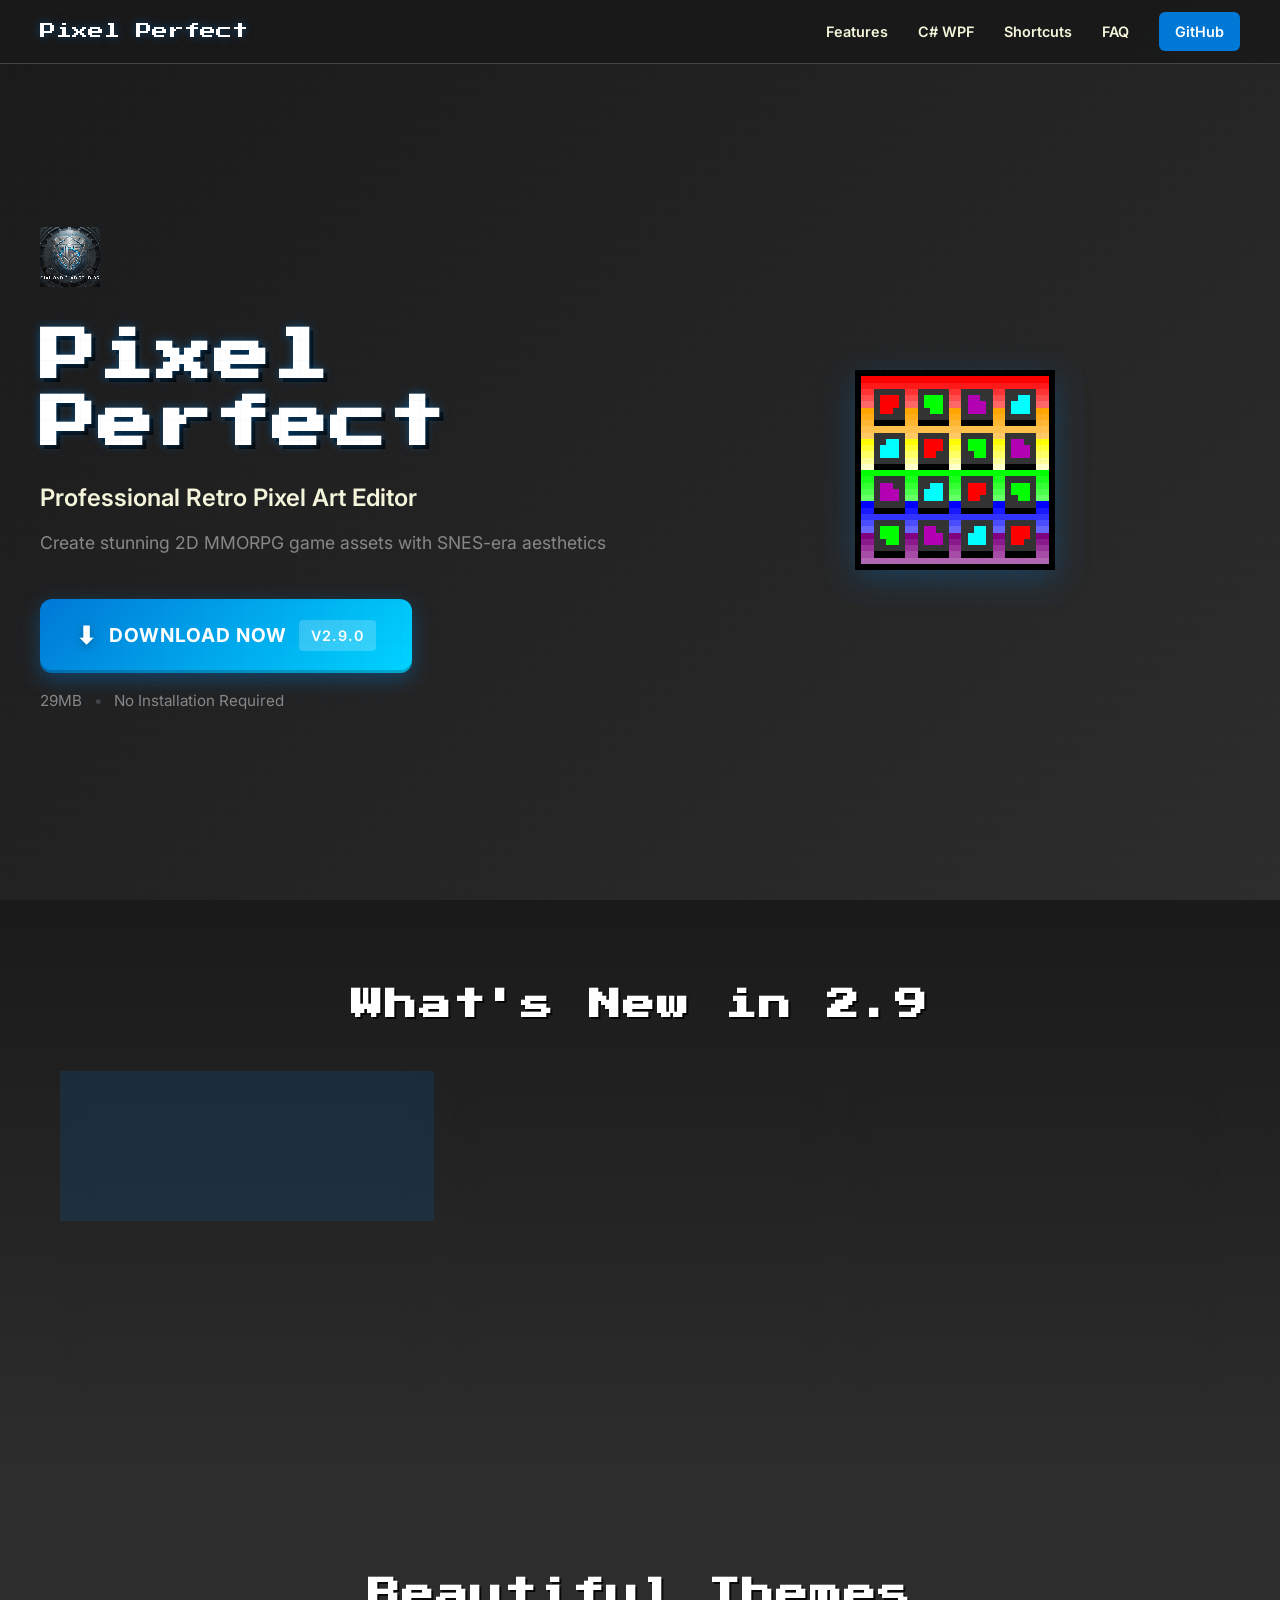
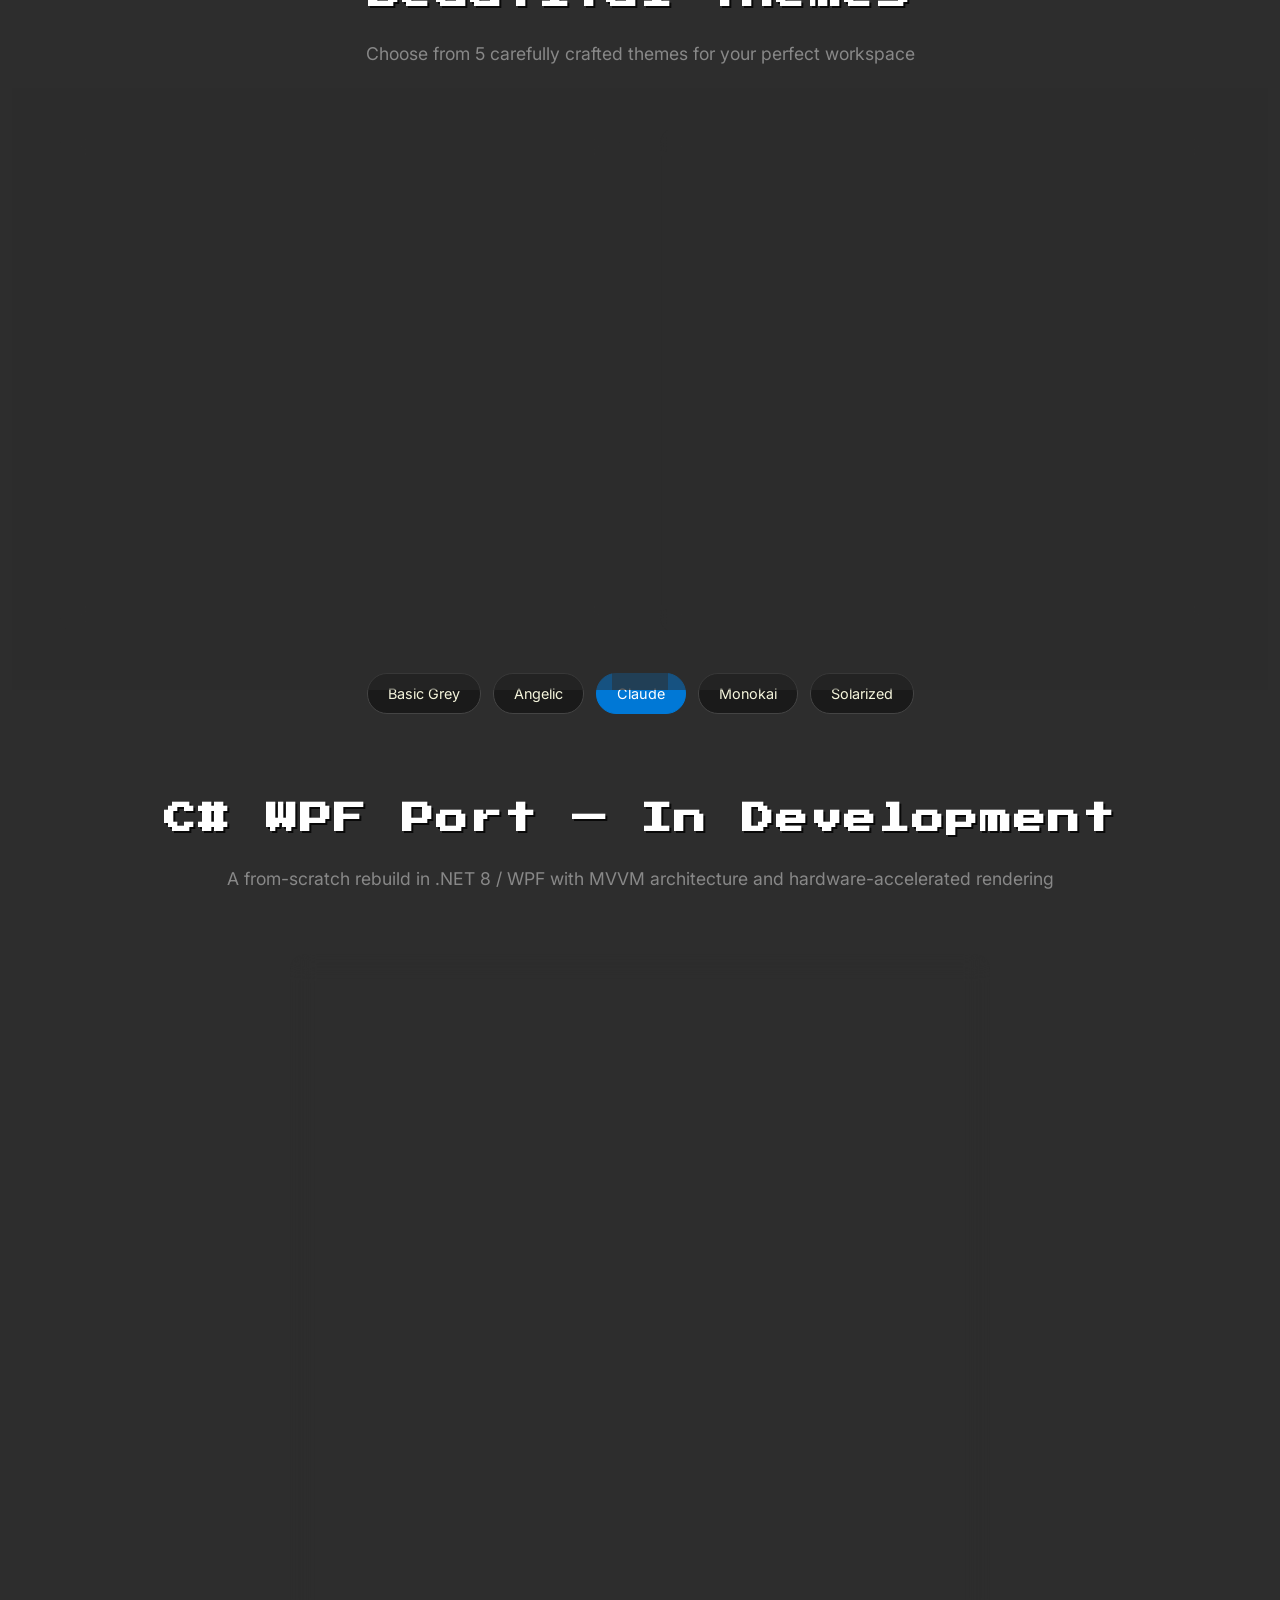
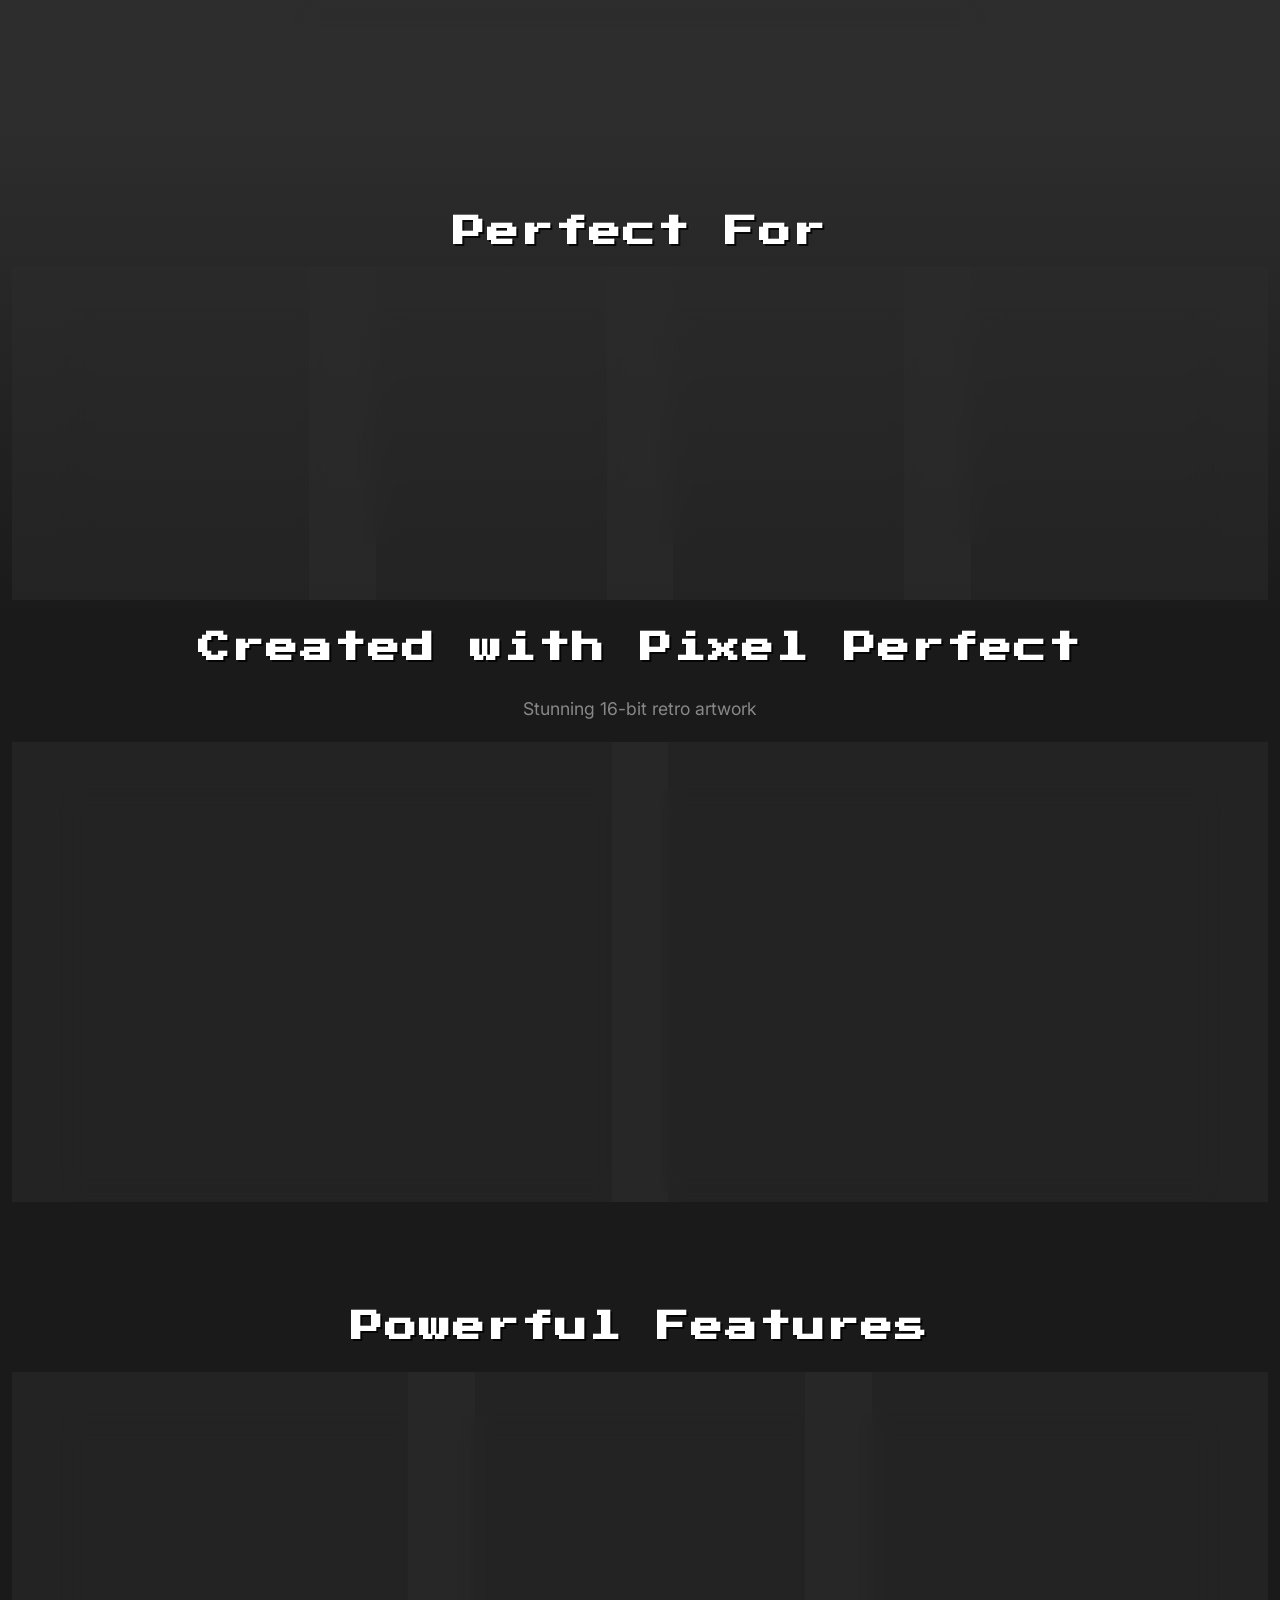
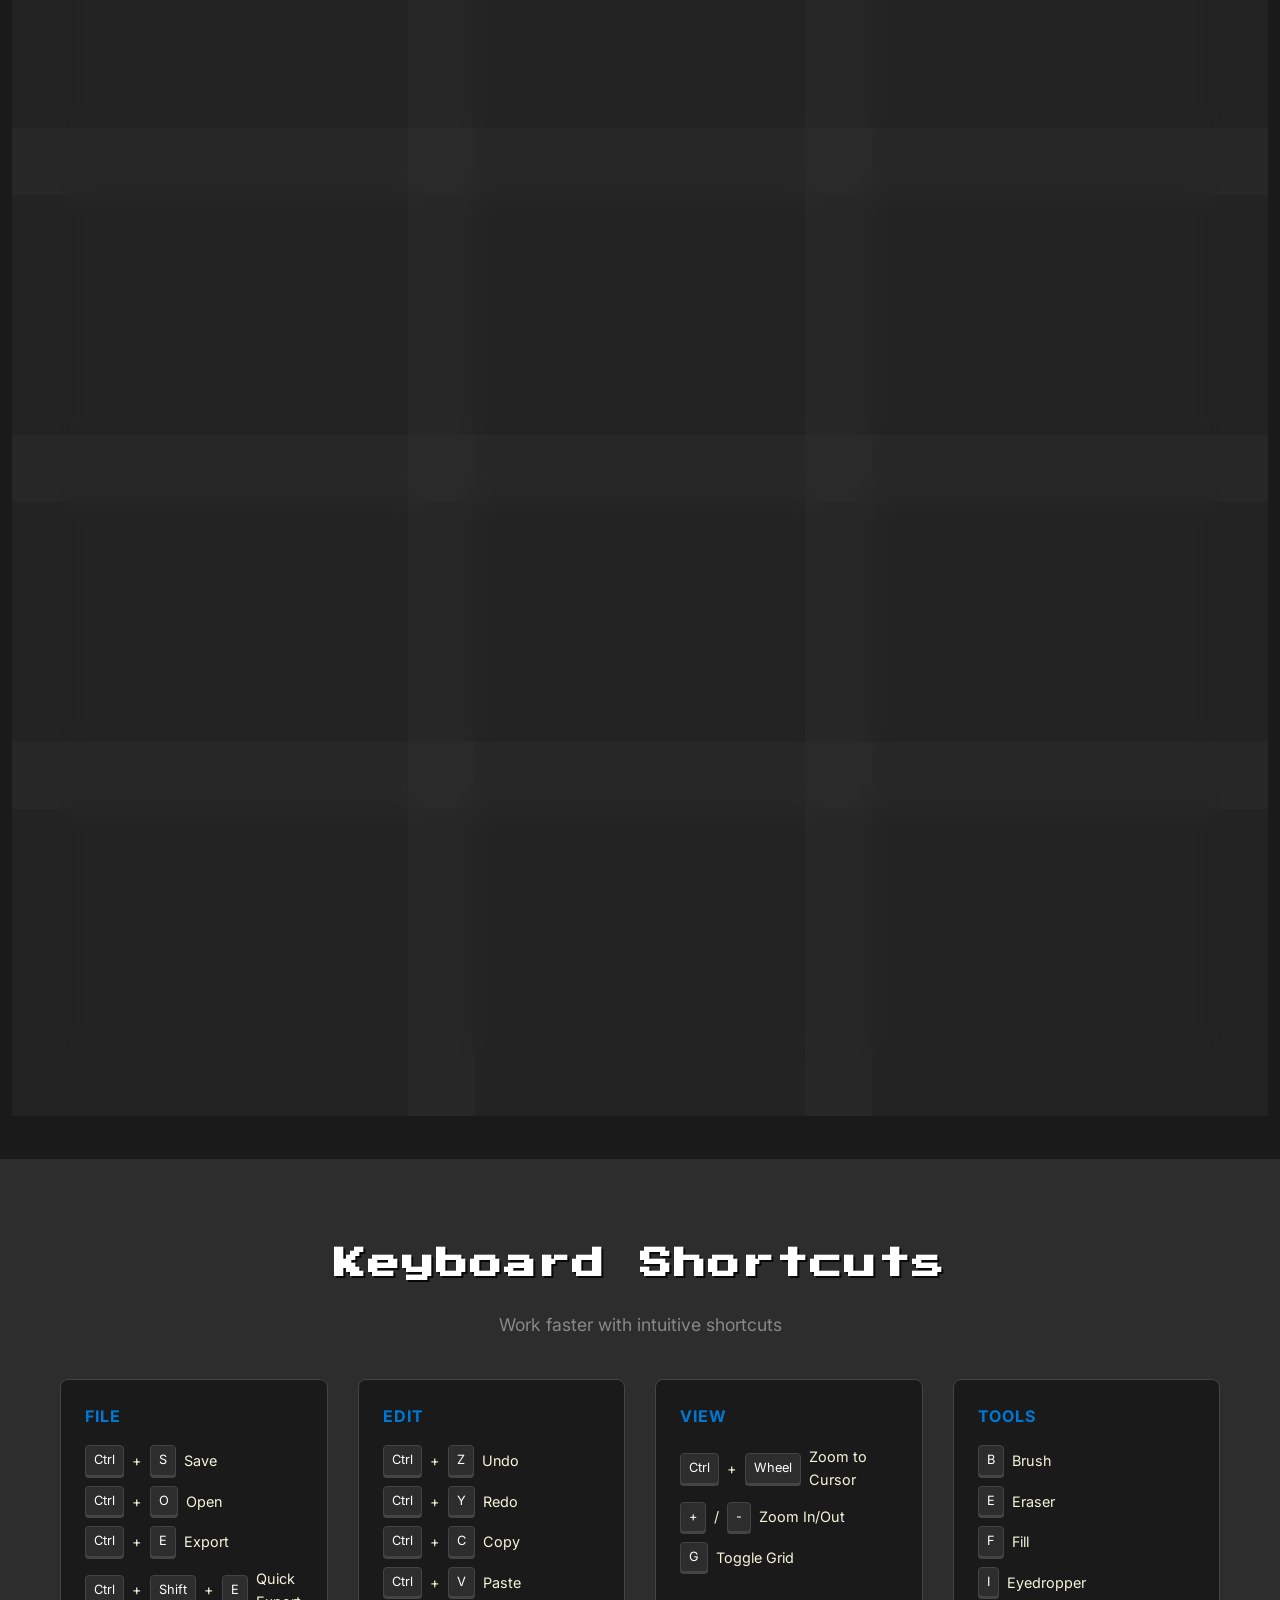
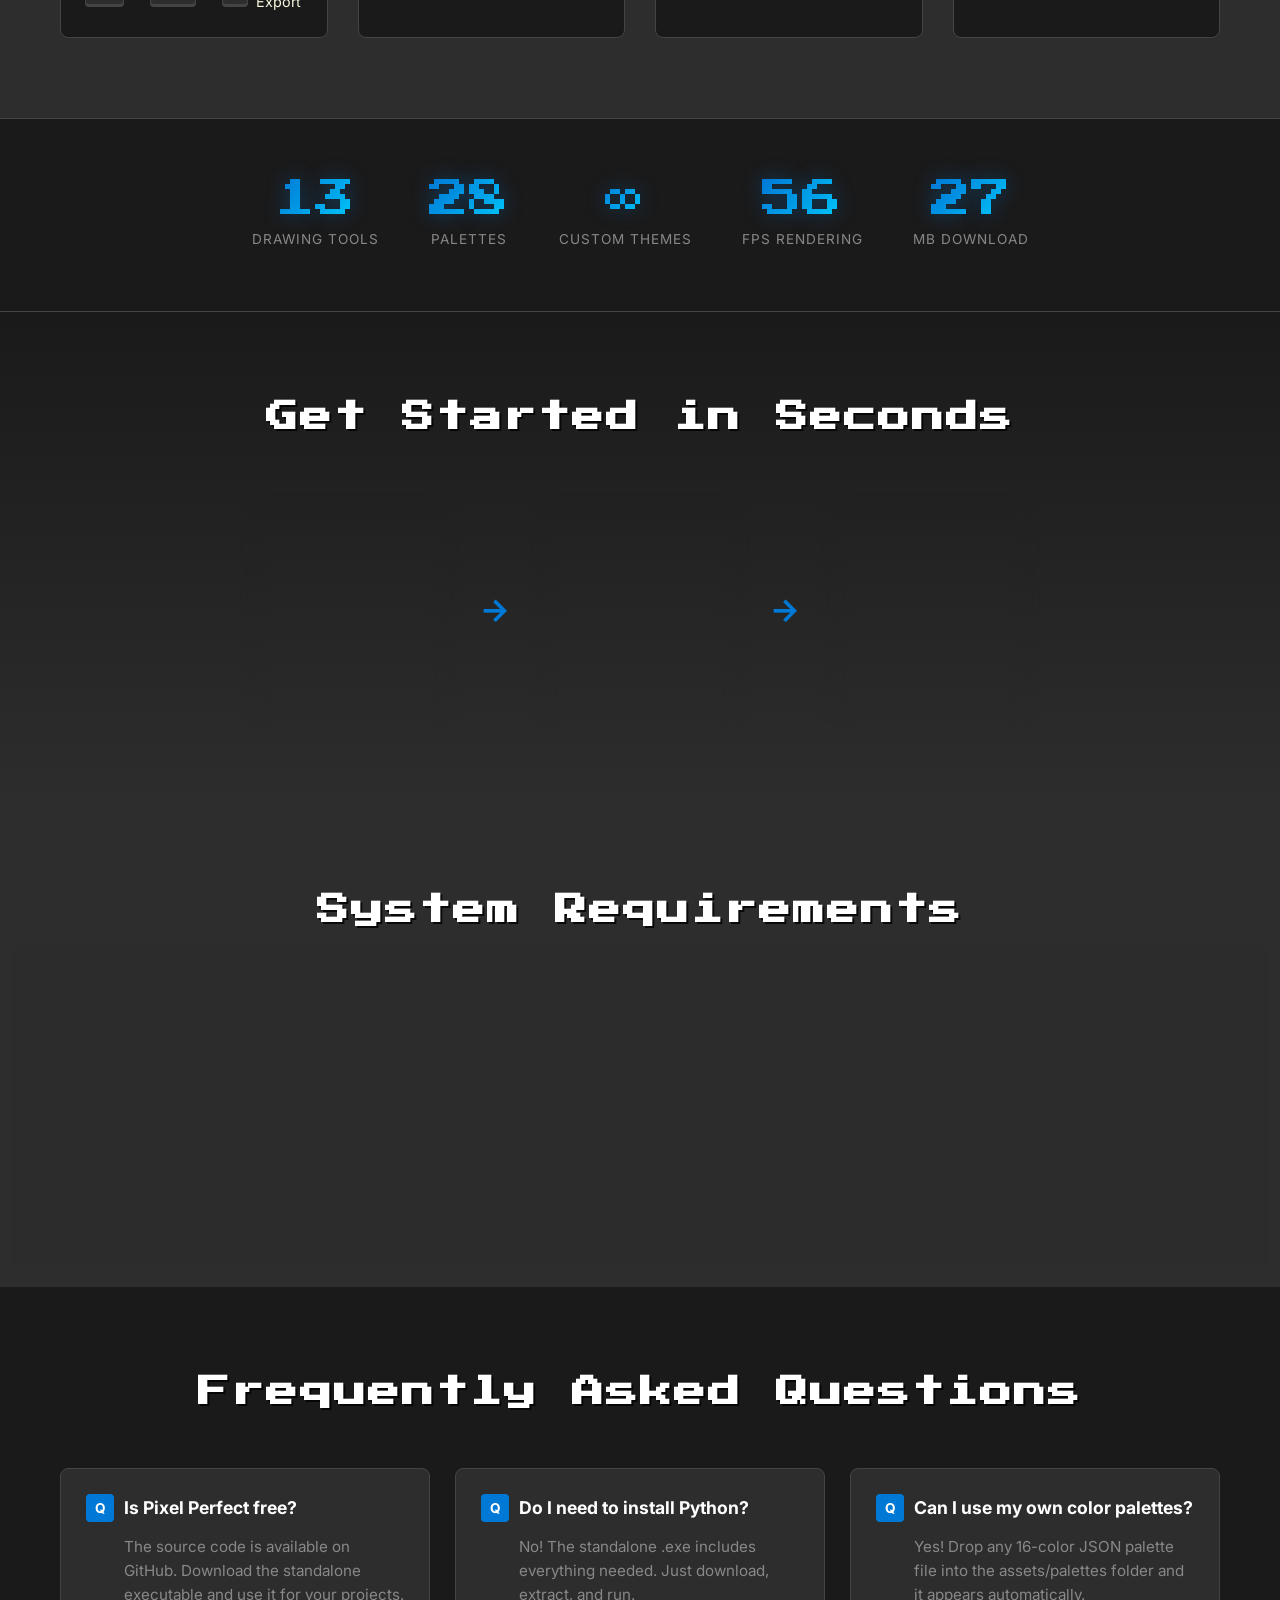
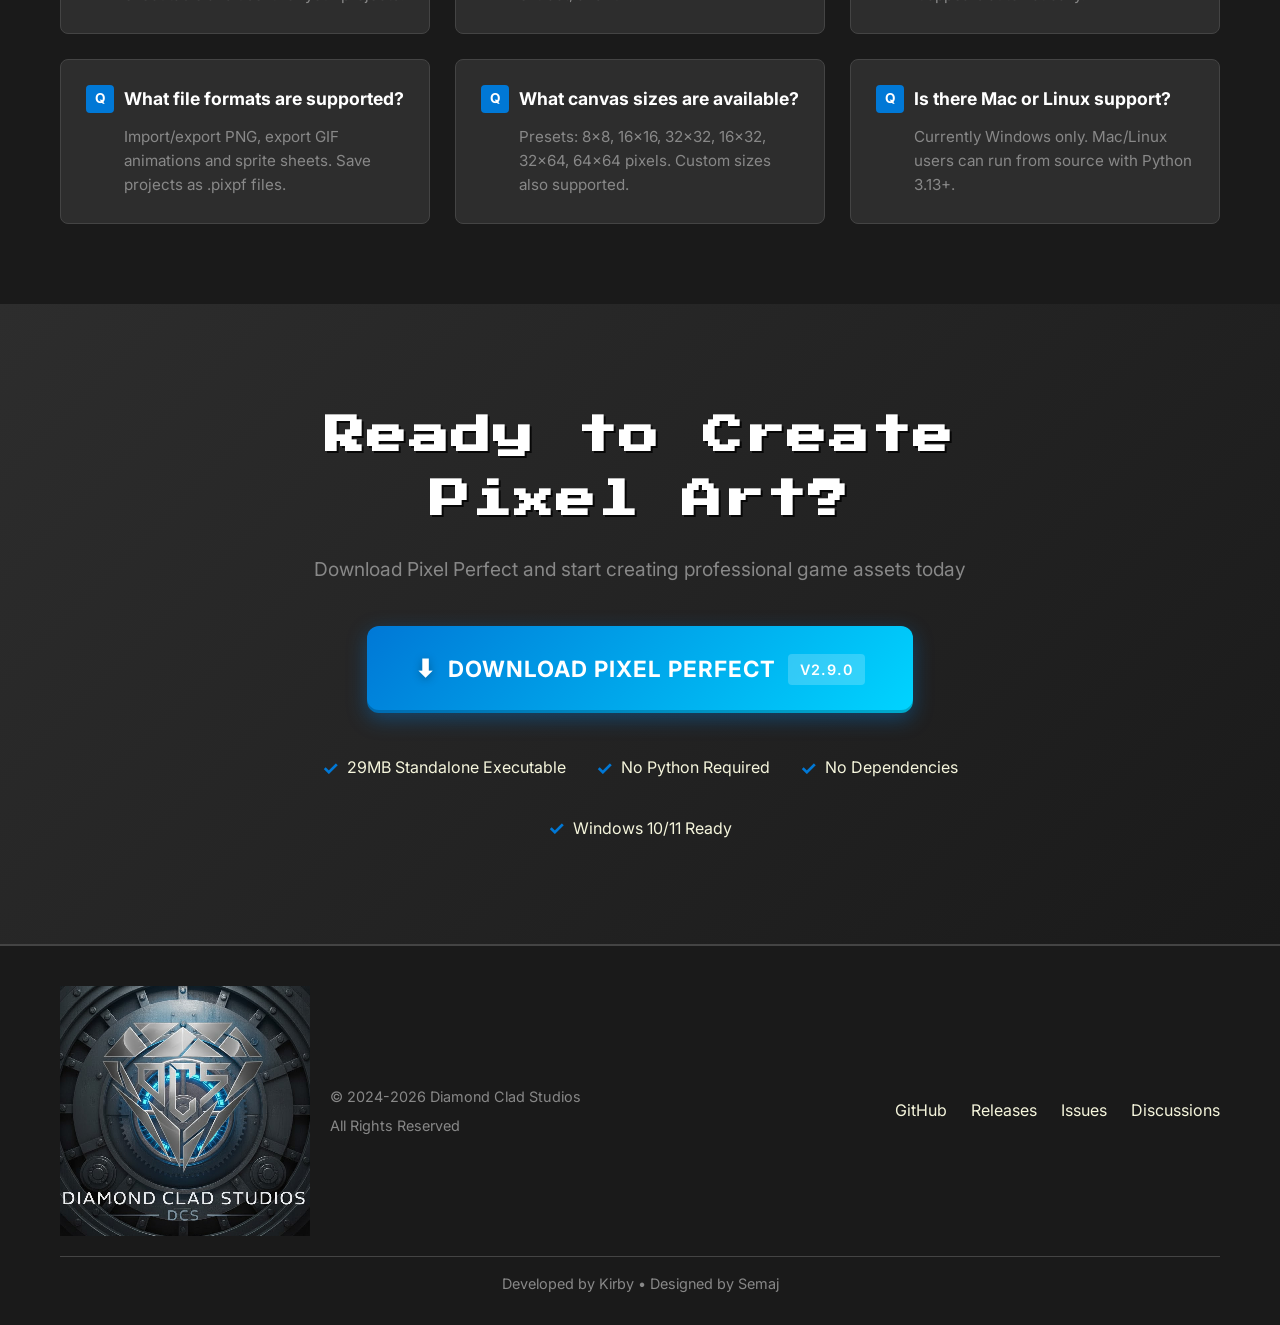
==== commit 3da2f61c: "derrt" ====
--- a/WEBPAGE/index.html
+++ b/WEBPAGE/index.html
@@ -153,8 +153,7 @@
                             class="screenshot-img">
                     </div>
                     <h3 class="screenshot-title">C# WPF v0.2 — Dark Theme</h3>
-                    <p class="screenshot-desc">10 tools, layers, 6 themes, selection, pan, palette selector. Windows
-                        native performance.</p>
+                    <p class="screenshot-desc">10 tools, layers, 6 themes, selection, pan, palette selector with sectioned palettes (Gems, Minerals, Hair, Skin, etc.). Windows native performance.</p>
                     <div class="c-wpf-badges">
                         <span class="c-wpf-badge">.NET 8</span>
                         <span class="c-wpf-badge">WPF</span>
@@ -236,8 +235,7 @@
                 <div class="feature-card">
                     <div class="feature-icon">🎨</div>
                     <h3 class="feature-title">30+ Game Palettes</h3>
-                    <p class="feature-desc">SNES, OSRS, Curse of Aros, Heartwood, Hair Tones, Skin Tones & more. Drop
-                        your own JSON palettes!</p>
+                    <p class="feature-desc">SNES, OSRS, Curse of Aros, Heartwood, Hair Colors, Skin Tones, Gems, Minerals, Ores, Crystals, Cave, Grass, Fruit & Veggies & more. Drop your own JSON palettes!</p>
                 </div>
                 <div class="feature-card">
                     <div class="feature-icon">📚</div>
--- a/WEBPAGE/styles.css
+++ b/WEBPAGE/styles.css
@@ -202,29 +202,29 @@
     align-items: center;
     gap: 12px;
     padding: 18px 36px;
-    background: var(--accent-blue);
+    background: linear-gradient(135deg, var(--accent-blue) 0%, #00d4ff 100%);
     color: var(--text-primary);
     text-decoration: none;
     font-size: 1.2rem;
     font-weight: 700;
     border: none;
-    border-radius: 8px;
+    border-radius: 12px;
     cursor: pointer;
-    transition: all 0.3s ease;
+    transition: all 0.3s cubic-bezier(0.175, 0.885, 0.32, 1.275);
     position: relative;
     box-shadow: 
-        0 4px 0 rgba(0, 0, 0, 0.3),
-        0 8px 16px rgba(0, 120, 214, 0.3);
+        0 6px 20px rgba(0, 120, 214, 0.4),
+        inset 0 -3px 0 rgba(0, 0, 0, 0.2);
     text-transform: uppercase;
     letter-spacing: 1px;
 }
 
 .download-btn:hover {
-    background: var(--accent-blue-hover);
-    transform: translateY(-2px);
+    background: linear-gradient(135deg, #00d4ff 0%, var(--accent-blue) 100%);
+    transform: translateY(-3px) scale(1.02);
     box-shadow: 
-        0 6px 0 rgba(0, 0, 0, 0.3),
-        0 12px 24px rgba(0, 120, 214, 0.4);
+        0 10px 30px rgba(0, 120, 214, 0.6),
+        inset 0 -3px 0 rgba(0, 0, 0, 0.2);
 }
 
 .download-btn:active {
@@ -311,21 +311,26 @@
     align-items: flex-start;
     gap: 16px;
     padding: 24px;
-    background: rgba(255, 255, 255, 0.03);
-    border: 1px solid var(--border-color);
-    border-radius: 8px;
-    transition: all 0.3s ease;
+    background: rgba(45, 45, 45, 0.5);
+    backdrop-filter: blur(12px);
+    -webkit-backdrop-filter: blur(12px);
+    border: 1px solid rgba(255, 255, 255, 0.08);
+    border-radius: 16px;
+    transition: all 0.4s cubic-bezier(0.175, 0.885, 0.32, 1.275);
+    box-shadow: 0 8px 32px rgba(0, 0, 0, 0.2);
 }
 
 .update-card:hover {
-    background: rgba(0, 120, 214, 0.08);
-    border-color: var(--accent-blue);
-    transform: translateX(5px);
+    background: rgba(0, 120, 214, 0.1);
+    border-color: rgba(0, 120, 214, 0.6);
+    transform: translateY(-5px) scale(1.02);
+    box-shadow: 0 12px 40px rgba(0, 120, 214, 0.2);
 }
 
 .update-card.highlight {
-    background: rgba(0, 120, 214, 0.1);
-    border-color: var(--accent-blue);
+    background: rgba(0, 120, 214, 0.15);
+    border-color: rgba(0, 120, 214, 0.6);
+    box-shadow: inset 0 0 20px rgba(0, 120, 214, 0.1);
 }
 
 .update-icon {
@@ -419,16 +424,20 @@
 .audience-card {
     text-align: center;
     padding: 30px 20px;
-    background: rgba(255, 255, 255, 0.03);
-    border: 1px solid var(--border-color);
-    border-radius: 12px;
-    transition: all 0.3s ease;
+    background: rgba(45, 45, 45, 0.5);
+    backdrop-filter: blur(12px);
+    -webkit-backdrop-filter: blur(12px);
+    border: 1px solid rgba(255, 255, 255, 0.08);
+    border-radius: 16px;
+    transition: all 0.4s cubic-bezier(0.175, 0.885, 0.32, 1.275);
+    box-shadow: 0 8px 32px rgba(0, 0, 0, 0.2);
 }
 
 .audience-card:hover {
-    transform: translateY(-5px);
-    border-color: var(--accent-blue);
-    background: rgba(0, 120, 214, 0.08);
+    transform: translateY(-8px) scale(1.03);
+    border-color: rgba(0, 120, 214, 0.6);
+    background: rgba(0, 120, 214, 0.1);
+    box-shadow: 0 15px 45px rgba(0, 120, 214, 0.2);
 }
 
 .audience-icon {
@@ -565,16 +574,21 @@
 .step-card {
     text-align: center;
     padding: 30px;
-    background: var(--bg-primary);
-    border: 2px solid var(--border-color);
-    border-radius: 12px;
+    background: rgba(45, 45, 45, 0.5);
+    backdrop-filter: blur(12px);
+    -webkit-backdrop-filter: blur(12px);
+    border: 1px solid rgba(255, 255, 255, 0.08);
+    border-radius: 16px;
     width: 220px;
-    transition: all 0.3s ease;
+    transition: all 0.4s cubic-bezier(0.175, 0.885, 0.32, 1.275);
+    box-shadow: 0 8px 32px rgba(0, 0, 0, 0.2);
 }
 
 .step-card:hover {
-    border-color: var(--accent-blue);
-    transform: translateY(-5px);
+    border-color: rgba(0, 120, 214, 0.6);
+    transform: translateY(-8px) scale(1.03);
+    box-shadow: 0 12px 40px rgba(0, 120, 214, 0.2);
+    background: rgba(0, 120, 214, 0.05);
 }
 
 .step-number {
@@ -628,15 +642,20 @@
 .requirement-card {
     text-align: center;
     padding: 30px 20px;
-    background: var(--bg-primary);
-    border: 1px solid var(--border-color);
-    border-radius: 12px;
-    transition: all 0.3s ease;
+    background: rgba(45, 45, 45, 0.5);
+    backdrop-filter: blur(12px);
+    -webkit-backdrop-filter: blur(12px);
+    border: 1px solid rgba(255, 255, 255, 0.08);
+    border-radius: 16px;
+    transition: all 0.4s cubic-bezier(0.175, 0.885, 0.32, 1.275);
+    box-shadow: 0 8px 32px rgba(0, 0, 0, 0.2);
 }
 
 .requirement-card:hover {
-    border-color: var(--accent-blue);
-    transform: translateY(-3px);
+    border-color: rgba(0, 120, 214, 0.6);
+    transform: translateY(-5px) scale(1.02);
+    box-shadow: 0 12px 40px rgba(0, 120, 214, 0.2);
+    background: rgba(0, 120, 214, 0.05);
 }
 
 .requirement-icon {
@@ -722,18 +741,20 @@
 }
 
 .screenshot-card {
-    background: var(--bg-primary);
-    border: 2px solid var(--border-color);
-    border-radius: 8px;
+    background: rgba(45, 45, 45, 0.5);
+    backdrop-filter: blur(12px);
+    -webkit-backdrop-filter: blur(12px);
+    border: 1px solid rgba(255, 255, 255, 0.08);
+    border-radius: 16px;
     padding: 20px;
-    transition: all 0.3s ease;
-    box-shadow: 0 4px 12px rgba(0, 0, 0, 0.3);
+    transition: all 0.4s cubic-bezier(0.175, 0.885, 0.32, 1.275);
+    box-shadow: 0 8px 32px rgba(0, 0, 0, 0.3);
 }
 
 .screenshot-card:hover {
-    transform: translateY(-5px);
-    box-shadow: 0 8px 24px rgba(0, 120, 214, 0.2);
-    border-color: var(--accent-blue);
+    transform: translateY(-8px) scale(1.02);
+    box-shadow: 0 15px 45px rgba(0, 120, 214, 0.25);
+    border-color: rgba(0, 120, 214, 0.6);
 }
 
 .screenshot-wrapper {
@@ -819,19 +840,22 @@
 }
 
 .feature-card {
-    background: var(--bg-secondary);
-    border: 2px solid var(--border-color);
-    border-radius: 8px;
+    background: rgba(45, 45, 45, 0.5);
+    backdrop-filter: blur(12px);
+    -webkit-backdrop-filter: blur(12px);
+    border: 1px solid rgba(255, 255, 255, 0.08);
+    border-radius: 16px;
     padding: 30px;
     text-align: center;
-    transition: all 0.3s ease;
-    box-shadow: 0 4px 12px rgba(0, 0, 0, 0.2);
+    transition: all 0.4s cubic-bezier(0.175, 0.885, 0.32, 1.275);
+    box-shadow: 0 8px 32px rgba(0, 0, 0, 0.2);
 }
 
 .feature-card:hover {
-    transform: translateY(-5px);
-    border-color: var(--accent-blue);
-    box-shadow: 0 8px 24px rgba(0, 120, 214, 0.2);
+    transform: translateY(-8px) scale(1.03);
+    border-color: rgba(0, 120, 214, 0.6);
+    box-shadow: 0 15px 45px rgba(0, 120, 214, 0.2);
+    background: rgba(0, 120, 214, 0.05);
 }
 
 .feature-icon {
